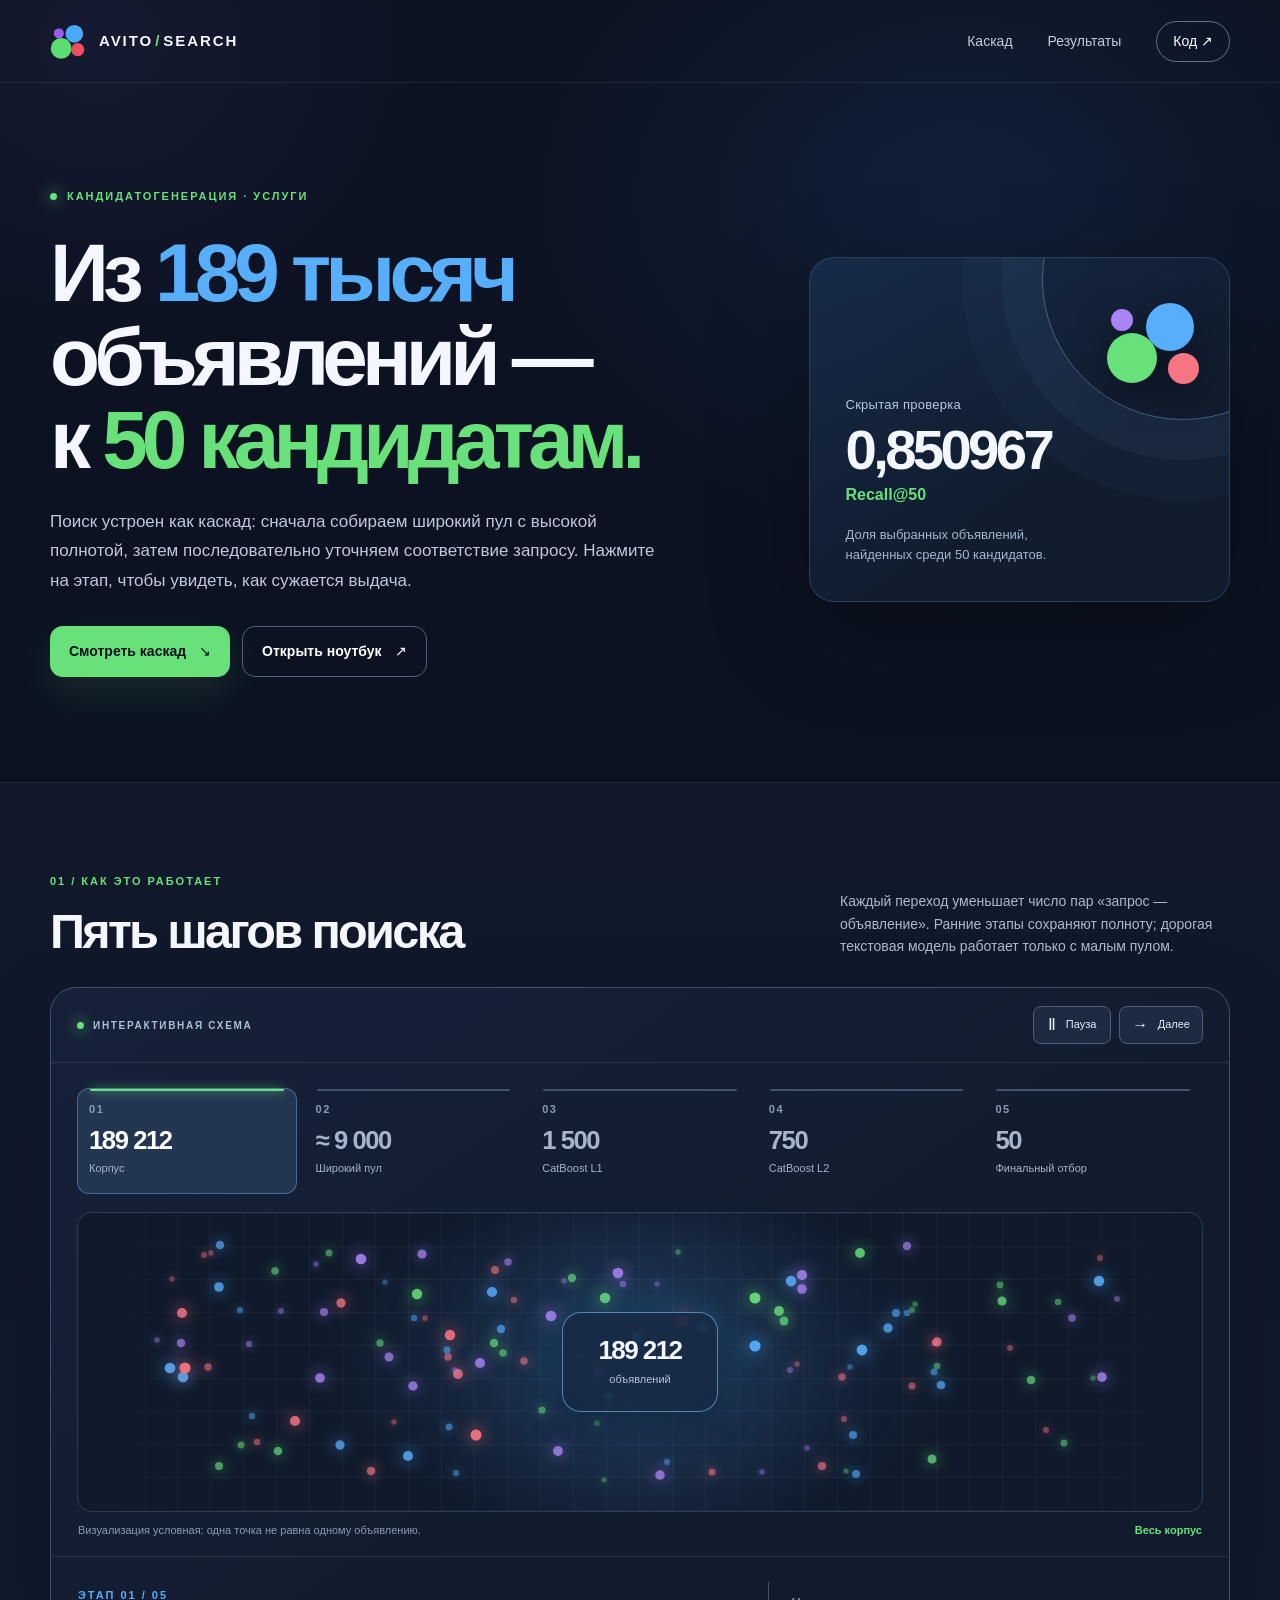
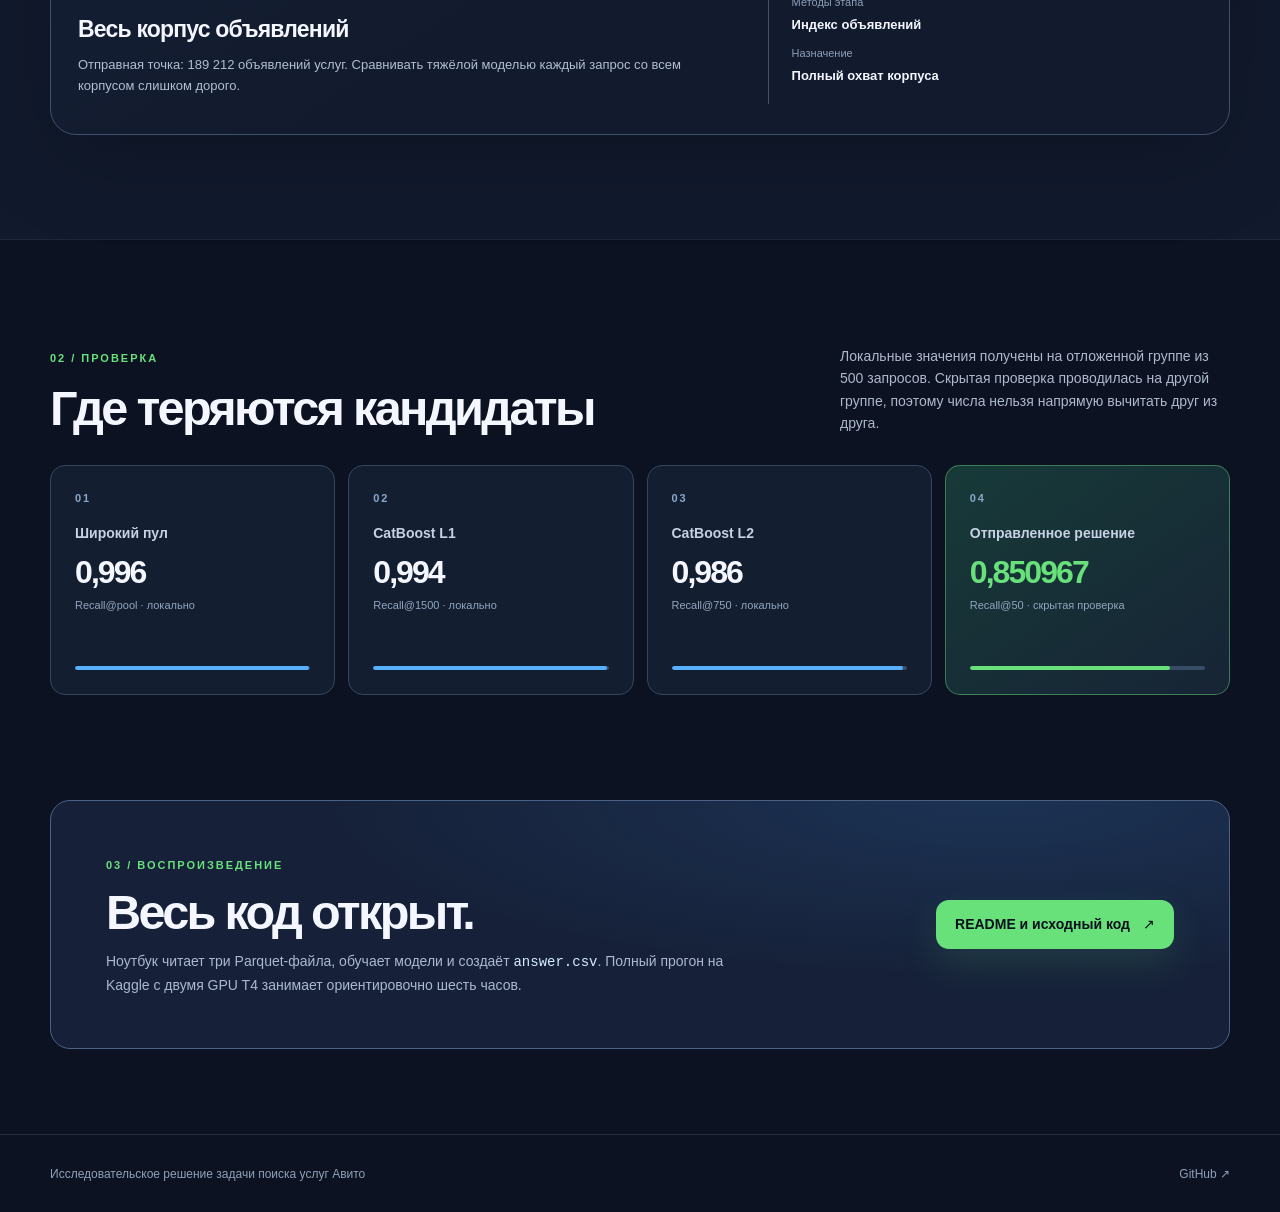
==== docs/index.html @ afe5939e "Add interactive pipeline landing page" ====
<!doctype html>
<html lang="ru">
<head>
  <meta charset="utf-8">
  <meta name="viewport" content="width=device-width, initial-scale=1">
  <meta name="theme-color" content="#0c1221">
  <meta name="description" content="Интерактивная схема каскада поиска кандидатов для услуг Авито: от 189 тысяч объявлений до 50 результатов.">
  <title>Поиск кандидатов для услуг Авито — интерактивный каскад</title>
  <link rel="icon" href="avito-mark.svg" type="image/svg+xml">
  <link rel="stylesheet" href="style.css">
  <script defer src="app.js"></script>
</head>
<body>
  <a class="skip-link" href="#pipeline">К каскаду</a>
  <header class="site-header">
    <div class="shell header-inner">
      <a class="brand" href="#top" aria-label="На начало страницы">
        <img src="avito-mark.svg" width="37" height="37" alt="">
        <span>AVITO<span class="brand-dot">/</span>SEARCH</span>
      </a>
      <nav aria-label="Навигация">
        <a href="#pipeline">Каскад</a>
        <a href="#results">Результаты</a>
        <a class="nav-repo" href="https://github.com/ZaplatinArtur/Avito_DS_Testovoe">Код <span aria-hidden="true">↗</span></a>
      </nav>
    </div>
  </header>

  <main id="top">
    <section class="hero shell" aria-labelledby="hero-title">
      <div class="hero-copy">
        <span class="eyebrow"><span class="eyebrow-mark"></span> Кандидатогенерация · услуги</span>
        <h1 id="hero-title">Из <em>189 тысяч</em><br>объявлений —<br>к <em>50 кандидатам.</em></h1>
        <p class="hero-lead">Поиск устроен как каскад: сначала собираем широкий пул с высокой полнотой, затем последовательно уточняем соответствие запросу. Нажмите на этап, чтобы увидеть, как сужается выдача.</p>
        <div class="hero-actions">
          <a class="button button-primary" href="#pipeline">Смотреть каскад <span aria-hidden="true">↘</span></a>
          <a class="button button-secondary" href="https://github.com/ZaplatinArtur/Avito_DS_Testovoe/blob/main/avito_reproduce_0850967_kaggle.ipynb">Открыть ноутбук <span aria-hidden="true">↗</span></a>
        </div>
      </div>
      <aside class="hero-metric" aria-label="Результат на скрытой проверке">
        <div class="metric-orbit" aria-hidden="true"><i></i><i></i><i></i><i></i></div>
        <span class="metric-label">Скрытая проверка</span>
        <strong>0,850967</strong>
        <span class="metric-name">Recall@50</span>
        <p>Доля выбранных объявлений, найденных среди 50 кандидатов.</p>
      </aside>
    </section>

    <section id="pipeline" class="pipeline-section" aria-labelledby="pipeline-title">
      <div class="shell">
        <div class="section-heading">
          <div><span class="section-kicker">01 / Как это работает</span><h2 id="pipeline-title">Пять шагов поиска</h2></div>
          <p>Каждый переход уменьшает число пар «запрос — объявление». Ранние этапы сохраняют полноту; дорогая текстовая модель работает только с малым пулом.</p>
        </div>

        <div class="pipeline-card">
          <div class="pipeline-topline">
            <span class="live-indicator"><span></span> ИНТЕРАКТИВНАЯ СХЕМА</span>
            <div class="pipeline-controls">
              <button type="button" id="playButton" class="control-button" aria-label="Приостановить анимацию" aria-pressed="true">Ⅱ <span>Пауза</span></button>
              <button type="button" id="nextButton" class="control-button" aria-label="Следующий этап">→ <span>Далее</span></button>
            </div>
          </div>

          <div class="steps" role="group" aria-label="Этапы каскада">
            <button class="step is-active" data-stage="0" type="button" aria-pressed="true"><span class="step-index">01</span><span class="step-count">189 212</span><span class="step-name">Корпус</span></button>
            <button class="step" data-stage="1" type="button" aria-pressed="false"><span class="step-index">02</span><span class="step-count">≈ 9 000</span><span class="step-name">Широкий пул</span></button>
            <button class="step" data-stage="2" type="button" aria-pressed="false"><span class="step-index">03</span><span class="step-count">1 500</span><span class="step-name">CatBoost L1</span></button>
            <button class="step" data-stage="3" type="button" aria-pressed="false"><span class="step-index">04</span><span class="step-count">750</span><span class="step-name">CatBoost L2</span></button>
            <button class="step" data-stage="4" type="button" aria-pressed="false"><span class="step-index">05</span><span class="step-count">50</span><span class="step-name">Финальный отбор</span></button>
          </div>

          <div class="flow-area" id="flowArea" aria-hidden="true"><div class="flow-grid"></div><div class="flow-glow"></div><div id="particles" class="particles"></div><div class="flow-core"><span id="coreCount">189 212</span><small id="coreLabel">объявлений</small></div></div>
          <div class="flow-caption"><span>Визуализация условная: одна точка не равна одному объявлению.</span><span id="stageFraction">Весь корпус</span></div>

          <div class="stage-detail" aria-live="polite">
            <div class="detail-main"><span id="detailNumber" class="detail-number">ЭТАП 01 / 05</span><h3 id="detailTitle">Весь корпус объявлений</h3><p id="detailText">Отправная точка: 189 212 объявлений услуг. Сравнивать тяжёлой моделью каждый запрос со всем корпусом слишком дорого.</p></div>
            <div class="detail-meta"><span>Методы этапа</span><strong id="detailMethods">Индекс объявлений</strong><span id="detailRecallLabel">Назначение</span><strong id="detailRecall">Полный охват корпуса</strong></div>
          </div>
        </div>
      </div>
    </section>

    <section id="results" class="results-section shell" aria-labelledby="results-title">
      <div class="section-heading"><div><span class="section-kicker">02 / Проверка</span><h2 id="results-title">Где теряются кандидаты</h2></div><p>Локальные значения получены на отложенной группе из 500 запросов. Скрытая проверка проводилась на другой группе, поэтому числа нельзя напрямую вычитать друг из друга.</p></div>
      <div class="result-grid">
        <article class="result-card"><span class="result-num">01</span><h3>Широкий пул</h3><strong>0,996</strong><span>Recall@pool · локально</span><div class="result-line" style="--fill:99.6%"></div></article>
        <article class="result-card"><span class="result-num">02</span><h3>CatBoost L1</h3><strong>0,994</strong><span>Recall@1500 · локально</span><div class="result-line" style="--fill:99.4%"></div></article>
        <article class="result-card"><span class="result-num">03</span><h3>CatBoost L2</h3><strong>0,986</strong><span>Recall@750 · локально</span><div class="result-line" style="--fill:98.6%"></div></article>
        <article class="result-card result-card-accent"><span class="result-num">04</span><h3>Отправленное решение</h3><strong>0,850967</strong><span>Recall@50 · скрытая проверка</span><div class="result-line" style="--fill:85.0967%"></div></article>
      </div>
    </section>

    <section class="closing-section shell"><div><span class="section-kicker">03 / Воспроизведение</span><h2>Весь код открыт.</h2><p>Ноутбук читает три Parquet-файла, обучает модели и создаёт <code>answer.csv</code>. Полный прогон на Kaggle с двумя GPU T4 занимает ориентировочно шесть часов.</p></div><a class="button button-primary" href="https://github.com/ZaplatinArtur/Avito_DS_Testovoe">README и исходный код <span aria-hidden="true">↗</span></a></section>
  </main>
  <footer class="site-footer"><div class="shell"><span>Исследовательское решение задачи поиска услуг Авито</span><a href="https://github.com/ZaplatinArtur/Avito_DS_Testovoe">GitHub ↗</a></div></footer>
</body>
</html>
---- docs/style.css ----
:root{color-scheme:dark;--bg:#0c1221;--panel:#131c30;--panel-soft:#17223a;--ink:#f4f7ff;--muted:#a7b4ca;--line:#2d3b54;--blue:#57aefb;--green:#68e17b;--purple:#aa84f4;--red:#fa7584;font-family:Inter,ui-sans-serif,-apple-system,BlinkMacSystemFont,"Segoe UI",sans-serif;font-synthesis:none}
*{box-sizing:border-box}
html{scroll-behavior:smooth}
body{margin:0;background:var(--bg);color:var(--ink);line-height:1.5;overflow-x:hidden}
body:before{content:"";position:absolute;inset:0 0 auto;height:760px;pointer-events:none;background:radial-gradient(ellipse 620px 460px at 75% 26%,#23518b36,transparent 76%),radial-gradient(ellipse 500px 450px at 8% 6%,#5653a21f,transparent 72%)}
button,a{ -webkit-tap-highlight-color:transparent }
a{color:inherit;text-decoration:none}
button{font:inherit}
a:focus-visible,button:focus-visible{outline:3px solid var(--green);outline-offset:4px}
.skip-link{position:absolute;top:-60px;left:12px;padding:10px 16px;background:white;color:#0c1221;z-index:99}
.skip-link:focus{top:12px}
.shell{width:min(1180px,calc(100% - 48px));margin-inline:auto}
.site-header{position:relative;border-bottom:1px solid #ffffff14;z-index:2}
.header-inner{min-height:82px;display:flex;align-items:center;justify-content:space-between;gap:24px}
.brand{display:inline-flex;align-items:center;gap:12px;font-size:15px;font-weight:850;letter-spacing:.13em}
.brand img{display:block}
.brand-dot{color:var(--green);padding-inline:2px}
nav{display:flex;align-items:center;gap:35px;color:#c3ccdc;font-size:14px}
nav a:hover,.site-footer a:hover{color:white}
.nav-repo{border:1px solid #61728b;padding:9px 16px;border-radius:100px;color:white}
.nav-repo:hover{border-color:var(--green)}
.hero{position:relative;display:grid;grid-template-columns:minmax(0,1.25fr) minmax(280px,.75fr);align-items:center;gap:56px;min-height:615px;padding-block:100px 105px}
.hero-copy{position:relative;z-index:1}
.eyebrow,.section-kicker,.detail-number{font-size:11px;font-weight:800;letter-spacing:.18em;text-transform:uppercase;color:var(--green)}
.eyebrow{display:inline-flex;align-items:center;gap:10px}
.eyebrow-mark{width:7px;height:7px;background:var(--green);border-radius:50%;box-shadow:0 0 16px var(--green)}
h1,h2,h3,p{margin-top:0}
h1{margin:24px 0 25px;font-size:clamp(3.45rem,6.4vw,6.65rem);font-weight:850;line-height:1.02;letter-spacing:-.071em}
h1 em{font-style:normal;color:var(--green)}
h1 em:first-child{color:var(--blue)}
.hero-lead{max-width:620px;color:#bec9dc;font-size:17px;line-height:1.75}
.hero-actions{display:flex;flex-wrap:wrap;gap:12px;margin-top:30px}
.button{display:inline-flex;align-items:center;justify-content:center;gap:13px;border-radius:13px;padding:14px 19px;font-size:14px;font-weight:750;transition:transform .2s,border-color .2s,background .2s}
.button:hover{transform:translateY(-3px)}
.button-primary{background:var(--green);color:#08111d;box-shadow:0 15px 38px #68e17b21}
.button-primary:hover{background:#87ec94}
.button-secondary{border:1px solid #52617b;color:white}
.button-secondary:hover{border-color:var(--blue)}
.hero-metric{position:relative;isolation:isolate;min-height:345px;display:flex;flex-direction:column;justify-content:flex-end;padding:36px;border:1px solid #536b9a65;background:linear-gradient(145deg,#193050c5,#111c2e 65%);border-radius:25px;box-shadow:0 30px 100px #0004;overflow:hidden}
.hero-metric:after{content:"";position:absolute;width:280px;height:280px;right:-95px;top:-120px;border:1px solid #85b9f36b;border-radius:50%;box-shadow:0 0 0 40px #75a6dc0d,0 0 0 80px #75a6dc09;z-index:-1}
.metric-orbit{position:absolute;right:30px;top:44px;width:92px;height:82px;filter:drop-shadow(0 12px 18px #0005)}
.metric-orbit i{position:absolute;border-radius:50%;display:block}
.metric-orbit i:nth-child(1){width:22px;height:22px;background:var(--purple);left:4px;top:7px}
.metric-orbit i:nth-child(2){width:48px;height:48px;background:var(--blue);right:5px;top:1px}
.metric-orbit i:nth-child(3){width:50px;height:50px;background:var(--green);left:0;bottom:1px}
.metric-orbit i:nth-child(4){width:31px;height:31px;background:var(--red);right:0;bottom:0}
.metric-label{color:#b7c8dc;font-size:13px;letter-spacing:.02em}
.hero-metric strong{font-size:clamp(2.7rem,4.4vw,4.25rem);letter-spacing:-.065em;line-height:1.15;margin-top:4px}
.metric-name{color:var(--green);font-size:16px;font-weight:800}
.hero-metric p{color:#a5b6cc;max-width:250px;font-size:13px;line-height:1.55;margin:18px 0 0}
.pipeline-section{padding:85px 0 104px;background:linear-gradient(#10182a,#111a2d);border-block:1px solid #ffffff10}
.section-heading{display:flex;align-items:end;justify-content:space-between;gap:45px;margin-bottom:30px}
h2{font-size:clamp(2.25rem,3.8vw,3.75rem);line-height:1.08;letter-spacing:-.055em;margin:13px 0 0}
.section-heading p{max-width:390px;margin:0;color:#adb9cc;line-height:1.6;font-size:14px}
.pipeline-card{border:1px solid #40516d;border-radius:26px;background:linear-gradient(145deg,#162139,#121b2d 63%);overflow:hidden;box-shadow:0 28px 85px #0003}
.pipeline-topline{display:flex;align-items:center;justify-content:space-between;gap:20px;padding:18px 26px;border-bottom:1px solid #ffffff17}
.live-indicator{display:flex;align-items:center;gap:9px;color:#abc2d1;letter-spacing:.17em;font-size:10px;font-weight:850}
.live-indicator span{width:7px;height:7px;border-radius:50%;background:var(--green);box-shadow:0 0 14px var(--green)}
.pipeline-controls{display:flex;gap:8px}
.control-button{border:1px solid #4c5e78;background:#1d2a42;color:#e5eef9;border-radius:8px;padding:6px 12px;cursor:pointer;min-width:78px;font-size:16px;transition:background .2s}
.control-button span{font-size:11px;vertical-align:2px;margin-left:5px}
.control-button:hover{background:#2b4061}
.steps{display:grid;grid-template-columns:repeat(5,minmax(0,1fr));gap:7px;padding:25px 26px 18px}
.step{position:relative;text-align:left;padding:12px 11px 16px;border:1px solid transparent;border-radius:12px;background:transparent;color:var(--muted);cursor:pointer;transition:background .25s,border-color .25s,color .25s}
.step:before{content:"";position:absolute;left:12px;right:12px;top:0;height:2px;background:#42536d;border-radius:2px}
.step.is-active{background:#223651;border-color:#6da8df79;color:white}
.step.is-active:before{background:var(--green);box-shadow:0 0 10px var(--green)}
.step.is-complete:before{background:var(--blue)}
.step:hover{background:#263c57}
.step-index,.step-count,.step-name{display:block}
.step-index{font-size:11px;font-weight:800;letter-spacing:.14em;color:#879cb4}
.step-count{font-size:clamp(1.2rem,2vw,2.1rem);font-weight:850;letter-spacing:-.055em;white-space:nowrap;margin-top:8px;line-height:1.1}
.step-name{font-size:11px;margin-top:6px;color:#a4b5cb}
.flow-area{height:300px;position:relative;overflow:hidden;margin:0 26px;border:1px solid #4a638270;border-radius:15px;background:radial-gradient(ellipse 360px 195px at 50% 50%,#2b568159,transparent 90%),#101a2c}
.flow-grid{position:absolute;inset:0;background-image:linear-gradient(#a8c9ed0e 1px,transparent 1px),linear-gradient(90deg,#a8c9ed0e 1px,transparent 1px);background-size:33px 33px;mask-image:linear-gradient(90deg,transparent,#000 16%,#000 84%,transparent)}
.flow-glow{position:absolute;width:280px;height:280px;border-radius:50%;left:50%;top:50%;transform:translate(-50%,-50%);background:#5caeff1c;filter:blur(65px);transition:width .9s,height .9s,background .9s}
.flow-area[data-stage="4"] .flow-glow{width:170px;height:170px;background:#67e07c4f}
.particles{position:absolute;inset:0}
.particle{position:absolute;width:7px;height:7px;border-radius:50%;background:var(--blue);box-shadow:0 0 11px currentColor;transition:left .9s cubic-bezier(.2,.8,.2,1),top .9s cubic-bezier(.2,.8,.2,1),opacity .6s,transform .9s;transition-delay:var(--delay);color:var(--blue)}
.particle[data-color="1"]{background:var(--green);color:var(--green)}
.particle[data-color="2"]{background:var(--purple);color:var(--purple)}
.particle[data-color="3"]{background:var(--red);color:var(--red)}
.flow-core{position:absolute;left:50%;top:50%;transform:translate(-50%,-50%);min-width:156px;min-height:100px;display:flex;align-items:center;justify-content:center;flex-direction:column;border-radius:19px;border:1px solid #76b7e3aa;background:#172b45ed;box-shadow:0 0 45px #298cde3c,0 10px 30px #0007;z-index:2;text-align:center;padding:14px 22px}
.flow-core span{font-size:26px;font-weight:850;letter-spacing:-.06em;white-space:nowrap;line-height:1.1}
.flow-core small{color:#b4c3d6;font-size:11px;margin-top:6px}
.flow-caption{display:flex;justify-content:space-between;gap:15px;padding:10px 27px 18px;font-size:11px;color:#899bb1}
.flow-caption span:last-child{color:var(--green);font-weight:700;white-space:nowrap}
.stage-detail{display:grid;grid-template-columns:1.5fr 1fr;gap:38px;padding:25px 27px 30px;border-top:1px solid #ffffff17;min-height:178px}
.detail-number{color:var(--blue)}
.detail-main h3{font-size:23px;letter-spacing:-.035em;margin:6px 0 7px}
.detail-main p{color:#b1bfd2;font-size:13px;line-height:1.62;margin:0;max-width:610px}
.detail-meta{display:grid;grid-template-columns:1fr;align-content:center;gap:4px;border-left:1px solid #40536d;padding-left:23px}
.detail-meta span{color:#8c9fb8;font-size:11px}
.detail-meta strong{font-size:13px;font-weight:750;margin-bottom:7px}
.results-section{padding-block:105px}
.result-grid{display:grid;grid-template-columns:repeat(4,minmax(0,1fr));gap:13px}
.result-card{border:1px solid #354661;background:#141e31;padding:24px;min-height:230px;border-radius:15px;display:flex;align-items:flex-start;flex-direction:column;transition:transform .2s,border-color .2s}
.result-card:hover{transform:translateY(-4px);border-color:#6a9dd4}
.result-num{font-size:11px;color:#8aa6c8;letter-spacing:.16em;font-weight:800}
.result-card h3{font-size:14px;margin:17px 0 12px;font-weight:650;color:#c6d2e4}
.result-card strong{font-size:clamp(1.9rem,2.5vw,2.7rem);letter-spacing:-.06em;line-height:1}
.result-card>span:nth-last-child(2){font-size:11px;color:#91a5be;margin-top:9px}
.result-line{height:4px;border-radius:3px;background:#394c65;width:100%;overflow:hidden;margin-top:auto}
.result-line:after{content:"";display:block;height:100%;width:var(--fill);background:var(--blue);border-radius:3px}
.result-card-accent{border-color:#6ae17a70;background:linear-gradient(145deg,#173a38,#172435)}
.result-card-accent strong{color:var(--green)}
.result-card-accent .result-line:after{background:var(--green)}
.closing-section{display:flex;align-items:center;justify-content:space-between;gap:45px;padding:51px 55px;margin-bottom:85px;border:1px solid #4c6285;border-radius:20px;background:radial-gradient(ellipse at 80% 0,#3886d52b,transparent 50%),#162139}
.closing-section h2{margin:10px 0 12px}
.closing-section p{margin:0;max-width:660px;color:#abb9ce;font-size:14px;line-height:1.65}
code{font-family:ui-monospace,"SFMono-Regular",Consolas,monospace;color:#d6ecff}
.closing-section .button{white-space:nowrap}
.site-footer{border-top:1px solid #ffffff19;padding:30px 0;color:#8fa0b8;font-size:12px}
.site-footer .shell{display:flex;justify-content:space-between;gap:20px}
@media(max-width:900px){.hero{grid-template-columns:1fr;gap:38px;padding-block:70px}.hero-metric{max-width:460px;min-height:260px}.section-heading{align-items:start;flex-direction:column;gap:15px}.section-heading p{max-width:650px}.result-grid{grid-template-columns:repeat(2,minmax(0,1fr))}.closing-section{padding:38px;align-items:start;flex-direction:column}.step-count{font-size:1.45rem}.step-name{font-size:10px}}
@media(max-width:620px){.shell{width:min(100% - 32px,1180px)}.header-inner{min-height:70px}.brand{font-size:12px}.brand img{width:31px;height:31px}nav{gap:16px;font-size:12px}nav a:nth-child(2){display:none}.nav-repo{padding:7px 10px}.hero{padding-block:55px 75px}.hero-lead{font-size:15px}.hero-metric{min-height:245px}.pipeline-section,.results-section{padding-block:70px}.pipeline-topline{padding-inline:16px}.control-button{min-width:40px;padding:6px 9px}.control-button span{display:none}.steps{display:flex;overflow-x:auto;scroll-snap-type:x mandatory;padding:15px;gap:5px}.step{flex:0 0 122px;scroll-snap-align:start}.step-count{font-size:1.4rem}.flow-area{margin-inline:15px;height:260px}.flow-caption{padding-inline:16px}.stage-detail{display:block;padding:23px 18px}.detail-meta{margin-top:22px;padding:16px 0 0;border-left:0;border-top:1px solid #40536d}.result-grid{gap:10px}.result-card{padding:17px;min-height:190px}.result-card strong{font-size:1.85rem}.closing-section{padding:28px;margin-bottom:58px}.closing-section .button{white-space:normal}.site-footer .shell{flex-direction:column}.flow-caption span:first-child{max-width:230px}}
@media(prefers-reduced-motion:reduce){html{scroll-behavior:auto}*,*:before,*:after{animation-duration:.01ms!important;transition-duration:.01ms!important;transition-delay:0ms!important}}
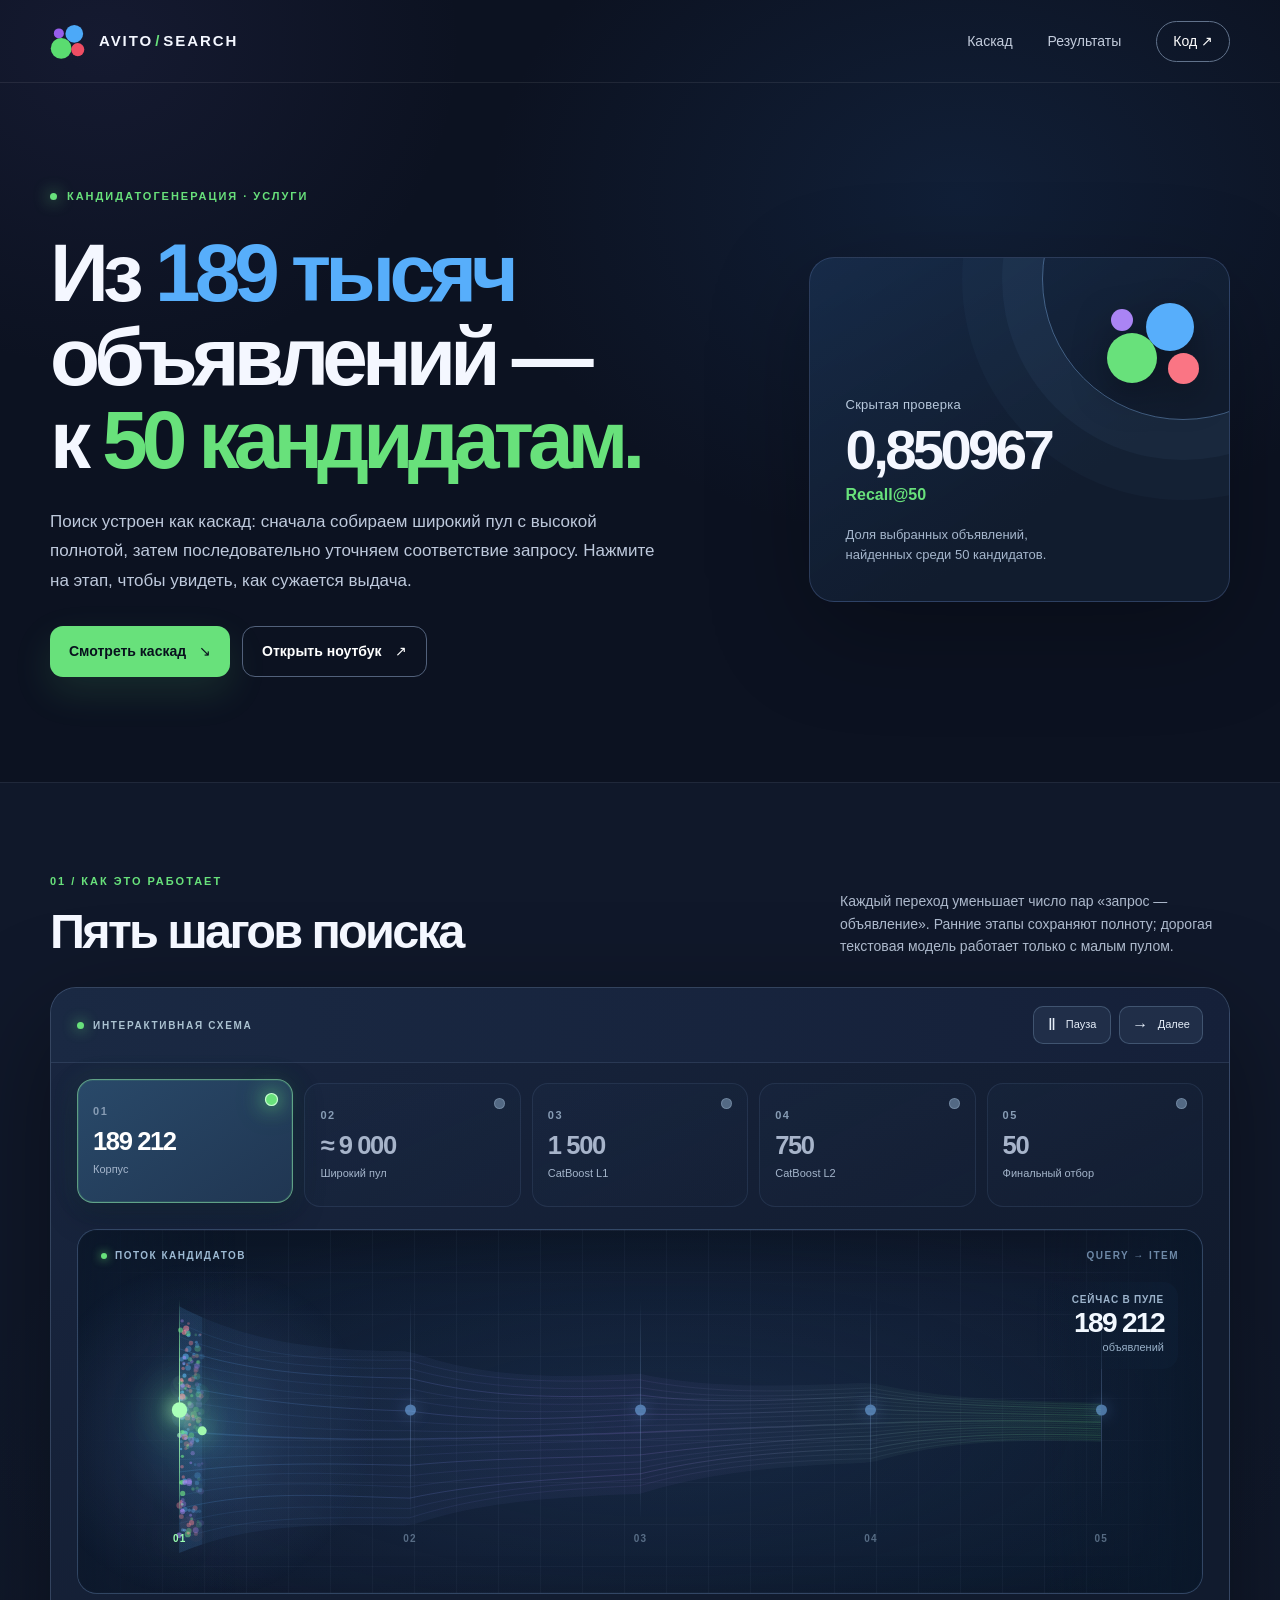
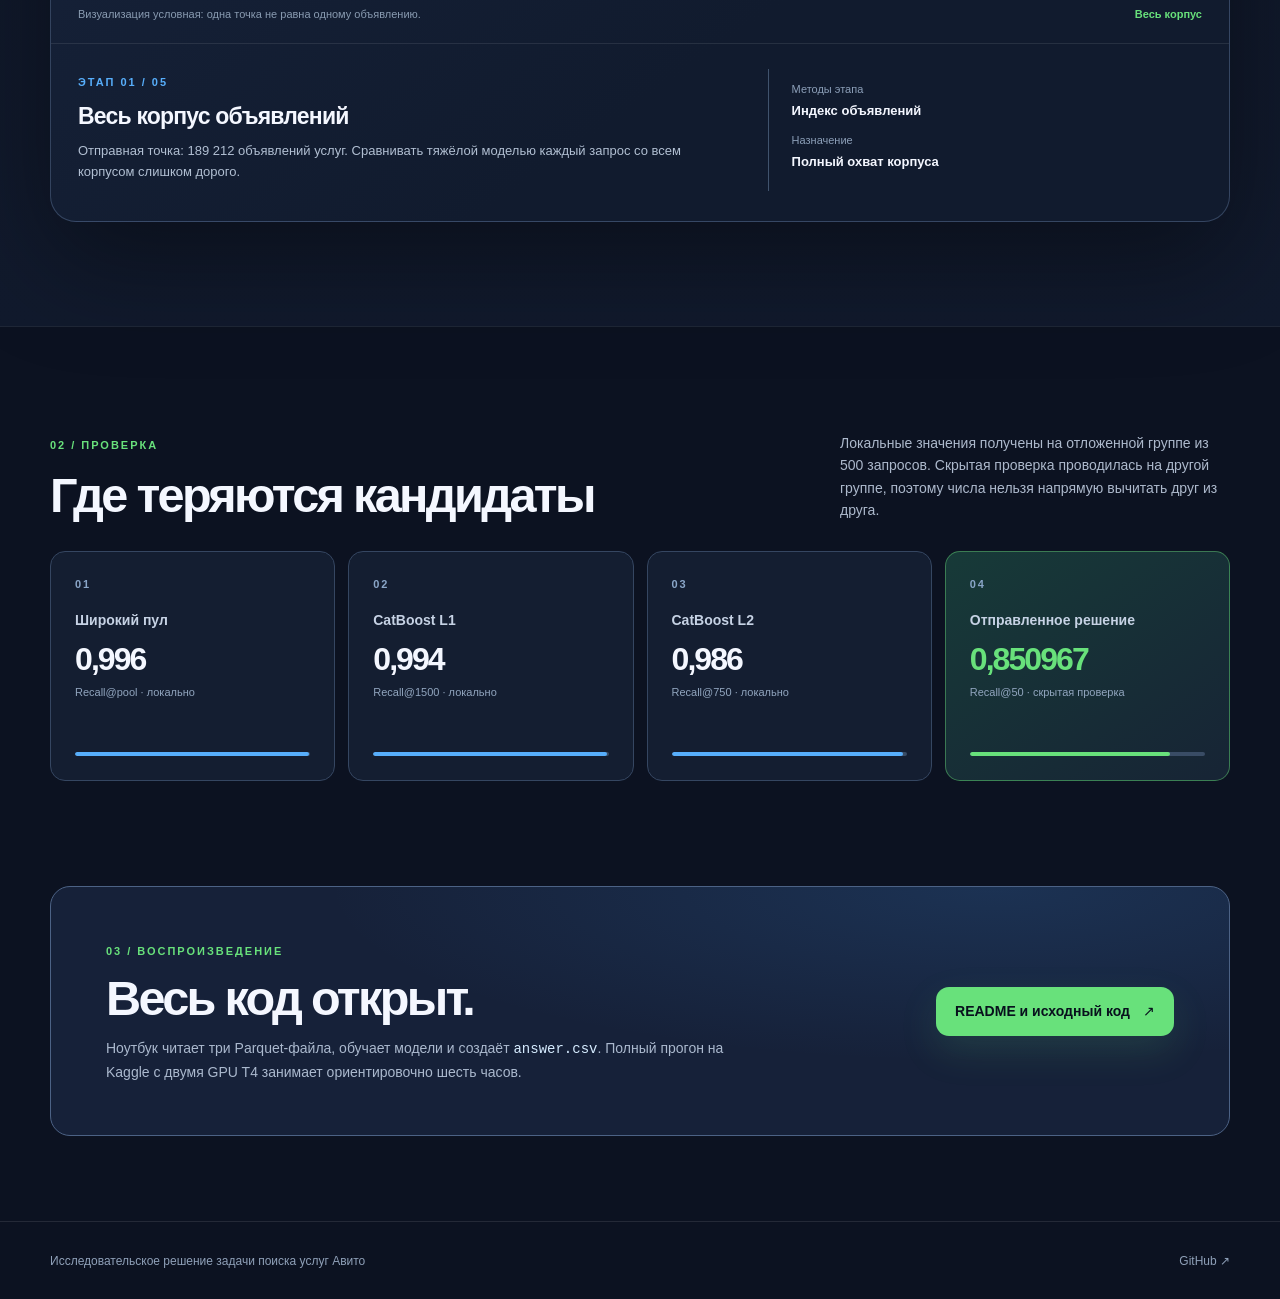
==== commit a6807356: "Refine pipeline flow animation and stage design" ====
--- a/docs/index.html
+++ b/docs/index.html
@@ -70,7 +70,19 @@
             <button class="step" data-stage="4" type="button" aria-pressed="false"><span class="step-index">05</span><span class="step-count">50</span><span class="step-name">Финальный отбор</span></button>
           </div>
 
-          <div class="flow-area" id="flowArea" aria-hidden="true"><div class="flow-grid"></div><div class="flow-glow"></div><div id="particles" class="particles"></div><div class="flow-core"><span id="coreCount">189 212</span><small id="coreLabel">объявлений</small></div></div>
+          <div class="flow-area" id="flowArea" aria-hidden="true">
+            <div class="flow-grid"></div>
+            <canvas id="flowCanvas"></canvas>
+            <div class="flow-gates">
+              <span class="flow-gate is-active" data-gate="0"><i>01</i></span>
+              <span class="flow-gate" data-gate="1"><i>02</i></span>
+              <span class="flow-gate" data-gate="2"><i>03</i></span>
+              <span class="flow-gate" data-gate="3"><i>04</i></span>
+              <span class="flow-gate" data-gate="4"><i>05</i></span>
+            </div>
+            <div class="flow-topline"><span><span class="flow-topline-dot"></span> ПОТОК КАНДИДАТОВ</span><span>QUERY → ITEM</span></div>
+            <div class="flow-readout"><span>Сейчас в пуле</span><strong id="coreCount">189 212</strong><small id="coreLabel">объявлений</small></div>
+          </div>
           <div class="flow-caption"><span>Визуализация условная: одна точка не равна одному объявлению.</span><span id="stageFraction">Весь корпус</span></div>
 
           <div class="stage-detail" aria-live="polite">
--- a/docs/style.css
+++ b/docs/style.css
@@ -115,3 +115,51 @@
 @media(max-width:900px){.hero{grid-template-columns:1fr;gap:38px;padding-block:70px}.hero-metric{max-width:460px;min-height:260px}.section-heading{align-items:start;flex-direction:column;gap:15px}.section-heading p{max-width:650px}.result-grid{grid-template-columns:repeat(2,minmax(0,1fr))}.closing-section{padding:38px;align-items:start;flex-direction:column}.step-count{font-size:1.45rem}.step-name{font-size:10px}}
 @media(max-width:620px){.shell{width:min(100% - 32px,1180px)}.header-inner{min-height:70px}.brand{font-size:12px}.brand img{width:31px;height:31px}nav{gap:16px;font-size:12px}nav a:nth-child(2){display:none}.nav-repo{padding:7px 10px}.hero{padding-block:55px 75px}.hero-lead{font-size:15px}.hero-metric{min-height:245px}.pipeline-section,.results-section{padding-block:70px}.pipeline-topline{padding-inline:16px}.control-button{min-width:40px;padding:6px 9px}.control-button span{display:none}.steps{display:flex;overflow-x:auto;scroll-snap-type:x mandatory;padding:15px;gap:5px}.step{flex:0 0 122px;scroll-snap-align:start}.step-count{font-size:1.4rem}.flow-area{margin-inline:15px;height:260px}.flow-caption{padding-inline:16px}.stage-detail{display:block;padding:23px 18px}.detail-meta{margin-top:22px;padding:16px 0 0;border-left:0;border-top:1px solid #40536d}.result-grid{gap:10px}.result-card{padding:17px;min-height:190px}.result-card strong{font-size:1.85rem}.closing-section{padding:28px;margin-bottom:58px}.closing-section .button{white-space:normal}.site-footer .shell{flex-direction:column}.flow-caption span:first-child{max-width:230px}}
 @media(prefers-reduced-motion:reduce){html{scroll-behavior:auto}*,*:before,*:after{animation-duration:.01ms!important;transition-duration:.01ms!important;transition-delay:0ms!important}}
+
+/* Вторая версия схемы: непрерывный поток проходит через пять сужающихся ворот. */
+.pipeline-section{background:radial-gradient(ellipse 68% 38% at 50% 56%,#17457026,transparent 76%),linear-gradient(#10182a,#10182a 55%,#111a2d)}
+.pipeline-card{border-color:#6881a865;background:linear-gradient(145deg,#192640,#111b2e 68%);box-shadow:0 36px 110px #0006,0 1px 0 #9ecbff18 inset}
+.pipeline-topline{background:linear-gradient(90deg,#1a2943,#152039);border-bottom-color:#8098bb2b}
+.control-button{border-color:#6984a370;background:#263651a8;border-radius:10px;transition:background .25s,transform .25s,border-color .25s}
+.control-button:hover{background:#344c70;border-color:#a1d4ff;transform:translateY(-2px)}
+.steps{gap:11px;padding:20px 26px 22px}
+.step{min-height:124px;padding:14px 15px 16px;border:1px solid #58739a34;border-radius:16px;background:linear-gradient(155deg,#2539582a,#1a2a4221);transition:background .55s cubic-bezier(.2,.8,.2,1),border-color .55s,box-shadow .55s,transform .55s,color .55s}
+.step:before{top:14px;left:auto;right:15px;width:9px;height:9px;border-radius:50%;background:#536984;border:1px solid #a5bed559;transition:background .55s,box-shadow .55s,transform .55s}
+.step:hover{background:#2a4262aa;transform:translateY(-3px)}
+.step.is-active{background:linear-gradient(145deg,#294969,#203652);border-color:#8be7a393;box-shadow:0 12px 30px #050d2059,0 0 0 1px #6eed8c1c inset,0 0 28px #53d0781b;transform:translateY(-4px)}
+.step.is-active:before{background:var(--green);border-color:#c6ffd0;box-shadow:0 0 16px var(--green),0 0 27px #6bea7e6e;transform:scale(1.2)}
+.step.is-complete{border-color:#71adf353;background:linear-gradient(145deg,#29446464,#1b2d474f)}
+.step.is-complete:before{background:var(--blue);border-color:#bbe4ff;box-shadow:0 0 11px #57aefb8c}
+.step-count{font-variant-numeric:tabular-nums}
+.flow-area{height:365px;background:radial-gradient(ellipse 66% 74% at 52% 55%,#274a7445,transparent 85%),linear-gradient(155deg,#0d1a2e,#101b30 55%,#0b192c);border-color:#6687b367;border-radius:20px;box-shadow:0 0 0 1px #a4c9f709 inset,0 22px 56px #0004 inset}
+.flow-area:before,.flow-area:after{content:"";position:absolute;z-index:1;pointer-events:none;top:0;bottom:0;width:14%;opacity:.7}
+.flow-area:before{left:0;background:linear-gradient(90deg,#0d1a2e,transparent)}
+.flow-area:after{right:0;background:linear-gradient(270deg,#0b192c,transparent)}
+.flow-grid{background-size:42px 42px;background-image:linear-gradient(#a8c9ed0b 1px,transparent 1px),linear-gradient(90deg,#a8c9ed0b 1px,transparent 1px);mask-image:linear-gradient(90deg,transparent,#000 8%,#000 92%,transparent)}
+#flowCanvas{position:absolute;inset:0;display:block;width:100%;height:100%;z-index:2}
+.flow-gates{position:absolute;inset:0;pointer-events:none;z-index:3}
+.flow-gate{position:absolute;top:19%;bottom:20%;width:1px;left:9%;background:linear-gradient(transparent,#7a9cc34d 18%,#8ab0e882 50%,#7a9cc34d 82%,transparent);transition:background .8s,filter .8s,opacity .8s;opacity:.58}
+.flow-gate:nth-child(2){left:29.5%}.flow-gate:nth-child(3){left:50%}.flow-gate:nth-child(4){left:70.5%}.flow-gate:nth-child(5){left:91%}
+.flow-gate:before{content:"";position:absolute;left:-5px;top:50%;width:11px;height:11px;border-radius:50%;background:#7bb7f7;box-shadow:0 0 15px #6faafaae;transform:translateY(-50%);transition:background .7s,box-shadow .7s,transform .7s}
+.flow-gate i{position:absolute;left:50%;bottom:-25px;transform:translateX(-50%);font-size:10px;font-style:normal;font-weight:800;letter-spacing:.12em;color:#8aa4be;transition:color .7s}
+.flow-gate.is-complete{opacity:1;filter:drop-shadow(0 0 8px #4baaf782)}
+.flow-gate.is-active{opacity:1;background:linear-gradient(transparent,#83ef9c9c 18%,#b3ffbe 50%,#83ef9c9c 82%,transparent);filter:drop-shadow(0 0 15px #70eb8ba6)}
+.flow-gate.is-active:before{background:#aaffb8;box-shadow:0 0 12px #b0ffb8,0 0 34px #71eb88;transform:translateY(-50%) scale(1.4)}
+.flow-gate.is-active i{color:#9bffb1}
+.flow-topline{position:absolute;z-index:4;top:18px;left:23px;right:23px;display:flex;justify-content:space-between;gap:12px;color:#9dbad3;font-size:10px;font-weight:800;letter-spacing:.15em}
+.flow-topline>span:first-child{display:flex;gap:8px;align-items:center}
+.flow-topline-dot{display:inline-block;width:6px;height:6px;border-radius:50%;background:var(--green);box-shadow:0 0 10px var(--green)}
+.flow-topline>span:last-child{color:#6e89a7}
+.flow-readout{position:absolute;z-index:4;right:24px;top:52px;text-align:right;display:flex;flex-direction:column;align-items:flex-end;background:linear-gradient(90deg,transparent,#0e1e34bc);border-radius:15px;padding:10px 14px 13px 35px;pointer-events:none}
+.flow-readout>span{font-size:10px;color:#9cb3cb;letter-spacing:.08em;text-transform:uppercase;font-weight:800}
+.flow-readout strong{font-size:clamp(1.4rem,2.2vw,2.15rem);line-height:1.13;letter-spacing:-.06em;font-variant-numeric:tabular-nums;color:#f2f8ff}
+.flow-readout small{font-size:11px;color:#99b1c9}
+.flow-readout.is-changing{animation:readout-arrive .65s cubic-bezier(.22,1,.36,1)}
+.stage-detail.is-changing .detail-main,.stage-detail.is-changing .detail-meta{animation:detail-arrive .62s cubic-bezier(.22,1,.36,1) both}
+.stage-detail.is-changing .detail-meta{animation-delay:.09s}
+.flow-caption{padding-top:12px;padding-bottom:20px}
+@keyframes readout-arrive{from{opacity:.35;transform:translateY(9px);filter:blur(3px)}to{opacity:1;transform:translateY(0);filter:blur(0)}}
+@keyframes detail-arrive{from{opacity:.25;transform:translateY(7px)}to{opacity:1;transform:translateY(0)}}
+@media(max-width:900px){.step{min-height:116px;padding-inline:10px}.step-count{font-size:1.35rem}.flow-area{height:325px}}
+@media(max-width:620px){.steps{gap:7px;padding:16px}.step{flex:0 0 126px;min-height:113px}.step-count{font-size:1.4rem}.flow-area{height:265px;margin-inline:15px}.flow-topline{left:14px;right:14px;font-size:8px}.flow-readout{right:8px;top:40px;padding:6px 8px 8px 15px}.flow-readout strong{font-size:1.45rem}.flow-gate{top:25%;bottom:25%}.flow-gate i{bottom:-19px}.flow-caption{padding-inline:16px}}
+@media(prefers-reduced-motion:reduce){.flow-readout.is-changing,.stage-detail.is-changing .detail-main,.stage-detail.is-changing .detail-meta{animation:none!important}#playButton{display:none}}
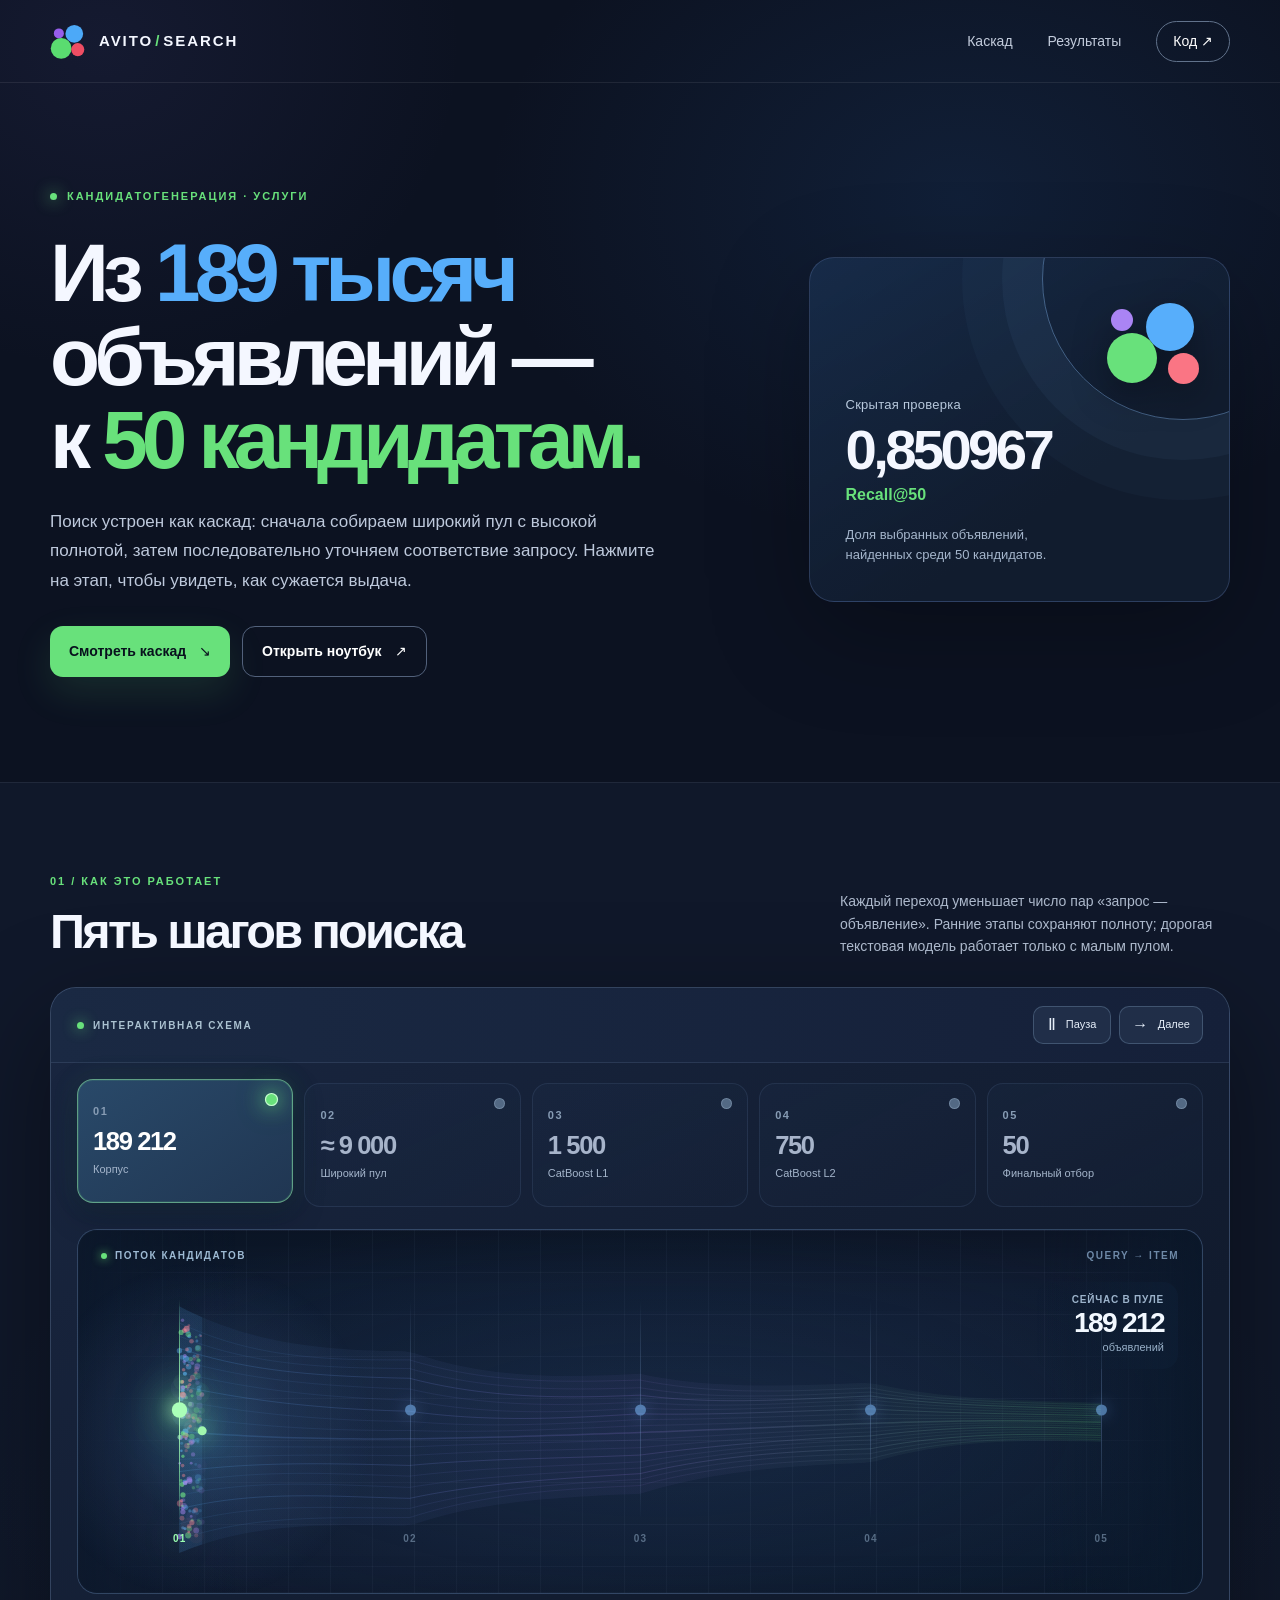
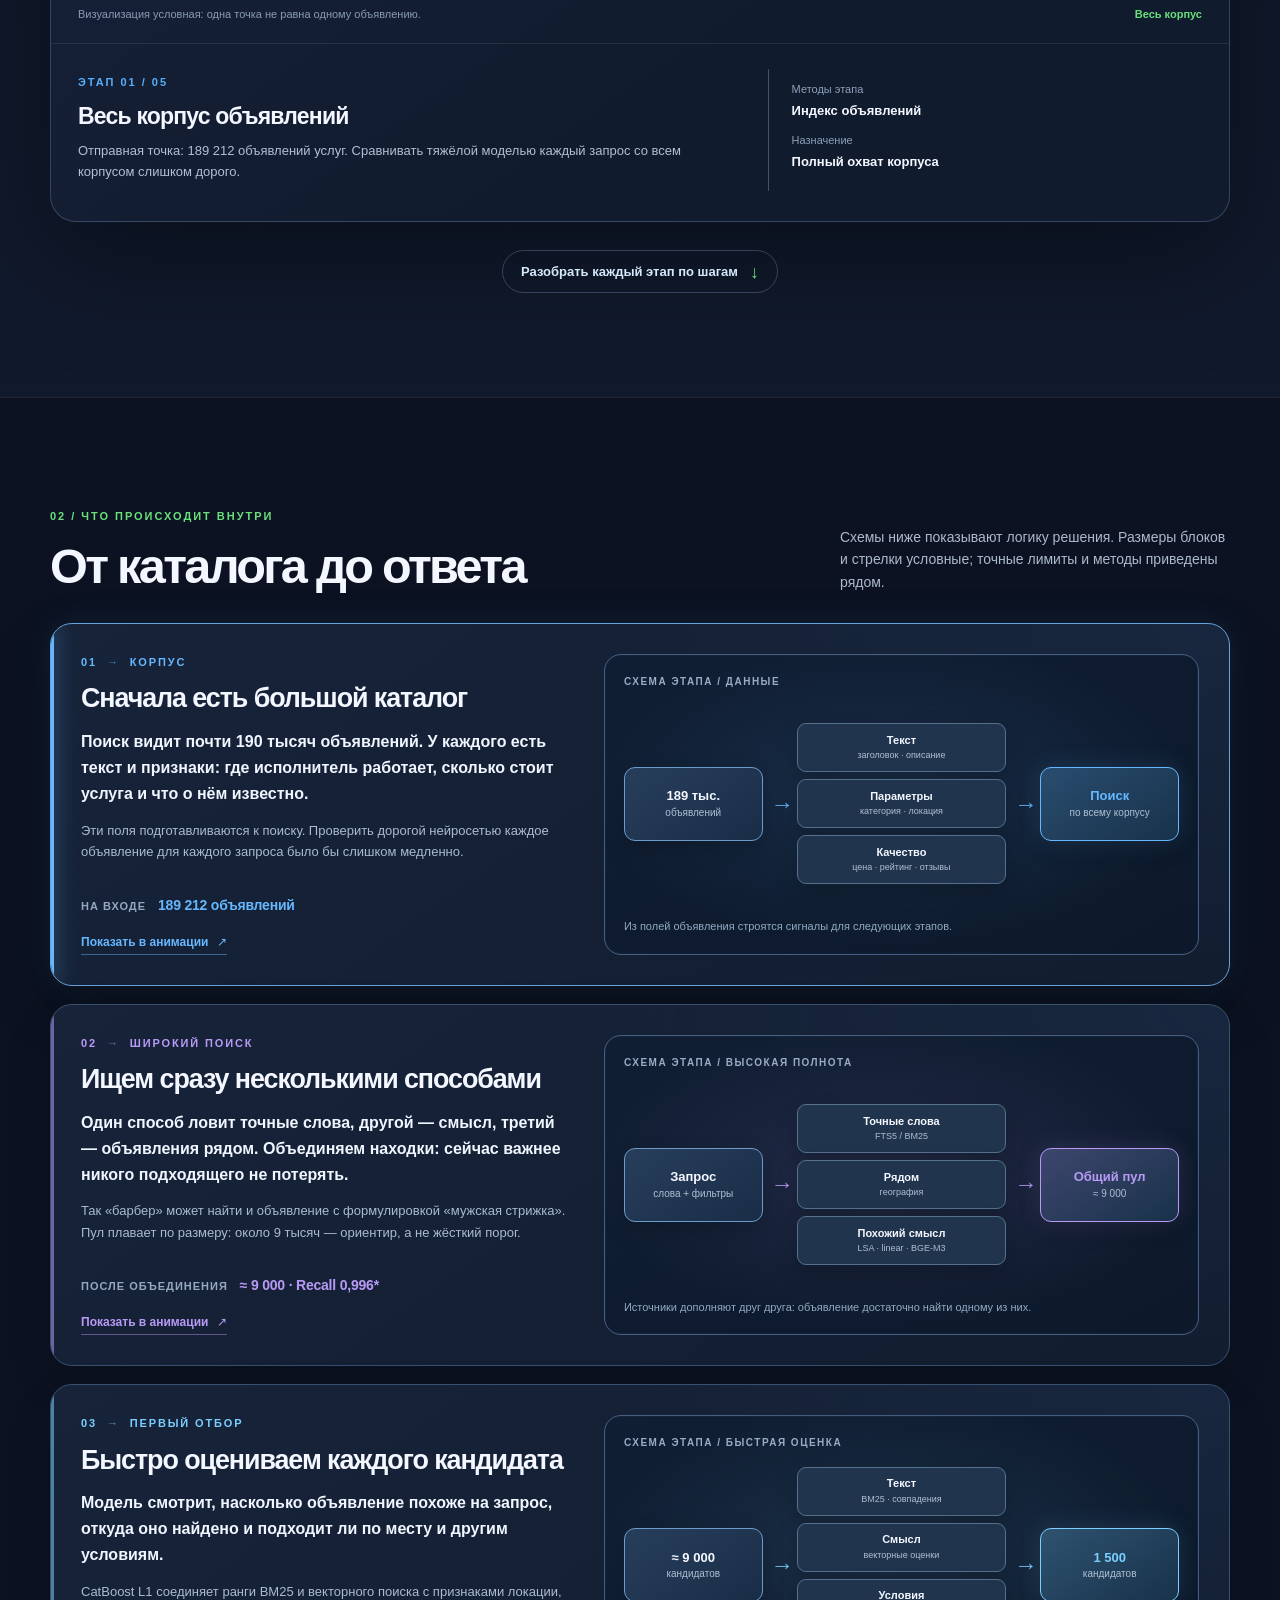
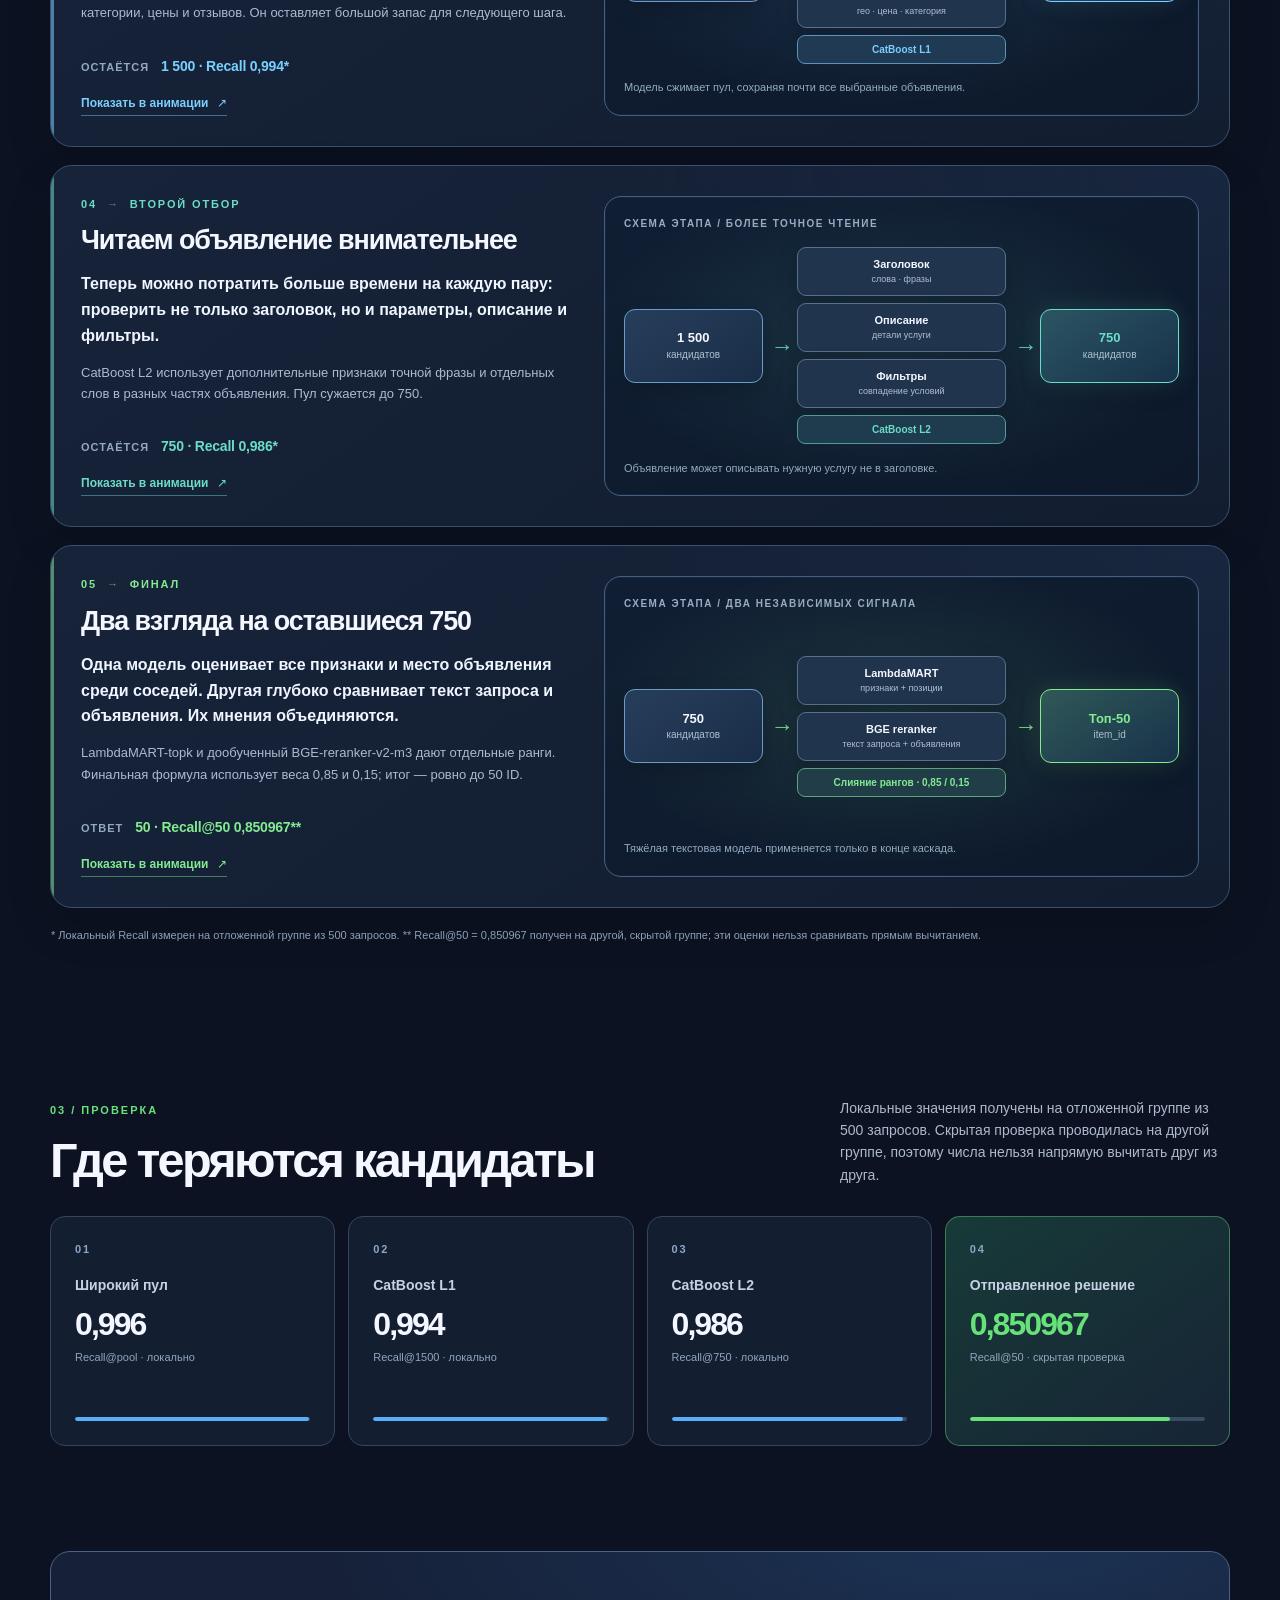
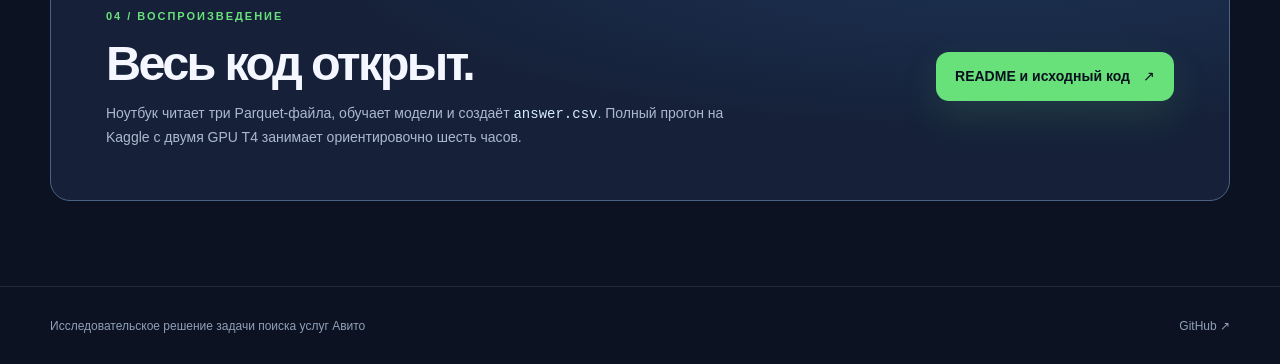
==== commit 5443698e: "Explain each search stage with visual schematics" ====
--- a/docs/index.html
+++ b/docs/index.html
@@ -90,11 +90,131 @@
             <div class="detail-meta"><span>Методы этапа</span><strong id="detailMethods">Индекс объявлений</strong><span id="detailRecallLabel">Назначение</span><strong id="detailRecall">Полный охват корпуса</strong></div>
           </div>
         </div>
-      </div>
+        <a class="details-link" href="#stages">Разобрать каждый этап по шагам <span aria-hidden="true">↓</span></a>
+      </div>
+    </section>
+
+    <section id="stages" class="explain-section shell" aria-labelledby="stages-title">
+      <div class="section-heading">
+        <div><span class="section-kicker">02 / Что происходит внутри</span><h2 id="stages-title">От каталога до ответа</h2></div>
+        <p>Схемы ниже показывают логику решения. Размеры блоков и стрелки условные; точные лимиты и методы приведены рядом.</p>
+      </div>
+      <div class="explain-list">
+        <article class="explain-card tone-blue is-current" data-explain-stage="0">
+          <div class="explain-copy">
+            <span class="explain-index">01 <span>→</span> КОРПУС</span>
+            <h3>Сначала есть большой каталог</h3>
+            <p class="explain-simple">Поиск видит почти 190 тысяч объявлений. У каждого есть текст и признаки: где исполнитель работает, сколько стоит услуга и что о нём известно.</p>
+            <p class="explain-detail">Эти поля подготавливаются к поиску. Проверить дорогой нейросетью каждое объявление для каждого запроса было бы слишком медленно.</p>
+            <div class="explain-outcome"><span>На входе</span><strong>189 212 объявлений</strong></div>
+            <button class="diagram-jump" type="button" data-jump-stage="0">Показать в анимации <span aria-hidden="true">↗</span></button>
+          </div>
+          <div class="scheme" aria-label="Схема корпуса: объявления с текстом и признаками становятся доступными поиску">
+            <span class="scheme-kicker">СХЕМА ЭТАПА / ДАННЫЕ</span>
+            <div class="scheme-flow">
+              <div class="scheme-node scheme-start"><b>189 тыс.</b><small>объявлений</small></div>
+              <span class="scheme-arrow" aria-hidden="true">→</span>
+              <div class="scheme-stack"><div class="scheme-node"><b>Текст</b><small>заголовок · описание</small></div><div class="scheme-node"><b>Параметры</b><small>категория · локация</small></div><div class="scheme-node"><b>Качество</b><small>цена · рейтинг · отзывы</small></div></div>
+              <span class="scheme-arrow" aria-hidden="true">→</span>
+              <div class="scheme-node scheme-end"><b>Поиск</b><small>по всему корпусу</small></div>
+            </div>
+            <span class="scheme-caption">Из полей объявления строятся сигналы для следующих этапов.</span>
+          </div>
+        </article>
+
+        <article class="explain-card tone-purple" data-explain-stage="1">
+          <div class="explain-copy">
+            <span class="explain-index">02 <span>→</span> ШИРОКИЙ ПОИСК</span>
+            <h3>Ищем сразу несколькими способами</h3>
+            <p class="explain-simple">Один способ ловит точные слова, другой — смысл, третий — объявления рядом. Объединяем находки: сейчас важнее никого подходящего не потерять.</p>
+            <p class="explain-detail">Так «барбер» может найти и объявление с формулировкой «мужская стрижка». Пул плавает по размеру: около 9 тысяч — ориентир, а не жёсткий порог.</p>
+            <div class="explain-outcome"><span>После объединения</span><strong>≈ 9 000 · Recall 0,996*</strong></div>
+            <button class="diagram-jump" type="button" data-jump-stage="1">Показать в анимации <span aria-hidden="true">↗</span></button>
+          </div>
+          <div class="scheme" aria-label="Схема широкого поиска: запрос направляется в лексический, географический и семантические источники, результаты объединяются">
+            <span class="scheme-kicker">СХЕМА ЭТАПА / ВЫСОКАЯ ПОЛНОТА</span>
+            <div class="scheme-flow">
+              <div class="scheme-node scheme-start"><b>Запрос</b><small>слова + фильтры</small></div>
+              <span class="scheme-arrow" aria-hidden="true">→</span>
+              <div class="scheme-stack"><div class="scheme-node"><b>Точные слова</b><small>FTS5 / BM25</small></div><div class="scheme-node"><b>Рядом</b><small>география</small></div><div class="scheme-node"><b>Похожий смысл</b><small>LSA · linear · BGE-M3</small></div></div>
+              <span class="scheme-arrow" aria-hidden="true">→</span>
+              <div class="scheme-node scheme-end"><b>Общий пул</b><small>≈ 9 000</small></div>
+            </div>
+            <span class="scheme-caption">Источники дополняют друг друга: объявление достаточно найти одному из них.</span>
+          </div>
+        </article>
+
+        <article class="explain-card tone-cyan" data-explain-stage="2">
+          <div class="explain-copy">
+            <span class="explain-index">03 <span>→</span> ПЕРВЫЙ ОТБОР</span>
+            <h3>Быстро оцениваем каждого кандидата</h3>
+            <p class="explain-simple">Модель смотрит, насколько объявление похоже на запрос, откуда оно найдено и подходит ли по месту и другим условиям.</p>
+            <p class="explain-detail">CatBoost L1 соединяет ранги BM25 и векторного поиска с признаками локации, категории, цены и отзывов. Он оставляет большой запас для следующего шага.</p>
+            <div class="explain-outcome"><span>Остаётся</span><strong>1 500 · Recall 0,994*</strong></div>
+            <button class="diagram-jump" type="button" data-jump-stage="2">Показать в анимации <span aria-hidden="true">↗</span></button>
+          </div>
+          <div class="scheme" aria-label="Схема L1: широкий пул и быстрые признаки поступают в CatBoost, который оставляет 1500 кандидатов">
+            <span class="scheme-kicker">СХЕМА ЭТАПА / БЫСТРАЯ ОЦЕНКА</span>
+            <div class="scheme-flow">
+              <div class="scheme-node scheme-start"><b>≈ 9 000</b><small>кандидатов</small></div>
+              <span class="scheme-arrow" aria-hidden="true">→</span>
+              <div class="scheme-stack"><div class="scheme-node"><b>Текст</b><small>BM25 · совпадения</small></div><div class="scheme-node"><b>Смысл</b><small>векторные оценки</small></div><div class="scheme-node"><b>Условия</b><small>гео · цена · категория</small></div><div class="scheme-model">CatBoost L1</div></div>
+              <span class="scheme-arrow" aria-hidden="true">→</span>
+              <div class="scheme-node scheme-end"><b>1 500</b><small>кандидатов</small></div>
+            </div>
+            <span class="scheme-caption">Модель сжимает пул, сохраняя почти все выбранные объявления.</span>
+          </div>
+        </article>
+
+        <article class="explain-card tone-teal" data-explain-stage="3">
+          <div class="explain-copy">
+            <span class="explain-index">04 <span>→</span> ВТОРОЙ ОТБОР</span>
+            <h3>Читаем объявление внимательнее</h3>
+            <p class="explain-simple">Теперь можно потратить больше времени на каждую пару: проверить не только заголовок, но и параметры, описание и фильтры.</p>
+            <p class="explain-detail">CatBoost L2 использует дополнительные признаки точной фразы и отдельных слов в разных частях объявления. Пул сужается до 750.</p>
+            <div class="explain-outcome"><span>Остаётся</span><strong>750 · Recall 0,986*</strong></div>
+            <button class="diagram-jump" type="button" data-jump-stage="3">Показать в анимации <span aria-hidden="true">↗</span></button>
+          </div>
+          <div class="scheme" aria-label="Схема L2: проверка заголовка, описания, параметров и фильтров помогает CatBoost отобрать 750 объявлений">
+            <span class="scheme-kicker">СХЕМА ЭТАПА / БОЛЕЕ ТОЧНОЕ ЧТЕНИЕ</span>
+            <div class="scheme-flow">
+              <div class="scheme-node scheme-start"><b>1 500</b><small>кандидатов</small></div>
+              <span class="scheme-arrow" aria-hidden="true">→</span>
+              <div class="scheme-stack"><div class="scheme-node"><b>Заголовок</b><small>слова · фразы</small></div><div class="scheme-node"><b>Описание</b><small>детали услуги</small></div><div class="scheme-node"><b>Фильтры</b><small>совпадение условий</small></div><div class="scheme-model">CatBoost L2</div></div>
+              <span class="scheme-arrow" aria-hidden="true">→</span>
+              <div class="scheme-node scheme-end"><b>750</b><small>кандидатов</small></div>
+            </div>
+            <span class="scheme-caption">Объявление может описывать нужную услугу не в заголовке.</span>
+          </div>
+        </article>
+
+        <article class="explain-card tone-green" data-explain-stage="4">
+          <div class="explain-copy">
+            <span class="explain-index">05 <span>→</span> ФИНАЛ</span>
+            <h3>Два взгляда на оставшиеся 750</h3>
+            <p class="explain-simple">Одна модель оценивает все признаки и место объявления среди соседей. Другая глубоко сравнивает текст запроса и объявления. Их мнения объединяются.</p>
+            <p class="explain-detail">LambdaMART-topk и дообученный BGE-reranker-v2-m3 дают отдельные ранги. Финальная формула использует веса 0,85 и 0,15; итог — ровно до 50 ID.</p>
+            <div class="explain-outcome"><span>Ответ</span><strong>50 · Recall@50 0,850967**</strong></div>
+            <button class="diagram-jump" type="button" data-jump-stage="4">Показать в анимации <span aria-hidden="true">↗</span></button>
+          </div>
+          <div class="scheme" aria-label="Схема финала: LambdaMART и дообученный BGE оценивают одни и те же 750 объявлений, их ранги объединяются в топ-50">
+            <span class="scheme-kicker">СХЕМА ЭТАПА / ДВА НЕЗАВИСИМЫХ СИГНАЛА</span>
+            <div class="scheme-flow">
+              <div class="scheme-node scheme-start"><b>750</b><small>кандидатов</small></div>
+              <span class="scheme-arrow" aria-hidden="true">→</span>
+              <div class="scheme-stack"><div class="scheme-node"><b>LambdaMART</b><small>признаки + позиции</small></div><div class="scheme-node"><b>BGE reranker</b><small>текст запроса + объявления</small></div><div class="scheme-model">Слияние рангов · 0,85 / 0,15</div></div>
+              <span class="scheme-arrow" aria-hidden="true">→</span>
+              <div class="scheme-node scheme-end"><b>Топ‑50</b><small>item_id</small></div>
+            </div>
+            <span class="scheme-caption">Тяжёлая текстовая модель применяется только в конце каскада.</span>
+          </div>
+        </article>
+      </div>
+      <p class="explain-note">* Локальный Recall измерен на отложенной группе из 500 запросов. ** Recall@50 = 0,850967 получен на другой, скрытой группе; эти оценки нельзя сравнивать прямым вычитанием.</p>
     </section>
 
     <section id="results" class="results-section shell" aria-labelledby="results-title">
-      <div class="section-heading"><div><span class="section-kicker">02 / Проверка</span><h2 id="results-title">Где теряются кандидаты</h2></div><p>Локальные значения получены на отложенной группе из 500 запросов. Скрытая проверка проводилась на другой группе, поэтому числа нельзя напрямую вычитать друг из друга.</p></div>
+      <div class="section-heading"><div><span class="section-kicker">03 / Проверка</span><h2 id="results-title">Где теряются кандидаты</h2></div><p>Локальные значения получены на отложенной группе из 500 запросов. Скрытая проверка проводилась на другой группе, поэтому числа нельзя напрямую вычитать друг из друга.</p></div>
       <div class="result-grid">
         <article class="result-card"><span class="result-num">01</span><h3>Широкий пул</h3><strong>0,996</strong><span>Recall@pool · локально</span><div class="result-line" style="--fill:99.6%"></div></article>
         <article class="result-card"><span class="result-num">02</span><h3>CatBoost L1</h3><strong>0,994</strong><span>Recall@1500 · локально</span><div class="result-line" style="--fill:99.4%"></div></article>
@@ -103,7 +223,7 @@
       </div>
     </section>
 
-    <section class="closing-section shell"><div><span class="section-kicker">03 / Воспроизведение</span><h2>Весь код открыт.</h2><p>Ноутбук читает три Parquet-файла, обучает модели и создаёт <code>answer.csv</code>. Полный прогон на Kaggle с двумя GPU T4 занимает ориентировочно шесть часов.</p></div><a class="button button-primary" href="https://github.com/ZaplatinArtur/Avito_DS_Testovoe">README и исходный код <span aria-hidden="true">↗</span></a></section>
+    <section class="closing-section shell"><div><span class="section-kicker">04 / Воспроизведение</span><h2>Весь код открыт.</h2><p>Ноутбук читает три Parquet-файла, обучает модели и создаёт <code>answer.csv</code>. Полный прогон на Kaggle с двумя GPU T4 занимает ориентировочно шесть часов.</p></div><a class="button button-primary" href="https://github.com/ZaplatinArtur/Avito_DS_Testovoe">README и исходный код <span aria-hidden="true">↗</span></a></section>
   </main>
   <footer class="site-footer"><div class="shell"><span>Исследовательское решение задачи поиска услуг Авито</span><a href="https://github.com/ZaplatinArtur/Avito_DS_Testovoe">GitHub ↗</a></div></footer>
 </body>
--- a/docs/style.css
+++ b/docs/style.css
@@ -163,3 +163,48 @@
 @media(max-width:900px){.step{min-height:116px;padding-inline:10px}.step-count{font-size:1.35rem}.flow-area{height:325px}}
 @media(max-width:620px){.steps{gap:7px;padding:16px}.step{flex:0 0 126px;min-height:113px}.step-count{font-size:1.4rem}.flow-area{height:265px;margin-inline:15px}.flow-topline{left:14px;right:14px;font-size:8px}.flow-readout{right:8px;top:40px;padding:6px 8px 8px 15px}.flow-readout strong{font-size:1.45rem}.flow-gate{top:25%;bottom:25%}.flow-gate i{bottom:-19px}.flow-caption{padding-inline:16px}}
 @media(prefers-reduced-motion:reduce){.flow-readout.is-changing,.stage-detail.is-changing .detail-main,.stage-detail.is-changing .detail-meta{animation:none!important}#playButton{display:none}}
+
+/* Наглядная расшифровка: объяснение слева, причинно-следственная схема справа. */
+.details-link{display:flex;align-items:center;justify-content:center;gap:12px;width:max-content;max-width:100%;margin:28px auto 0;padding:11px 18px;border:1px solid #6c88a968;border-radius:99px;color:#d4e9fa;font-size:13px;font-weight:720;transition:background .25s,border-color .25s,transform .25s}
+.details-link:hover{background:#203a58;border-color:#8edaa2;transform:translateY(-2px)}
+.details-link span{color:var(--green);font-size:18px;line-height:1}
+.explain-section{padding-block:105px 72px}
+.explain-list{display:grid;gap:18px}
+.explain-card{--tone:#61baff;position:relative;display:grid;grid-template-columns:minmax(0,.9fr) minmax(0,1.1fr);gap:36px;padding:30px;border:1px solid #39506f;border-radius:22px;background:radial-gradient(ellipse 65% 120% at 100% 0%,#31568724,transparent 80%),linear-gradient(145deg,#172339,#121d30);box-shadow:0 18px 45px #0002;transition:border-color .45s,box-shadow .45s,transform .45s;overflow:hidden}
+.explain-card:before{content:"";position:absolute;top:0;bottom:0;left:0;width:3px;background:var(--tone);opacity:.55;transition:opacity .45s,box-shadow .45s}
+.explain-card.is-current{border-color:color-mix(in srgb,var(--tone) 65%,#6c7d99);box-shadow:0 23px 55px #0004,0 0 34px color-mix(in srgb,var(--tone) 10%,transparent)}
+.explain-card.is-current:before{opacity:1;box-shadow:0 0 19px var(--tone)}
+.tone-blue{--tone:#65b8ff}.tone-purple{--tone:#b89af6}.tone-cyan{--tone:#79cfff}.tone-teal{--tone:#6bdcc7}.tone-green{--tone:#82ea91}
+.explain-copy{display:flex;align-items:flex-start;flex-direction:column;min-width:0}
+.explain-index{color:var(--tone);font-size:11px;font-weight:850;letter-spacing:.17em}
+.explain-index span{padding-inline:5px;opacity:.65}
+.explain-copy h3{font-size:clamp(1.45rem,2.1vw,2rem);line-height:1.18;letter-spacing:-.04em;margin:13px 0 14px}
+.explain-simple{color:#eff6ff;font-size:16px;font-weight:570;line-height:1.62;margin-bottom:13px}
+.explain-detail{color:#aabbcf;font-size:13px;line-height:1.64;margin-bottom:20px}
+.explain-outcome{display:flex;align-items:baseline;flex-wrap:wrap;gap:8px 12px;margin-top:auto;padding-top:9px}
+.explain-outcome span{color:#94a9c0;font-size:11px;text-transform:uppercase;letter-spacing:.09em;font-weight:750}
+.explain-outcome strong{color:var(--tone);font-size:14px;letter-spacing:-.015em}
+.diagram-jump{margin-top:17px;padding:0 0 3px;border:0;border-bottom:1px solid color-mix(in srgb,var(--tone) 45%,transparent);background:none;color:var(--tone);font-size:12px;font-weight:750;cursor:pointer;transition:color .2s,border-color .2s}
+.diagram-jump:hover{color:white;border-color:white}
+.diagram-jump span{padding-left:5px}
+.scheme{min-width:0;display:flex;flex-direction:column;justify-content:space-between;gap:14px;padding:19px;border:1px solid #445f81;border-radius:17px;background:radial-gradient(ellipse 60% 60% at 48% 46%,color-mix(in srgb,var(--tone) 12%,transparent),transparent 85%),linear-gradient(150deg,#101e33,#0d192b);box-shadow:0 0 0 1px #cce5ff08 inset}
+.scheme-kicker{font-size:10px;color:#98acc4;letter-spacing:.15em;font-weight:850}
+.scheme-flow{display:grid;grid-template-columns:minmax(75px,.82fr) 18px minmax(108px,1.24fr) 18px minmax(75px,.82fr);align-items:center;gap:8px;min-height:202px}
+.scheme-node{display:flex;align-items:center;justify-content:center;flex-direction:column;gap:3px;min-width:0;min-height:74px;padding:10px 7px;text-align:center;border:1px solid #56718e;border-radius:11px;background:linear-gradient(145deg,#273e5b,#192d47);box-shadow:0 8px 21px #0003}
+.scheme-node b{font-size:13px;line-height:1.2;overflow-wrap:anywhere}
+.scheme-node small{color:#aebfd2;font-size:10px;line-height:1.25;overflow-wrap:anywhere}
+.scheme-start{border-color:#6b9cc9}
+.scheme-end{border-color:var(--tone);background:linear-gradient(145deg,color-mix(in srgb,var(--tone) 23%,#182d45),#18324a);box-shadow:0 0 24px color-mix(in srgb,var(--tone) 16%,transparent),0 8px 21px #0003}
+.scheme-end b{color:var(--tone)}
+.scheme-arrow{text-align:center;color:var(--tone);font-size:23px;font-weight:800;opacity:.88}
+.scheme-stack{display:grid;gap:7px;min-width:0}
+.scheme-stack .scheme-node{min-height:49px;padding:7px 5px;border-radius:9px;background:#20344d}
+.scheme-stack .scheme-node b{font-size:11px}
+.scheme-stack .scheme-node small{font-size:9px}
+.scheme-model{border:1px solid color-mix(in srgb,var(--tone) 52%,#3a526f);border-radius:8px;padding:6px 4px;text-align:center;color:var(--tone);background:color-mix(in srgb,var(--tone) 11%,#15283e);font-size:10px;font-weight:850}
+.scheme-caption{color:#92aac2;font-size:11px;line-height:1.42}
+.explain-note{color:#92a8c1;font-size:11px;line-height:1.6;margin:19px 1px 0}
+.results-section{padding-top:80px}
+@media(max-width:900px){.explain-section{padding-block:80px 50px}.explain-card{grid-template-columns:1fr;gap:23px;padding:25px}.explain-copy h3{max-width:650px}.scheme-flow{min-height:190px}}
+@media(max-width:620px){.details-link{font-size:11px;margin-top:22px}.explain-section{padding-block:70px 38px}.explain-card{padding:20px;gap:19px}.explain-copy h3{font-size:1.55rem}.explain-simple{font-size:14px}.explain-detail{font-size:12px}.scheme{padding:13px;gap:12px}.scheme-flow{grid-template-columns:minmax(60px,.8fr) 12px minmax(87px,1.2fr) 12px minmax(60px,.8fr);gap:3px;min-height:190px}.scheme-node{min-height:70px;padding:7px 3px}.scheme-node b{font-size:11px}.scheme-node small{font-size:8px}.scheme-stack{gap:5px}.scheme-stack .scheme-node{min-height:44px}.scheme-stack .scheme-node b{font-size:10px}.scheme-stack .scheme-node small{font-size:8px}.scheme-arrow{font-size:17px}.scheme-kicker,.scheme-caption{font-size:9px}.scheme-model{font-size:8px}.explain-outcome strong{font-size:12px}.results-section{padding-top:62px}}
+@media(prefers-reduced-motion:reduce){.explain-card,.details-link,.diagram-jump{transition:none!important}}
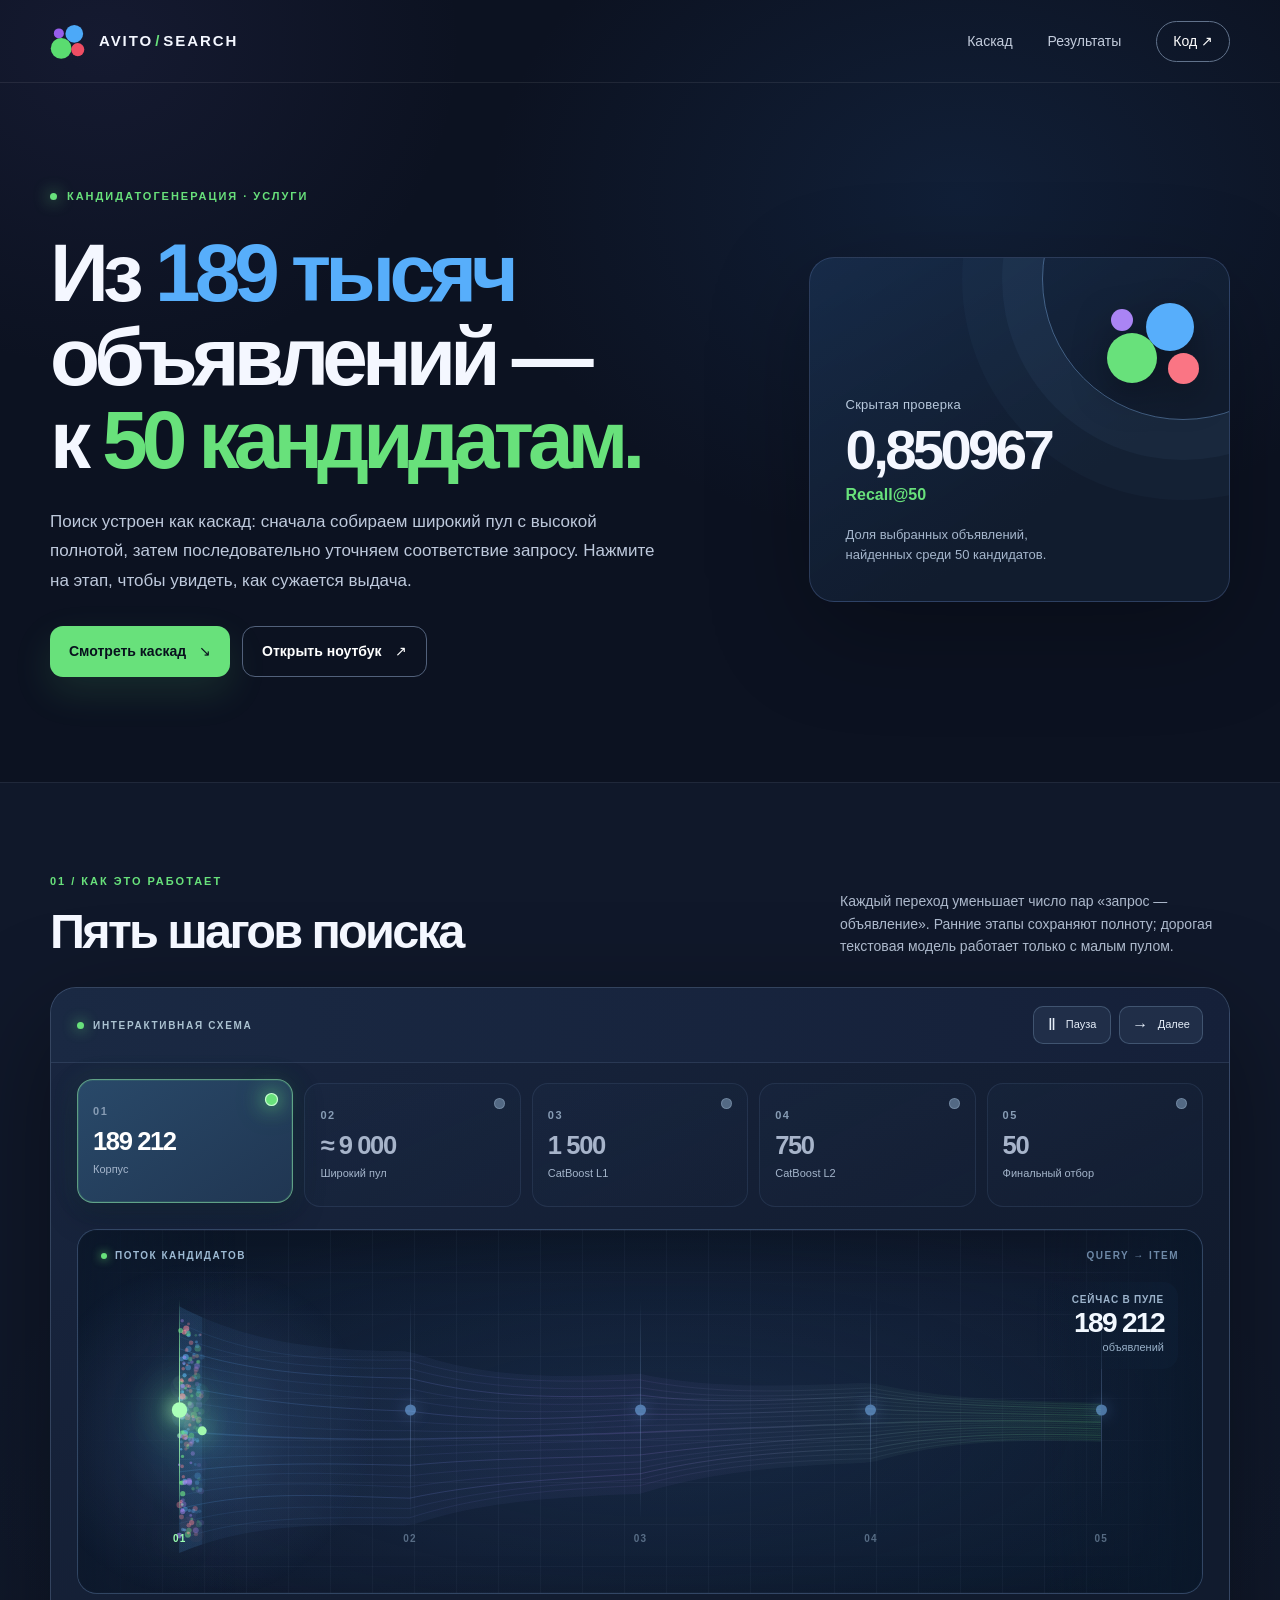
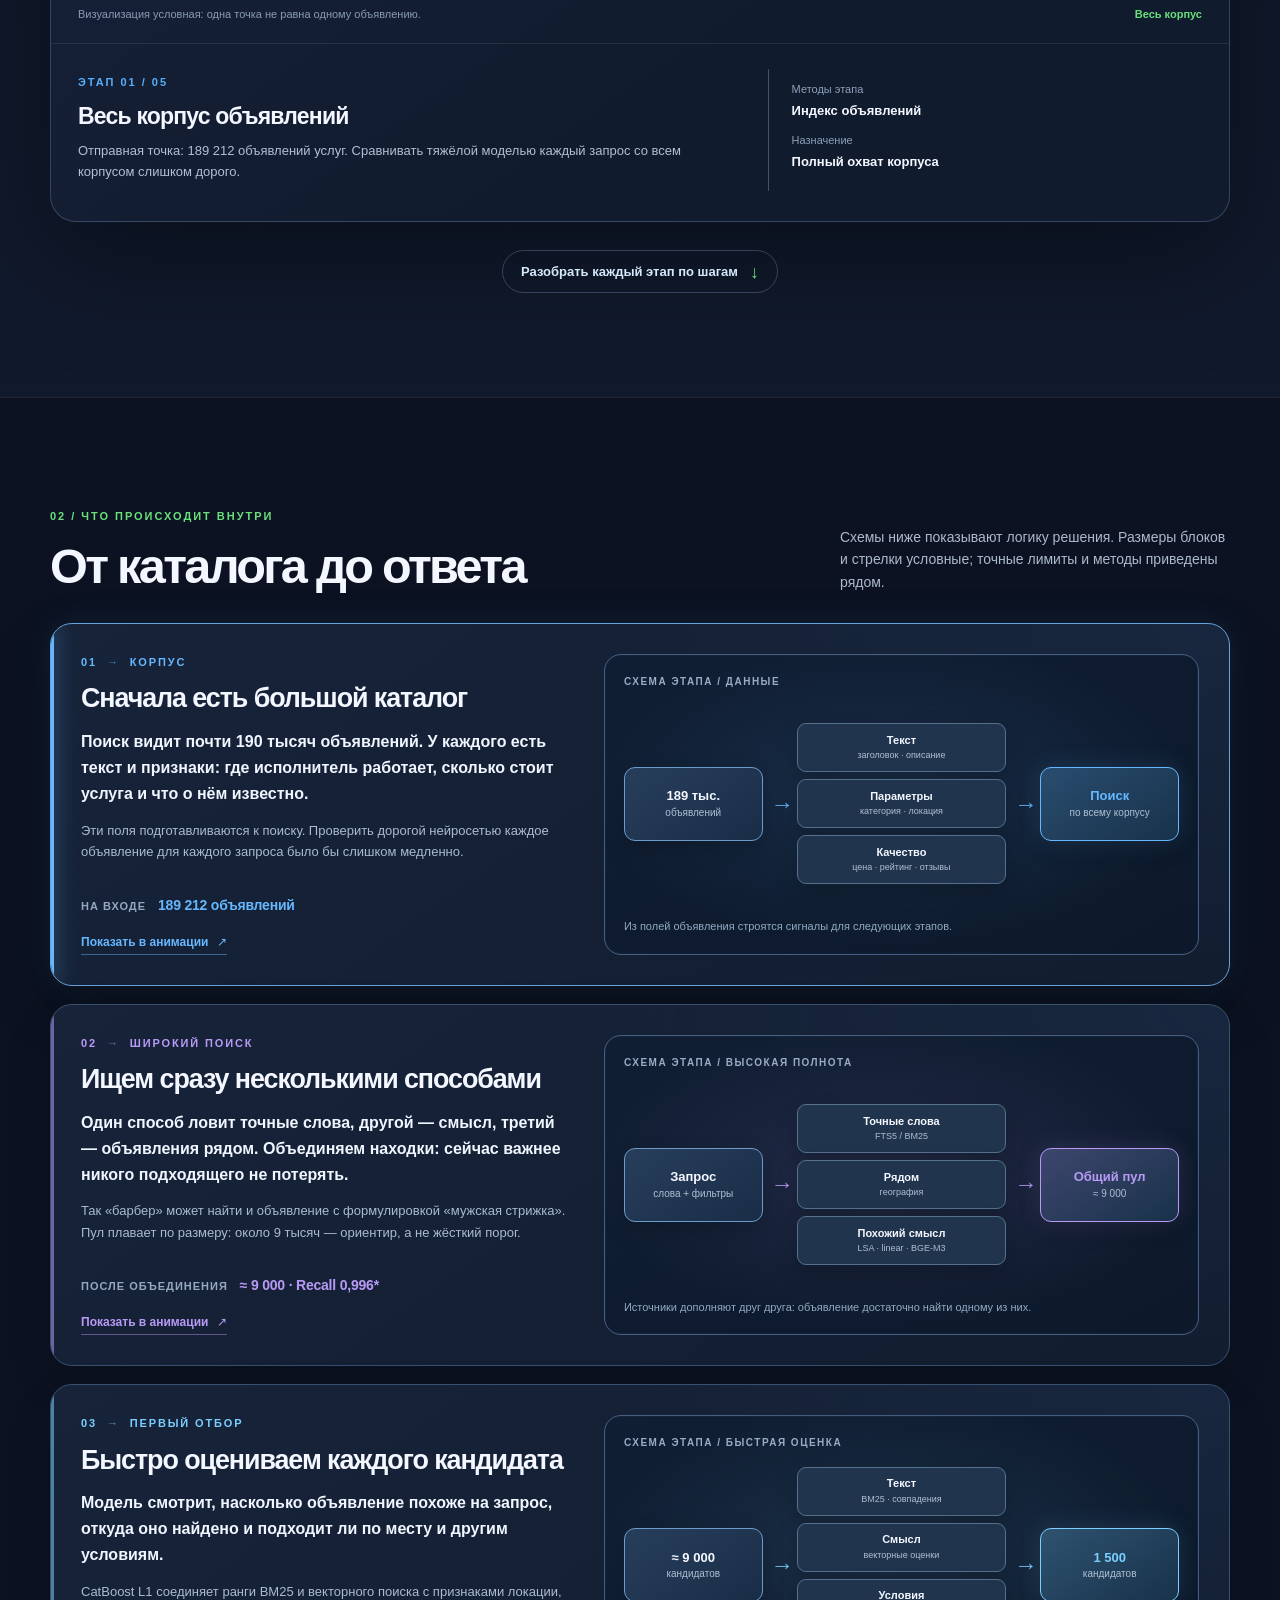
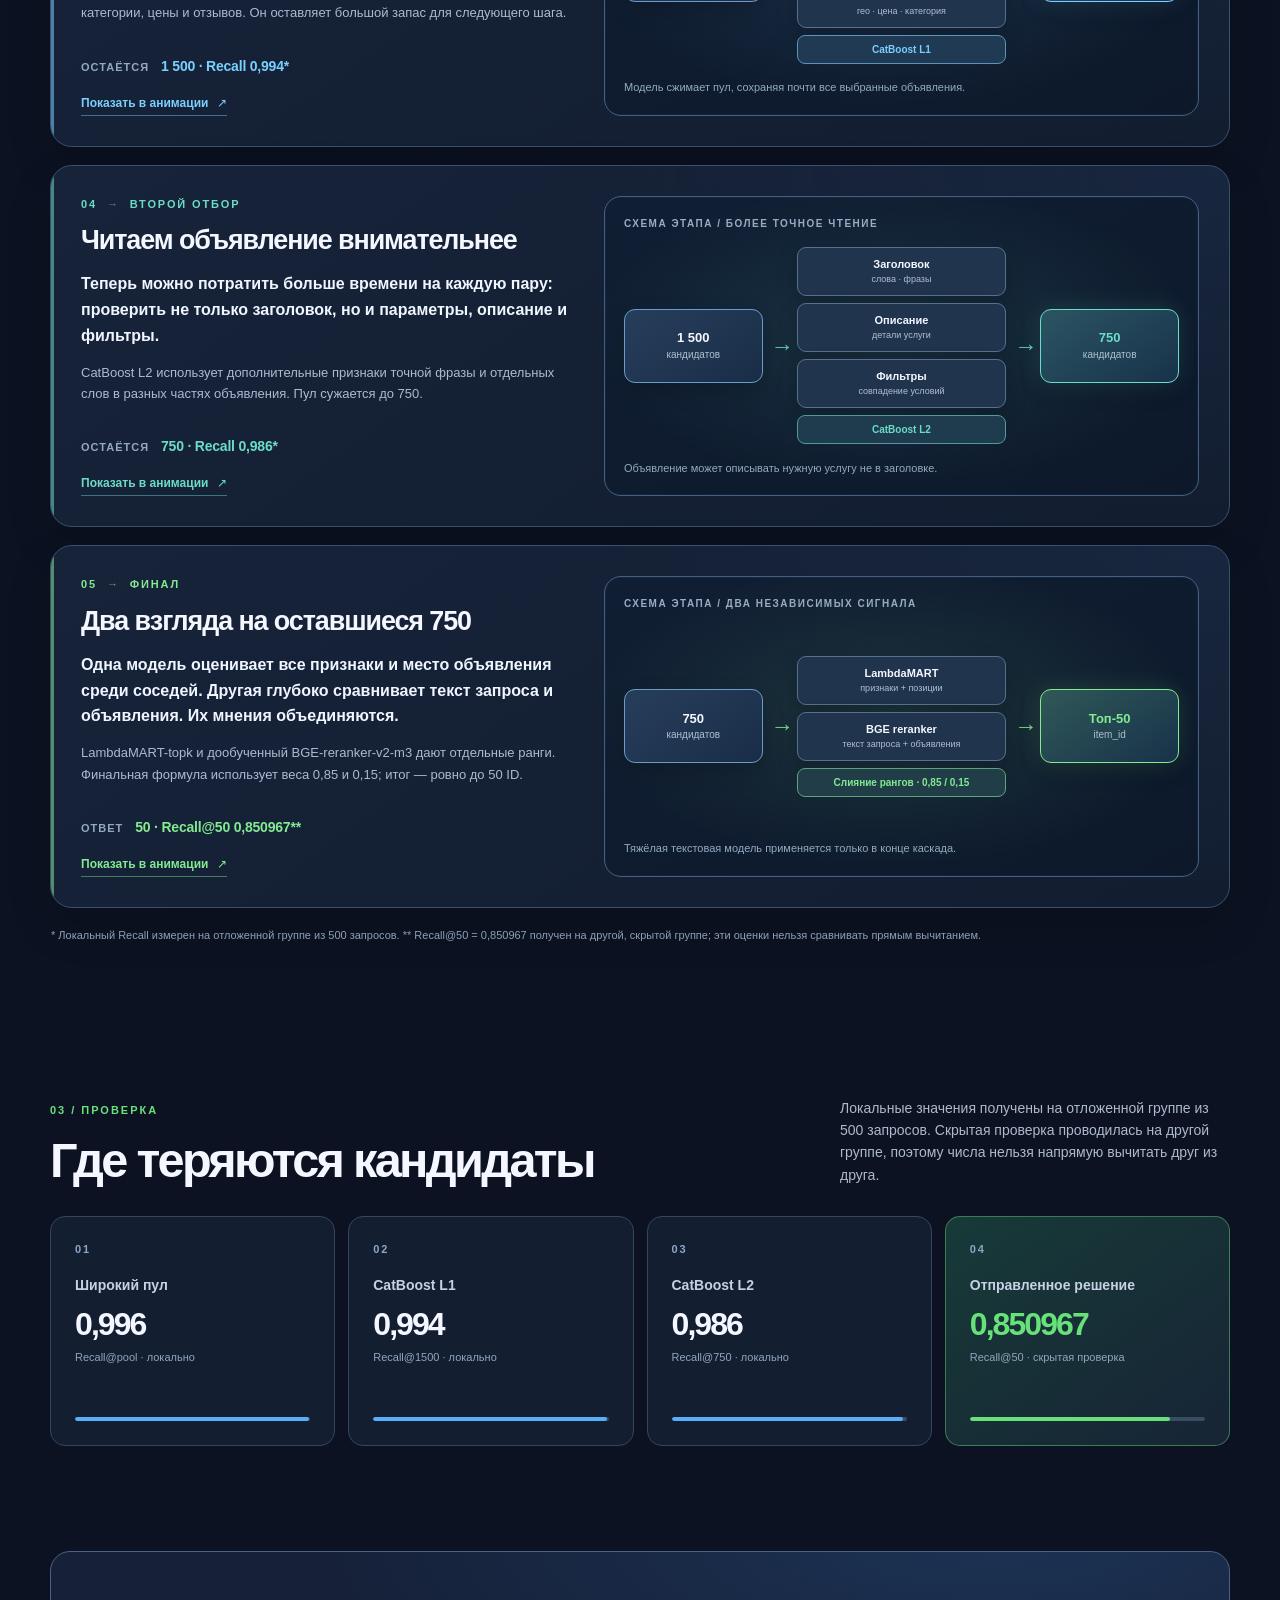
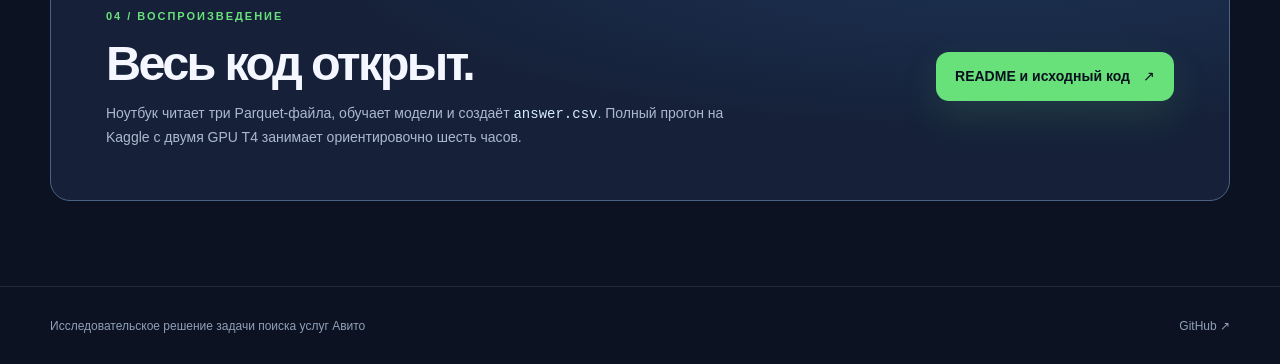
==== commit d29c7069: "Refresh landing assets for stage diagrams" ====
--- a/docs/index.html
+++ b/docs/index.html
@@ -7,8 +7,8 @@
   <meta name="description" content="Интерактивная схема каскада поиска кандидатов для услуг Авито: от 189 тысяч объявлений до 50 результатов.">
   <title>Поиск кандидатов для услуг Авито — интерактивный каскад</title>
   <link rel="icon" href="avito-mark.svg" type="image/svg+xml">
-  <link rel="stylesheet" href="style.css">
-  <script defer src="app.js"></script>
+  <link rel="stylesheet" href="style.css?v=stage-schemes-1">
+  <script defer src="app.js?v=stage-schemes-1"></script>
 </head>
 <body>
   <a class="skip-link" href="#pipeline">К каскаду</a>
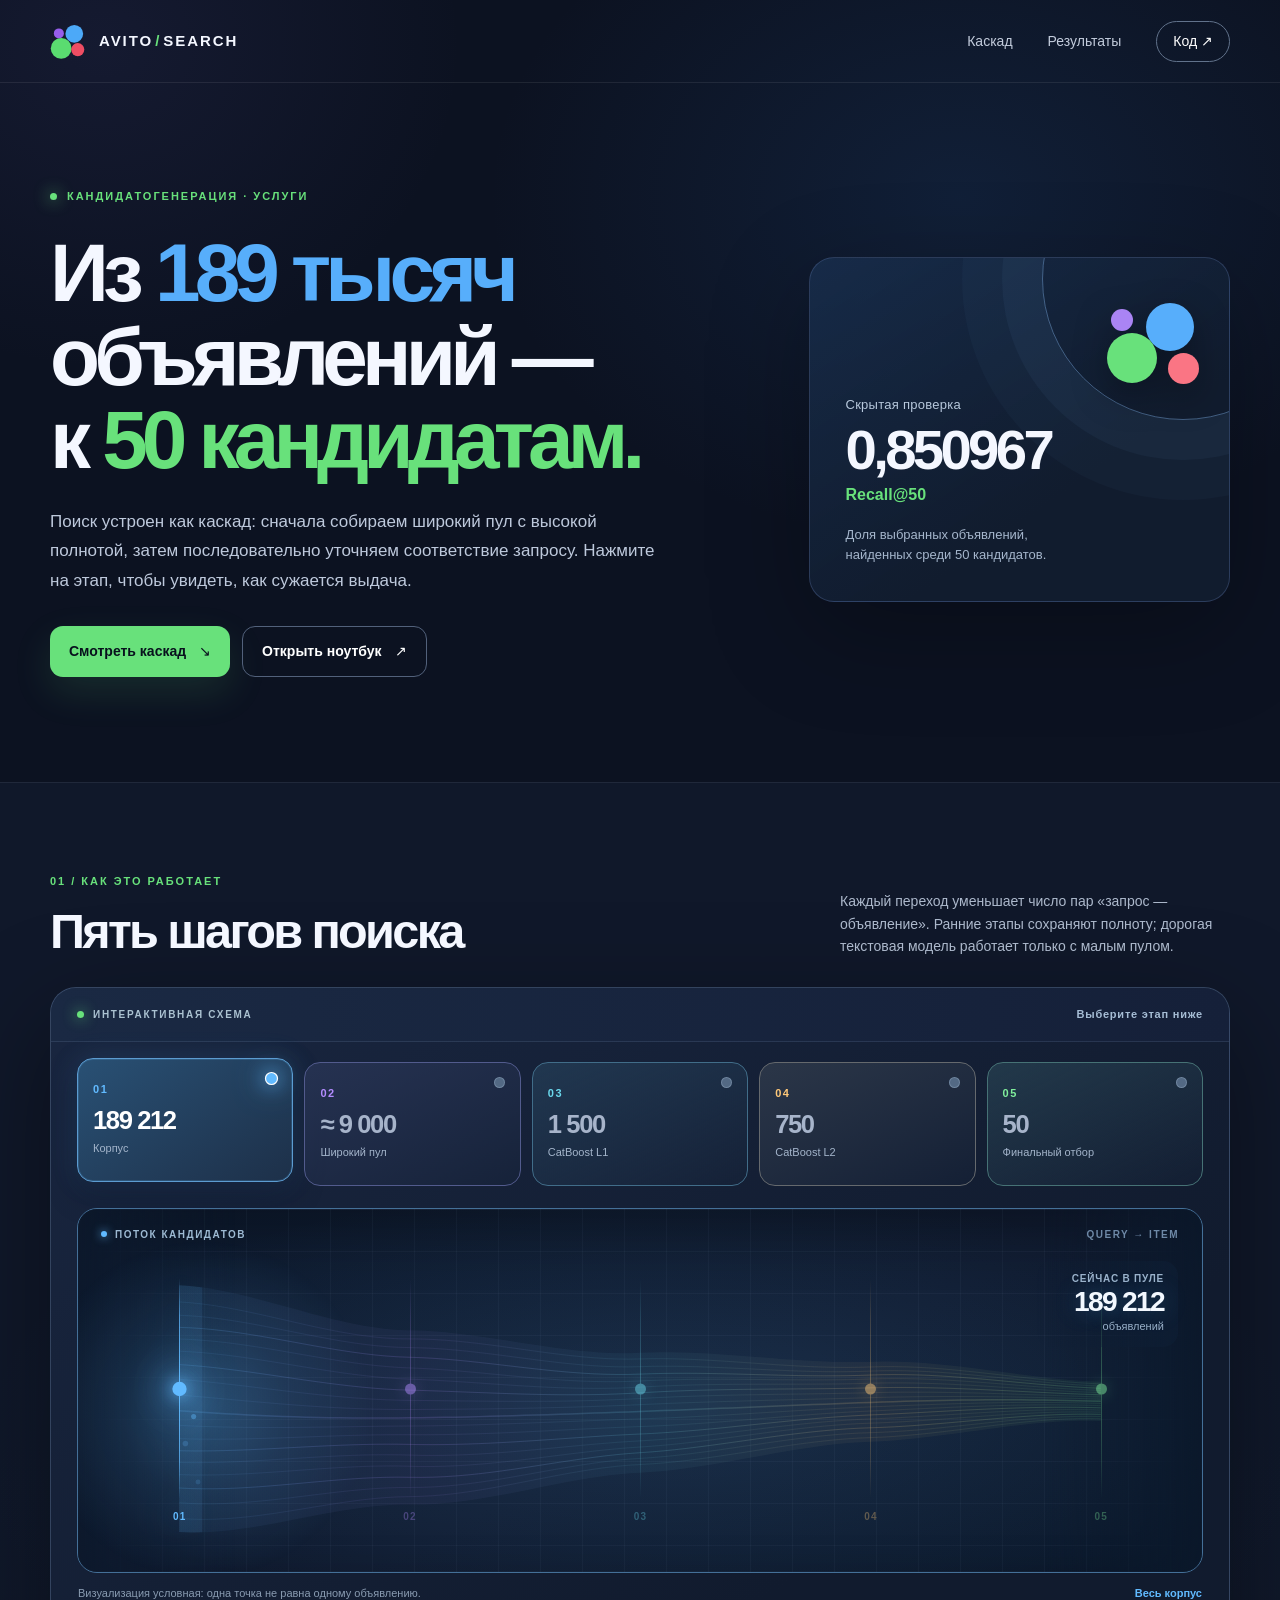
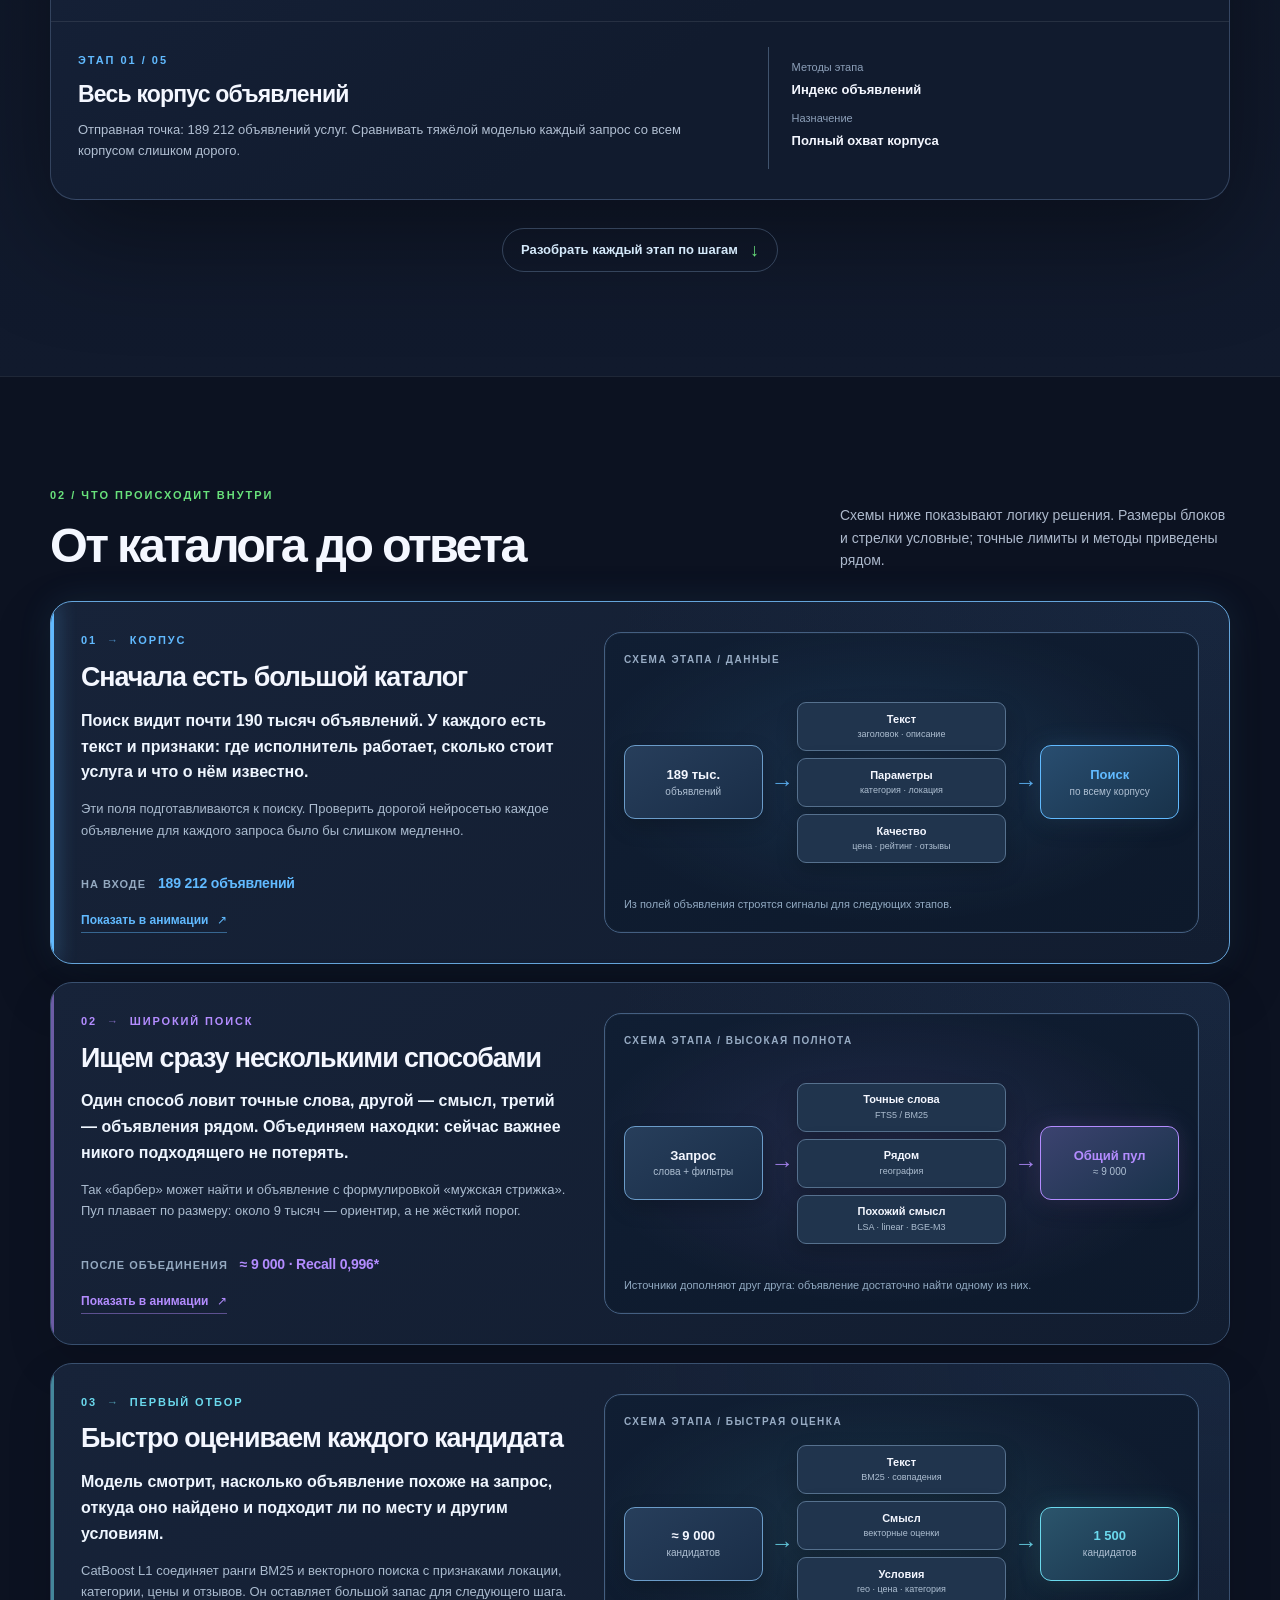
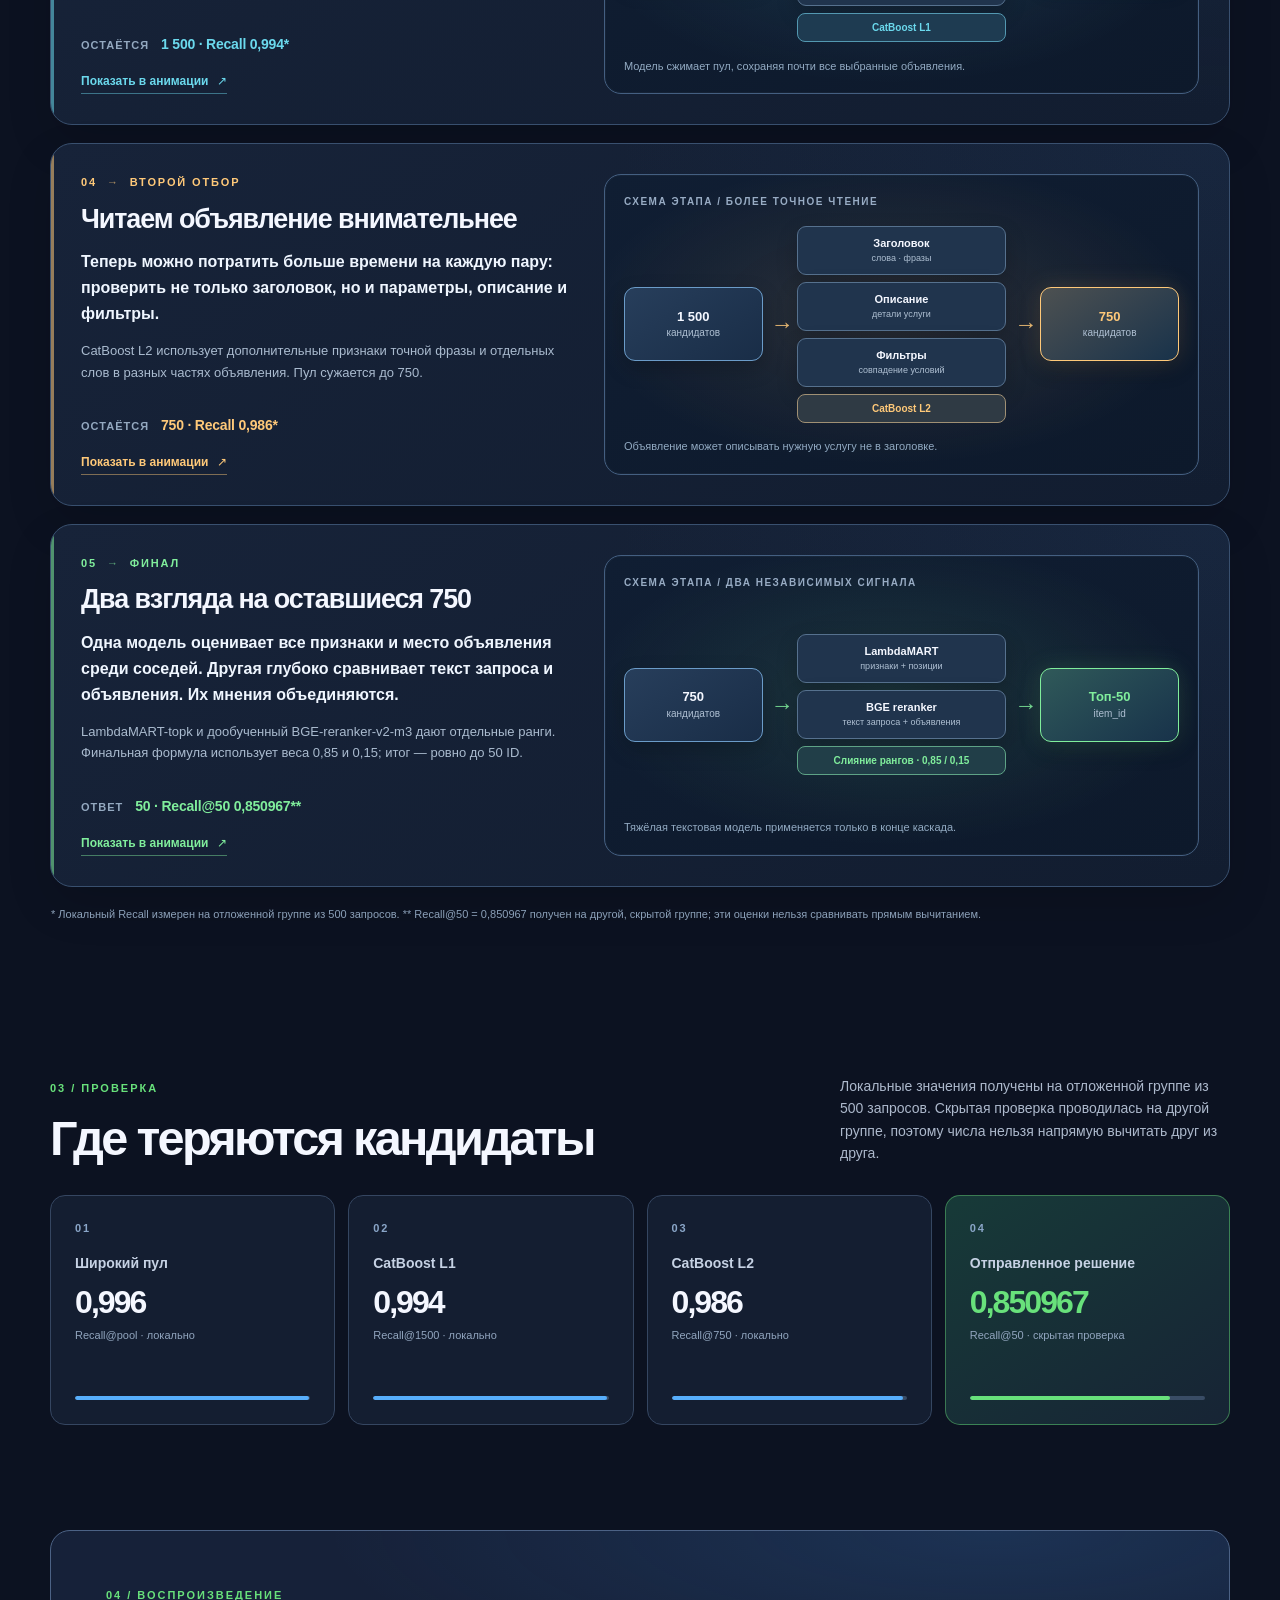
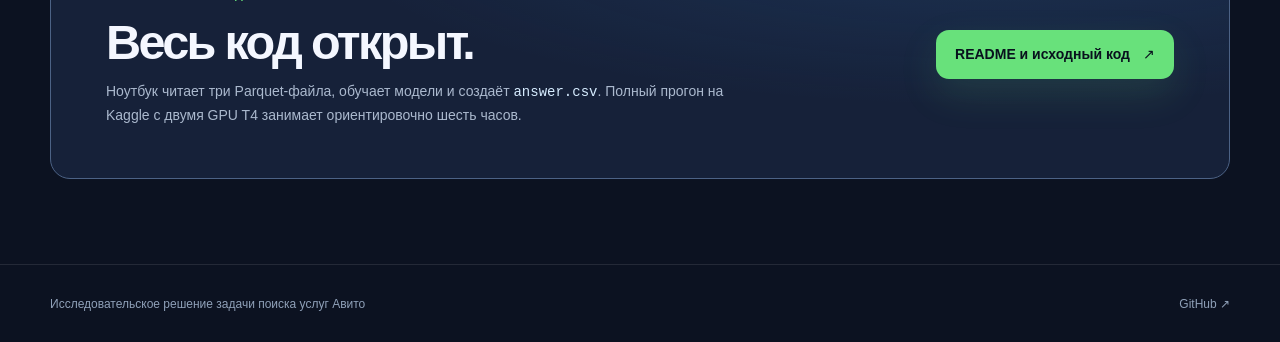
==== commit 4d633e1c: "Smooth pipeline animation and color each stage" ====
--- a/docs/index.html
+++ b/docs/index.html
@@ -7,8 +7,8 @@
   <meta name="description" content="Интерактивная схема каскада поиска кандидатов для услуг Авито: от 189 тысяч объявлений до 50 результатов.">
   <title>Поиск кандидатов для услуг Авито — интерактивный каскад</title>
   <link rel="icon" href="avito-mark.svg" type="image/svg+xml">
-  <link rel="stylesheet" href="style.css?v=stage-schemes-1">
-  <script defer src="app.js?v=stage-schemes-1"></script>
+  <link rel="stylesheet" href="style.css?v=stage-colors-2">
+  <script defer src="app.js?v=stage-colors-2"></script>
 </head>
 <body>
   <a class="skip-link" href="#pipeline">К каскаду</a>
@@ -56,10 +56,7 @@
         <div class="pipeline-card">
           <div class="pipeline-topline">
             <span class="live-indicator"><span></span> ИНТЕРАКТИВНАЯ СХЕМА</span>
-            <div class="pipeline-controls">
-              <button type="button" id="playButton" class="control-button" aria-label="Приостановить анимацию" aria-pressed="true">Ⅱ <span>Пауза</span></button>
-              <button type="button" id="nextButton" class="control-button" aria-label="Следующий этап">→ <span>Далее</span></button>
-            </div>
+            <span class="pipeline-hint">Выберите этап ниже</span>
           </div>
 
           <div class="steps" role="group" aria-label="Этапы каскада">
--- a/docs/style.css
+++ b/docs/style.css
@@ -56,10 +56,7 @@
 .pipeline-topline{display:flex;align-items:center;justify-content:space-between;gap:20px;padding:18px 26px;border-bottom:1px solid #ffffff17}
 .live-indicator{display:flex;align-items:center;gap:9px;color:#abc2d1;letter-spacing:.17em;font-size:10px;font-weight:850}
 .live-indicator span{width:7px;height:7px;border-radius:50%;background:var(--green);box-shadow:0 0 14px var(--green)}
-.pipeline-controls{display:flex;gap:8px}
-.control-button{border:1px solid #4c5e78;background:#1d2a42;color:#e5eef9;border-radius:8px;padding:6px 12px;cursor:pointer;min-width:78px;font-size:16px;transition:background .2s}
-.control-button span{font-size:11px;vertical-align:2px;margin-left:5px}
-.control-button:hover{background:#2b4061}
+.pipeline-hint{color:#8ea9c5;font-size:11px;font-weight:700;letter-spacing:.07em}
 .steps{display:grid;grid-template-columns:repeat(5,minmax(0,1fr));gap:7px;padding:25px 26px 18px}
 .step{position:relative;text-align:left;padding:12px 11px 16px;border:1px solid transparent;border-radius:12px;background:transparent;color:var(--muted);cursor:pointer;transition:background .25s,border-color .25s,color .25s}
 .step:before{content:"";position:absolute;left:12px;right:12px;top:0;height:2px;background:#42536d;border-radius:2px}
@@ -113,56 +110,62 @@
 .site-footer{border-top:1px solid #ffffff19;padding:30px 0;color:#8fa0b8;font-size:12px}
 .site-footer .shell{display:flex;justify-content:space-between;gap:20px}
 @media(max-width:900px){.hero{grid-template-columns:1fr;gap:38px;padding-block:70px}.hero-metric{max-width:460px;min-height:260px}.section-heading{align-items:start;flex-direction:column;gap:15px}.section-heading p{max-width:650px}.result-grid{grid-template-columns:repeat(2,minmax(0,1fr))}.closing-section{padding:38px;align-items:start;flex-direction:column}.step-count{font-size:1.45rem}.step-name{font-size:10px}}
-@media(max-width:620px){.shell{width:min(100% - 32px,1180px)}.header-inner{min-height:70px}.brand{font-size:12px}.brand img{width:31px;height:31px}nav{gap:16px;font-size:12px}nav a:nth-child(2){display:none}.nav-repo{padding:7px 10px}.hero{padding-block:55px 75px}.hero-lead{font-size:15px}.hero-metric{min-height:245px}.pipeline-section,.results-section{padding-block:70px}.pipeline-topline{padding-inline:16px}.control-button{min-width:40px;padding:6px 9px}.control-button span{display:none}.steps{display:flex;overflow-x:auto;scroll-snap-type:x mandatory;padding:15px;gap:5px}.step{flex:0 0 122px;scroll-snap-align:start}.step-count{font-size:1.4rem}.flow-area{margin-inline:15px;height:260px}.flow-caption{padding-inline:16px}.stage-detail{display:block;padding:23px 18px}.detail-meta{margin-top:22px;padding:16px 0 0;border-left:0;border-top:1px solid #40536d}.result-grid{gap:10px}.result-card{padding:17px;min-height:190px}.result-card strong{font-size:1.85rem}.closing-section{padding:28px;margin-bottom:58px}.closing-section .button{white-space:normal}.site-footer .shell{flex-direction:column}.flow-caption span:first-child{max-width:230px}}
+@media(max-width:620px){.shell{width:min(100% - 32px,1180px)}.header-inner{min-height:70px}.brand{font-size:12px}.brand img{width:31px;height:31px}nav{gap:16px;font-size:12px}nav a:nth-child(2){display:none}.nav-repo{padding:7px 10px}.hero{padding-block:55px 75px}.hero-lead{font-size:15px}.hero-metric{min-height:245px}.pipeline-section,.results-section{padding-block:70px}.pipeline-topline{padding-inline:16px}.steps{display:flex;overflow-x:auto;scroll-snap-type:x mandatory;padding:15px;gap:5px}.step{flex:0 0 122px;scroll-snap-align:start}.step-count{font-size:1.4rem}.flow-area{margin-inline:15px;height:260px}.flow-caption{padding-inline:16px}.stage-detail{display:block;padding:23px 18px}.detail-meta{margin-top:22px;padding:16px 0 0;border-left:0;border-top:1px solid #40536d}.result-grid{gap:10px}.result-card{padding:17px;min-height:190px}.result-card strong{font-size:1.85rem}.closing-section{padding:28px;margin-bottom:58px}.closing-section .button{white-space:normal}.site-footer .shell{flex-direction:column}.flow-caption span:first-child{max-width:230px}}
 @media(prefers-reduced-motion:reduce){html{scroll-behavior:auto}*,*:before,*:after{animation-duration:.01ms!important;transition-duration:.01ms!important;transition-delay:0ms!important}}
 
 /* Вторая версия схемы: непрерывный поток проходит через пять сужающихся ворот. */
 .pipeline-section{background:radial-gradient(ellipse 68% 38% at 50% 56%,#17457026,transparent 76%),linear-gradient(#10182a,#10182a 55%,#111a2d)}
-.pipeline-card{border-color:#6881a865;background:linear-gradient(145deg,#192640,#111b2e 68%);box-shadow:0 36px 110px #0006,0 1px 0 #9ecbff18 inset}
+.pipeline-card{--active-color:#61baff;border-color:#6881a865;background:linear-gradient(145deg,#192640,#111b2e 68%);box-shadow:0 36px 110px #0006,0 1px 0 #9ecbff18 inset}
 .pipeline-topline{background:linear-gradient(90deg,#1a2943,#152039);border-bottom-color:#8098bb2b}
-.control-button{border-color:#6984a370;background:#263651a8;border-radius:10px;transition:background .25s,transform .25s,border-color .25s}
-.control-button:hover{background:#344c70;border-color:#a1d4ff;transform:translateY(-2px)}
+.pipeline-hint{color:#a6bdd5}
 .steps{gap:11px;padding:20px 26px 22px}
-.step{min-height:124px;padding:14px 15px 16px;border:1px solid #58739a34;border-radius:16px;background:linear-gradient(155deg,#2539582a,#1a2a4221);transition:background .55s cubic-bezier(.2,.8,.2,1),border-color .55s,box-shadow .55s,transform .55s,color .55s}
+.step:nth-child(1),.flow-gate:nth-child(1){--stage-color:#61baff}
+.step:nth-child(2),.flow-gate:nth-child(2){--stage-color:#b38cff}
+.step:nth-child(3),.flow-gate:nth-child(3){--stage-color:#6bd9ed}
+.step:nth-child(4),.flow-gate:nth-child(4){--stage-color:#ffc979}
+.step:nth-child(5),.flow-gate:nth-child(5){--stage-color:#80ee9c}
+.step{min-height:124px;padding:14px 15px 16px;border:1px solid color-mix(in srgb,var(--stage-color) 24%,#344b69);border-radius:16px;background:linear-gradient(155deg,color-mix(in srgb,var(--stage-color) 7%,#1b2b44),#1a2a4221);transition:background .9s cubic-bezier(.2,.8,.2,1),border-color .9s,box-shadow .9s,transform .9s,color .9s}
 .step:before{top:14px;left:auto;right:15px;width:9px;height:9px;border-radius:50%;background:#536984;border:1px solid #a5bed559;transition:background .55s,box-shadow .55s,transform .55s}
-.step:hover{background:#2a4262aa;transform:translateY(-3px)}
-.step.is-active{background:linear-gradient(145deg,#294969,#203652);border-color:#8be7a393;box-shadow:0 12px 30px #050d2059,0 0 0 1px #6eed8c1c inset,0 0 28px #53d0781b;transform:translateY(-4px)}
-.step.is-active:before{background:var(--green);border-color:#c6ffd0;box-shadow:0 0 16px var(--green),0 0 27px #6bea7e6e;transform:scale(1.2)}
-.step.is-complete{border-color:#71adf353;background:linear-gradient(145deg,#29446464,#1b2d474f)}
-.step.is-complete:before{background:var(--blue);border-color:#bbe4ff;box-shadow:0 0 11px #57aefb8c}
+.step:hover{background:color-mix(in srgb,var(--stage-color) 16%,#1b2d48);transform:translateY(-3px)}
+.step.is-active{background:linear-gradient(145deg,color-mix(in srgb,var(--stage-color) 23%,#18314b),#1d3049);border-color:color-mix(in srgb,var(--stage-color) 65%,#53657c);box-shadow:0 12px 30px #050d2059,0 0 0 1px color-mix(in srgb,var(--stage-color) 18%,transparent) inset,0 0 28px color-mix(in srgb,var(--stage-color) 16%,transparent);transform:translateY(-4px)}
+.step.is-active:before{background:var(--stage-color);border-color:white;box-shadow:0 0 16px var(--stage-color),0 0 27px color-mix(in srgb,var(--stage-color) 70%,transparent);transform:scale(1.2)}
+.step.is-complete{border-color:color-mix(in srgb,var(--stage-color) 38%,#3e526f);background:linear-gradient(145deg,color-mix(in srgb,var(--stage-color) 11%,#203550),#1b2d474f)}
+.step.is-complete:before{background:var(--stage-color);border-color:#eaf7ff;box-shadow:0 0 11px color-mix(in srgb,var(--stage-color) 65%,transparent)}
+.step-index{color:var(--stage-color)}
 .step-count{font-variant-numeric:tabular-nums}
-.flow-area{height:365px;background:radial-gradient(ellipse 66% 74% at 52% 55%,#274a7445,transparent 85%),linear-gradient(155deg,#0d1a2e,#101b30 55%,#0b192c);border-color:#6687b367;border-radius:20px;box-shadow:0 0 0 1px #a4c9f709 inset,0 22px 56px #0004 inset}
+.flow-area{height:365px;background:radial-gradient(ellipse 66% 74% at 52% 55%,color-mix(in srgb,var(--active-color) 13%,transparent),transparent 85%),linear-gradient(155deg,#0d1a2e,#101b30 55%,#0b192c);border-color:color-mix(in srgb,var(--active-color) 35%,#344861);border-radius:20px;box-shadow:0 0 0 1px #a4c9f709 inset,0 22px 56px #0004 inset;transition:border-color 1.2s,background 1.2s}
 .flow-area:before,.flow-area:after{content:"";position:absolute;z-index:1;pointer-events:none;top:0;bottom:0;width:14%;opacity:.7}
 .flow-area:before{left:0;background:linear-gradient(90deg,#0d1a2e,transparent)}
 .flow-area:after{right:0;background:linear-gradient(270deg,#0b192c,transparent)}
 .flow-grid{background-size:42px 42px;background-image:linear-gradient(#a8c9ed0b 1px,transparent 1px),linear-gradient(90deg,#a8c9ed0b 1px,transparent 1px);mask-image:linear-gradient(90deg,transparent,#000 8%,#000 92%,transparent)}
 #flowCanvas{position:absolute;inset:0;display:block;width:100%;height:100%;z-index:2}
 .flow-gates{position:absolute;inset:0;pointer-events:none;z-index:3}
-.flow-gate{position:absolute;top:19%;bottom:20%;width:1px;left:9%;background:linear-gradient(transparent,#7a9cc34d 18%,#8ab0e882 50%,#7a9cc34d 82%,transparent);transition:background .8s,filter .8s,opacity .8s;opacity:.58}
+.flow-gate{position:absolute;top:19%;bottom:20%;width:1px;left:9%;background:linear-gradient(transparent,color-mix(in srgb,var(--stage-color) 34%,transparent) 18%,color-mix(in srgb,var(--stage-color) 62%,transparent) 50%,color-mix(in srgb,var(--stage-color) 34%,transparent) 82%,transparent);transition:background 1.15s,filter 1.15s,opacity 1.15s;opacity:.5}
 .flow-gate:nth-child(2){left:29.5%}.flow-gate:nth-child(3){left:50%}.flow-gate:nth-child(4){left:70.5%}.flow-gate:nth-child(5){left:91%}
-.flow-gate:before{content:"";position:absolute;left:-5px;top:50%;width:11px;height:11px;border-radius:50%;background:#7bb7f7;box-shadow:0 0 15px #6faafaae;transform:translateY(-50%);transition:background .7s,box-shadow .7s,transform .7s}
-.flow-gate i{position:absolute;left:50%;bottom:-25px;transform:translateX(-50%);font-size:10px;font-style:normal;font-weight:800;letter-spacing:.12em;color:#8aa4be;transition:color .7s}
-.flow-gate.is-complete{opacity:1;filter:drop-shadow(0 0 8px #4baaf782)}
-.flow-gate.is-active{opacity:1;background:linear-gradient(transparent,#83ef9c9c 18%,#b3ffbe 50%,#83ef9c9c 82%,transparent);filter:drop-shadow(0 0 15px #70eb8ba6)}
-.flow-gate.is-active:before{background:#aaffb8;box-shadow:0 0 12px #b0ffb8,0 0 34px #71eb88;transform:translateY(-50%) scale(1.4)}
-.flow-gate.is-active i{color:#9bffb1}
+.flow-gate:before{content:"";position:absolute;left:-5px;top:50%;width:11px;height:11px;border-radius:50%;background:var(--stage-color);box-shadow:0 0 15px color-mix(in srgb,var(--stage-color) 55%,transparent);transform:translateY(-50%);transition:background 1.15s,box-shadow 1.15s,transform 1.15s}
+.flow-gate i{position:absolute;left:50%;bottom:-25px;transform:translateX(-50%);font-size:10px;font-style:normal;font-weight:800;letter-spacing:.12em;color:var(--stage-color);transition:color 1.15s,opacity 1.15s;opacity:.65}
+.flow-gate.is-complete{opacity:.82;filter:drop-shadow(0 0 8px color-mix(in srgb,var(--stage-color) 45%,transparent))}
+.flow-gate.is-active{opacity:1;background:linear-gradient(transparent,color-mix(in srgb,var(--stage-color) 72%,transparent) 18%,var(--stage-color) 50%,color-mix(in srgb,var(--stage-color) 72%,transparent) 82%,transparent);filter:drop-shadow(0 0 15px color-mix(in srgb,var(--stage-color) 70%,transparent))}
+.flow-gate.is-active:before{background:var(--stage-color);box-shadow:0 0 12px var(--stage-color),0 0 34px var(--stage-color);transform:translateY(-50%) scale(1.3)}
+.flow-gate.is-active i{color:var(--stage-color);opacity:1}
 .flow-topline{position:absolute;z-index:4;top:18px;left:23px;right:23px;display:flex;justify-content:space-between;gap:12px;color:#9dbad3;font-size:10px;font-weight:800;letter-spacing:.15em}
 .flow-topline>span:first-child{display:flex;gap:8px;align-items:center}
-.flow-topline-dot{display:inline-block;width:6px;height:6px;border-radius:50%;background:var(--green);box-shadow:0 0 10px var(--green)}
+.flow-topline-dot{display:inline-block;width:6px;height:6px;border-radius:50%;background:var(--active-color);box-shadow:0 0 10px var(--active-color);transition:background 1.2s,box-shadow 1.2s}
 .flow-topline>span:last-child{color:#6e89a7}
 .flow-readout{position:absolute;z-index:4;right:24px;top:52px;text-align:right;display:flex;flex-direction:column;align-items:flex-end;background:linear-gradient(90deg,transparent,#0e1e34bc);border-radius:15px;padding:10px 14px 13px 35px;pointer-events:none}
 .flow-readout>span{font-size:10px;color:#9cb3cb;letter-spacing:.08em;text-transform:uppercase;font-weight:800}
-.flow-readout strong{font-size:clamp(1.4rem,2.2vw,2.15rem);line-height:1.13;letter-spacing:-.06em;font-variant-numeric:tabular-nums;color:#f2f8ff}
+.flow-readout strong{font-size:clamp(1.4rem,2.2vw,2.15rem);line-height:1.13;letter-spacing:-.06em;font-variant-numeric:tabular-nums;color:#f2f8ff;text-shadow:0 0 24px color-mix(in srgb,var(--active-color) 32%,transparent)}
 .flow-readout small{font-size:11px;color:#99b1c9}
 .flow-readout.is-changing{animation:readout-arrive .65s cubic-bezier(.22,1,.36,1)}
 .stage-detail.is-changing .detail-main,.stage-detail.is-changing .detail-meta{animation:detail-arrive .62s cubic-bezier(.22,1,.36,1) both}
 .stage-detail.is-changing .detail-meta{animation-delay:.09s}
 .flow-caption{padding-top:12px;padding-bottom:20px}
+.flow-caption span:last-child,.detail-number{color:var(--active-color);transition:color 1s}
 @keyframes readout-arrive{from{opacity:.35;transform:translateY(9px);filter:blur(3px)}to{opacity:1;transform:translateY(0);filter:blur(0)}}
 @keyframes detail-arrive{from{opacity:.25;transform:translateY(7px)}to{opacity:1;transform:translateY(0)}}
 @media(max-width:900px){.step{min-height:116px;padding-inline:10px}.step-count{font-size:1.35rem}.flow-area{height:325px}}
 @media(max-width:620px){.steps{gap:7px;padding:16px}.step{flex:0 0 126px;min-height:113px}.step-count{font-size:1.4rem}.flow-area{height:265px;margin-inline:15px}.flow-topline{left:14px;right:14px;font-size:8px}.flow-readout{right:8px;top:40px;padding:6px 8px 8px 15px}.flow-readout strong{font-size:1.45rem}.flow-gate{top:25%;bottom:25%}.flow-gate i{bottom:-19px}.flow-caption{padding-inline:16px}}
-@media(prefers-reduced-motion:reduce){.flow-readout.is-changing,.stage-detail.is-changing .detail-main,.stage-detail.is-changing .detail-meta{animation:none!important}#playButton{display:none}}
+@media(prefers-reduced-motion:reduce){.flow-readout.is-changing,.stage-detail.is-changing .detail-main,.stage-detail.is-changing .detail-meta{animation:none!important}}
 
 /* Наглядная расшифровка: объяснение слева, причинно-следственная схема справа. */
 .details-link{display:flex;align-items:center;justify-content:center;gap:12px;width:max-content;max-width:100%;margin:28px auto 0;padding:11px 18px;border:1px solid #6c88a968;border-radius:99px;color:#d4e9fa;font-size:13px;font-weight:720;transition:background .25s,border-color .25s,transform .25s}
@@ -174,7 +177,7 @@
 .explain-card:before{content:"";position:absolute;top:0;bottom:0;left:0;width:3px;background:var(--tone);opacity:.55;transition:opacity .45s,box-shadow .45s}
 .explain-card.is-current{border-color:color-mix(in srgb,var(--tone) 65%,#6c7d99);box-shadow:0 23px 55px #0004,0 0 34px color-mix(in srgb,var(--tone) 10%,transparent)}
 .explain-card.is-current:before{opacity:1;box-shadow:0 0 19px var(--tone)}
-.tone-blue{--tone:#65b8ff}.tone-purple{--tone:#b89af6}.tone-cyan{--tone:#79cfff}.tone-teal{--tone:#6bdcc7}.tone-green{--tone:#82ea91}
+.tone-blue{--tone:#61baff}.tone-purple{--tone:#b38cff}.tone-cyan{--tone:#6bd9ed}.tone-teal{--tone:#ffc979}.tone-green{--tone:#80ee9c}
 .explain-copy{display:flex;align-items:flex-start;flex-direction:column;min-width:0}
 .explain-index{color:var(--tone);font-size:11px;font-weight:850;letter-spacing:.17em}
 .explain-index span{padding-inline:5px;opacity:.65}
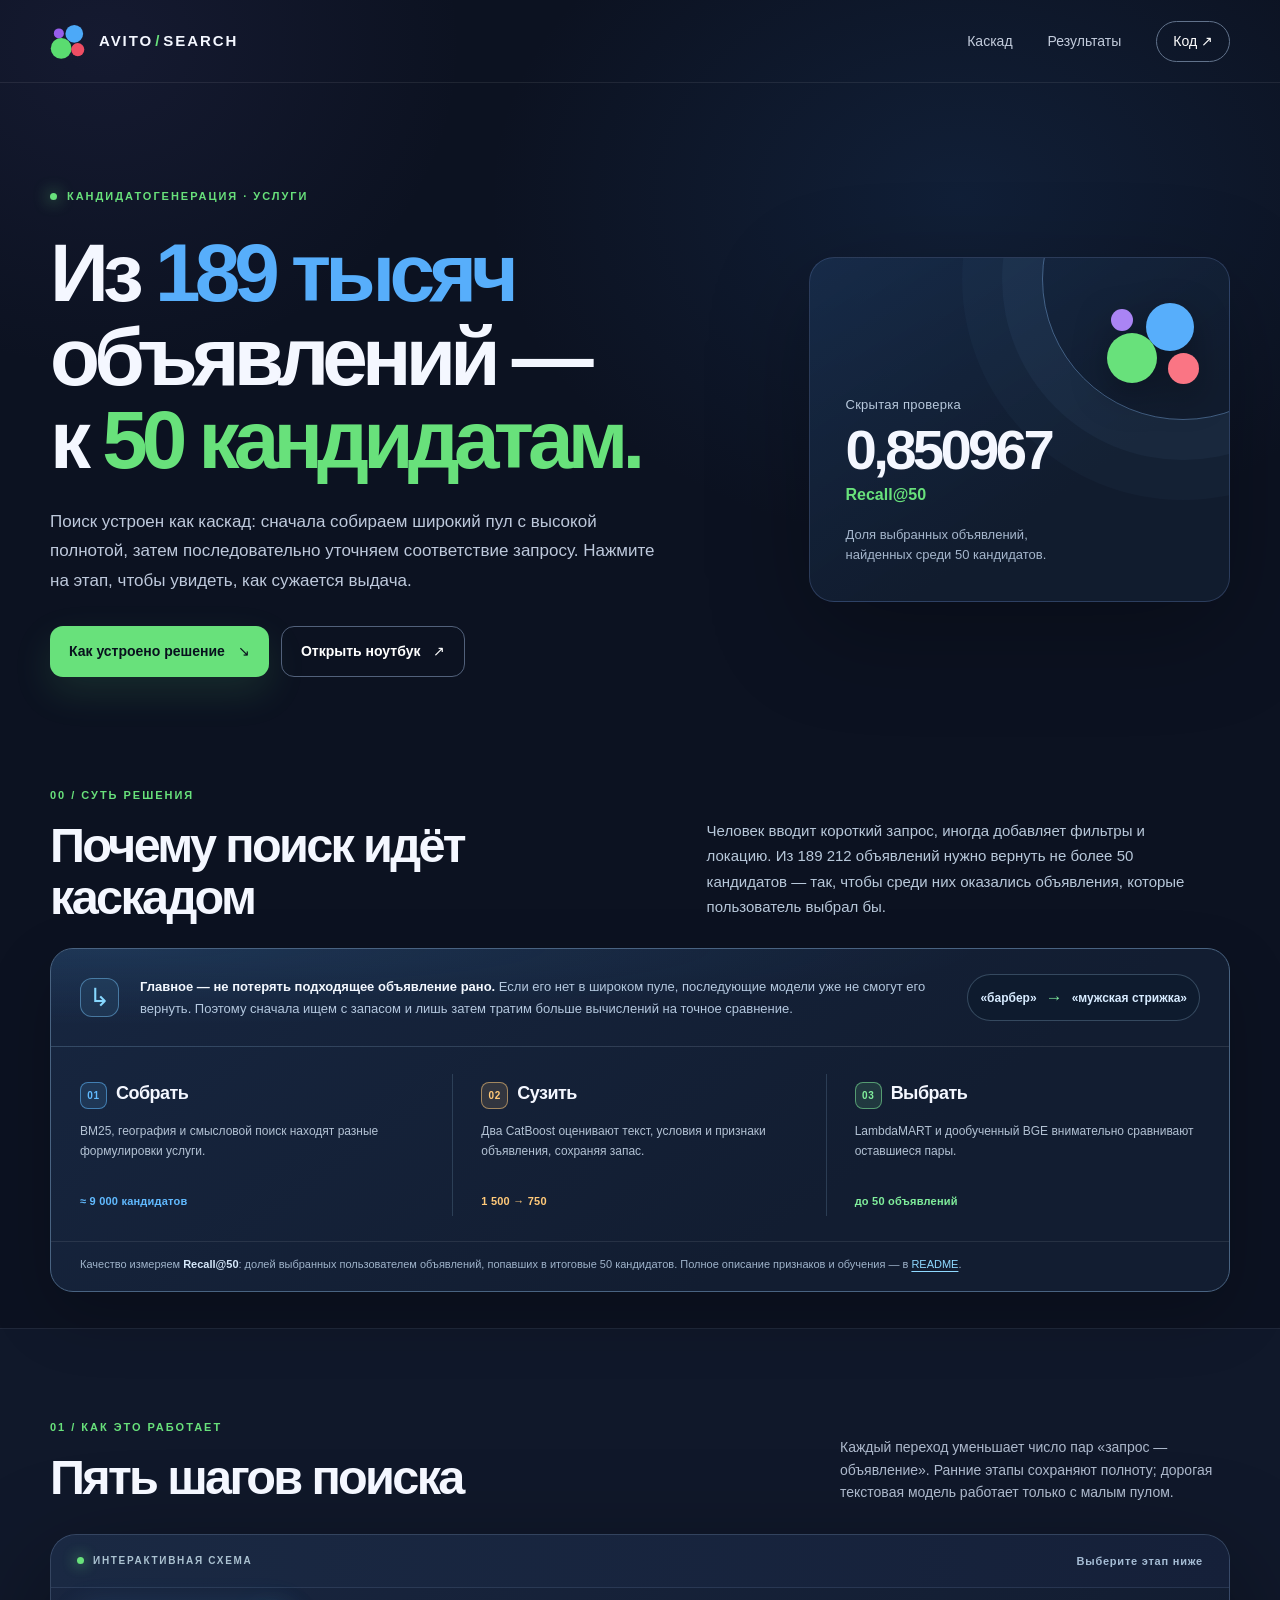
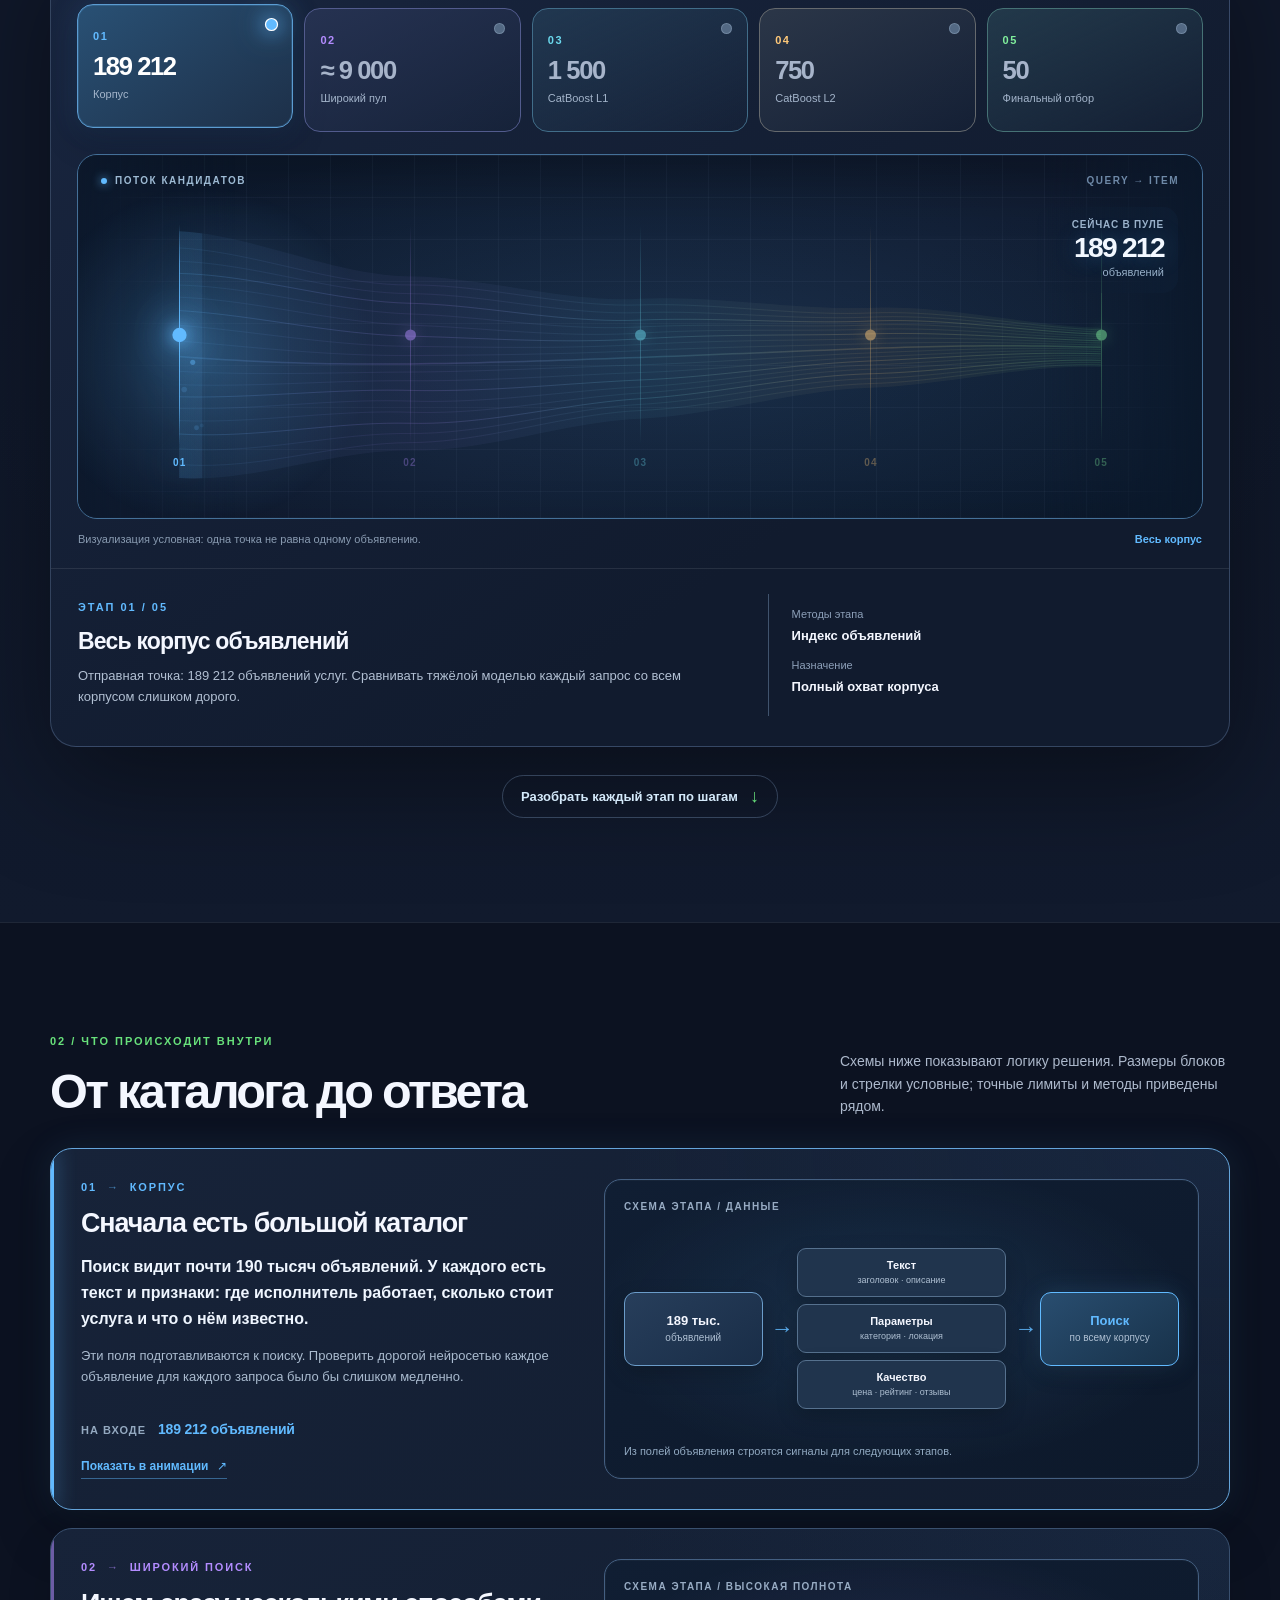
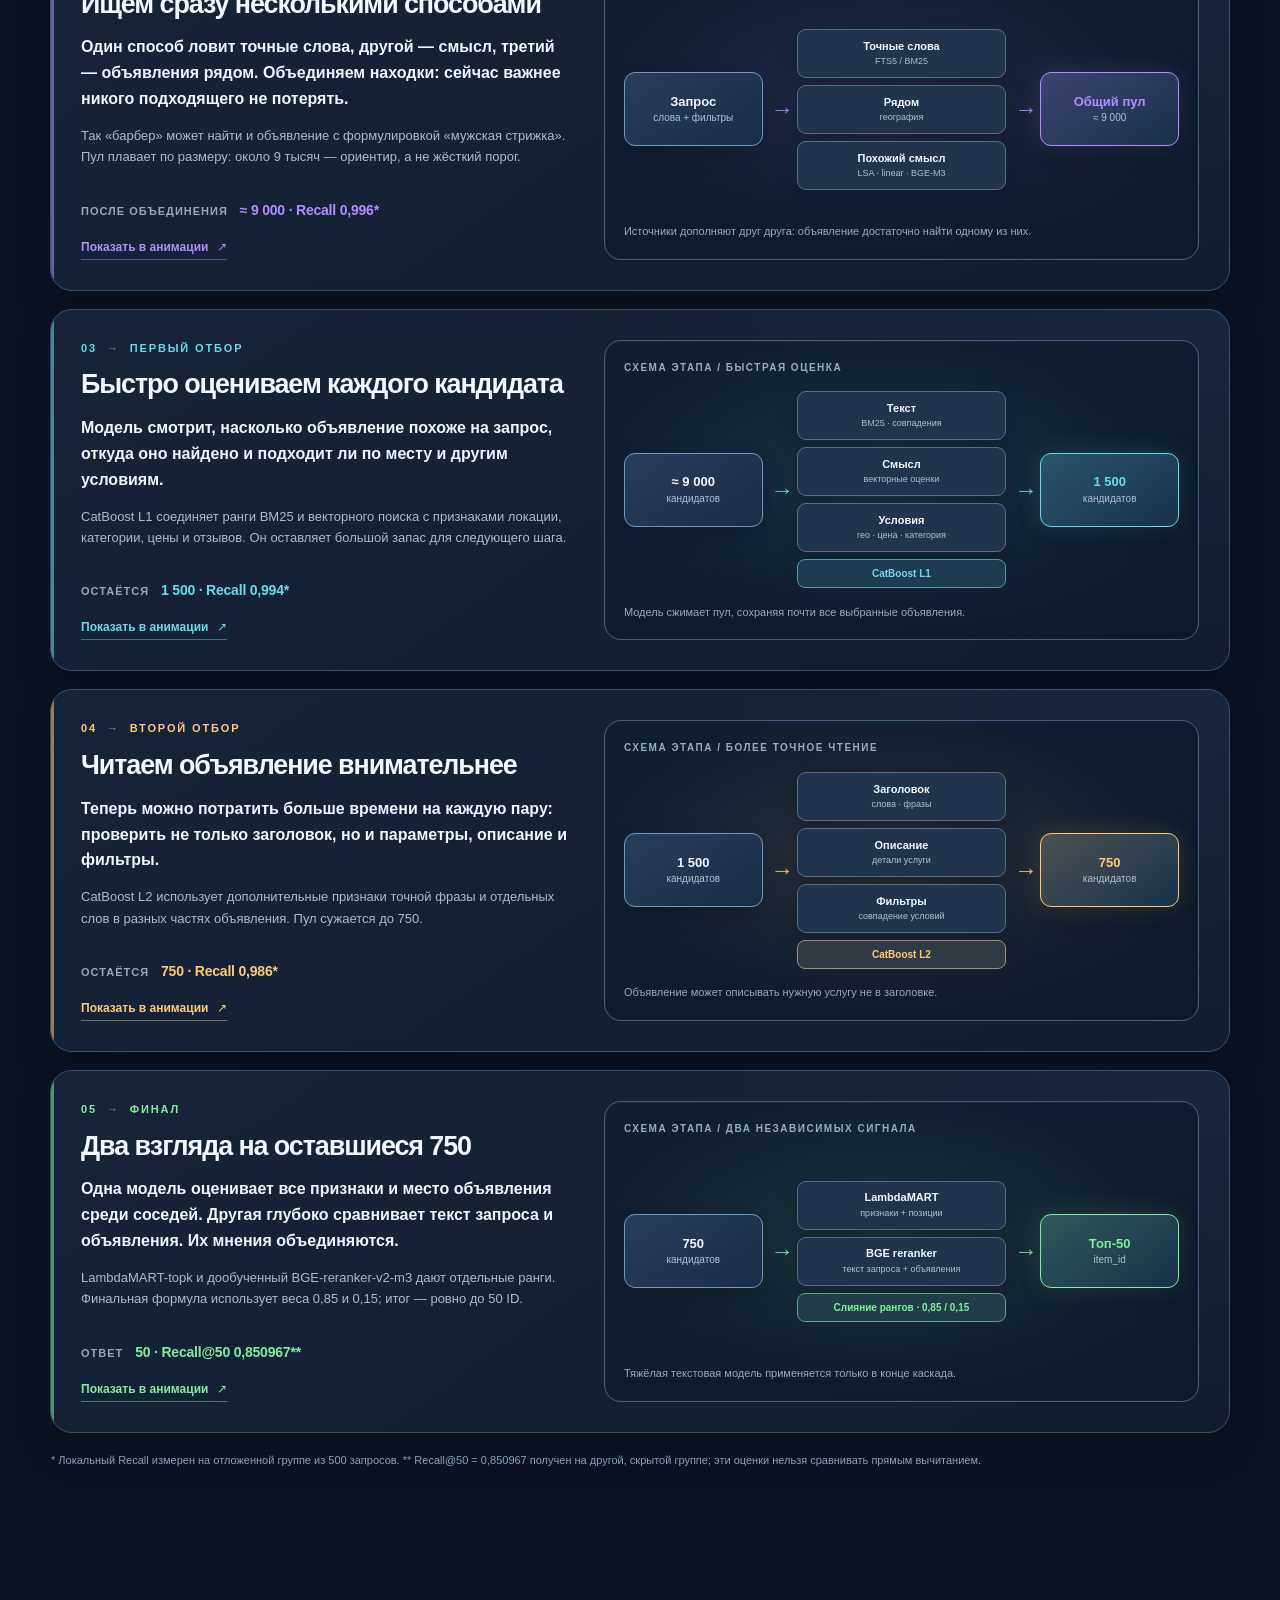
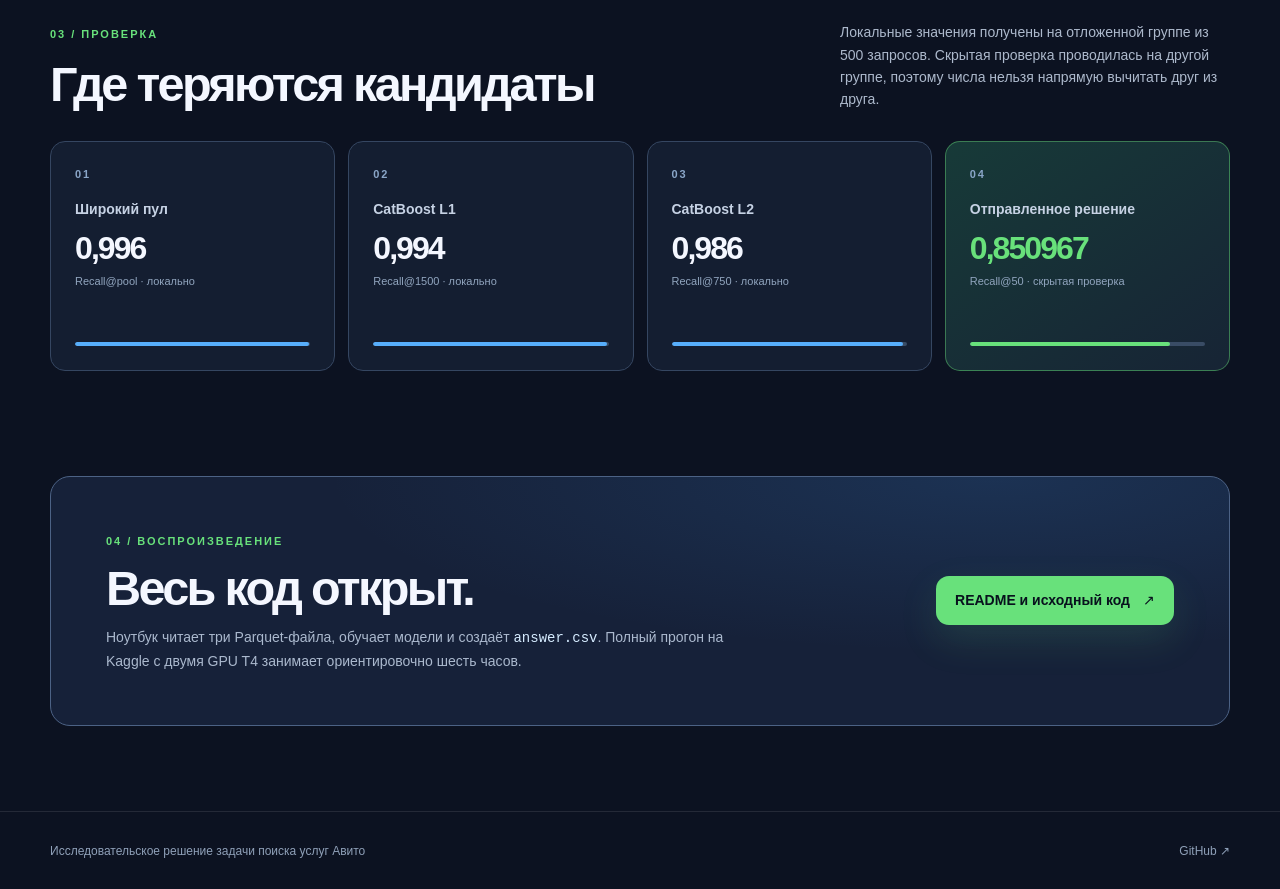
==== commit 2d79d379: "Explain cascade approach before animation" ====
--- a/docs/index.html
+++ b/docs/index.html
@@ -7,7 +7,7 @@
   <meta name="description" content="Интерактивная схема каскада поиска кандидатов для услуг Авито: от 189 тысяч объявлений до 50 результатов.">
   <title>Поиск кандидатов для услуг Авито — интерактивный каскад</title>
   <link rel="icon" href="avito-mark.svg" type="image/svg+xml">
-  <link rel="stylesheet" href="style.css?v=stage-colors-2">
+  <link rel="stylesheet" href="style.css?v=approach-intro-1">
   <script defer src="app.js?v=stage-colors-2"></script>
 </head>
 <body>
@@ -33,7 +33,7 @@
         <h1 id="hero-title">Из <em>189 тысяч</em><br>объявлений —<br>к <em>50 кандидатам.</em></h1>
         <p class="hero-lead">Поиск устроен как каскад: сначала собираем широкий пул с высокой полнотой, затем последовательно уточняем соответствие запросу. Нажмите на этап, чтобы увидеть, как сужается выдача.</p>
         <div class="hero-actions">
-          <a class="button button-primary" href="#pipeline">Смотреть каскад <span aria-hidden="true">↘</span></a>
+          <a class="button button-primary" href="#approach">Как устроено решение <span aria-hidden="true">↘</span></a>
           <a class="button button-secondary" href="https://github.com/ZaplatinArtur/Avito_DS_Testovoe/blob/main/avito_reproduce_0850967_kaggle.ipynb">Открыть ноутбук <span aria-hidden="true">↗</span></a>
         </div>
       </div>
@@ -44,6 +44,29 @@
         <span class="metric-name">Recall@50</span>
         <p>Доля выбранных объявлений, найденных среди 50 кандидатов.</p>
       </aside>
+    </section>
+
+    <section id="approach" class="approach-section shell" aria-labelledby="approach-title">
+      <div class="approach-heading">
+        <div>
+          <span class="section-kicker">00 / Суть решения</span>
+          <h2 id="approach-title">Почему поиск идёт каскадом</h2>
+        </div>
+        <p>Человек вводит короткий запрос, иногда добавляет фильтры и локацию. Из 189 212 объявлений нужно вернуть не более 50 кандидатов — так, чтобы среди них оказались объявления, которые пользователь выбрал бы.</p>
+      </div>
+      <div class="approach-panel">
+        <div class="approach-principle">
+          <span class="approach-mark" aria-hidden="true">↳</span>
+          <p><strong>Главное — не потерять подходящее объявление рано.</strong> Если его нет в широком пуле, последующие модели уже не смогут его вернуть. Поэтому сначала ищем с запасом и лишь затем тратим больше вычислений на точное сравнение.</p>
+          <span class="approach-example"><span>«барбер»</span><i aria-hidden="true">→</i><span>«мужская стрижка»</span></span>
+        </div>
+        <div class="approach-path" aria-label="Три части каскада: собрать широкий пул, осторожно сузить его и выбрать 50 кандидатов">
+          <div><span class="approach-path-number">01</span><strong>Собрать</strong><p>BM25, география и смысловой поиск находят разные формулировки услуги.</p><small>≈ 9 000 кандидатов</small></div>
+          <div><span class="approach-path-number">02</span><strong>Сузить</strong><p>Два CatBoost оценивают текст, условия и признаки объявления, сохраняя запас.</p><small>1 500 → 750</small></div>
+          <div><span class="approach-path-number">03</span><strong>Выбрать</strong><p>LambdaMART и дообученный BGE внимательно сравнивают оставшиеся пары.</p><small>до 50 объявлений</small></div>
+        </div>
+        <p class="approach-metric">Качество измеряем <strong>Recall@50</strong>: долей выбранных пользователем объявлений, попавших в итоговые 50 кандидатов. Полное описание признаков и обучения — в <a href="https://github.com/ZaplatinArtur/Avito_DS_Testovoe#идея-каскада">README</a>.</p>
+      </div>
     </section>
 
     <section id="pipeline" class="pipeline-section" aria-labelledby="pipeline-title">
--- a/docs/style.css
+++ b/docs/style.css
@@ -211,3 +211,32 @@
 @media(max-width:900px){.explain-section{padding-block:80px 50px}.explain-card{grid-template-columns:1fr;gap:23px;padding:25px}.explain-copy h3{max-width:650px}.scheme-flow{min-height:190px}}
 @media(max-width:620px){.details-link{font-size:11px;margin-top:22px}.explain-section{padding-block:70px 38px}.explain-card{padding:20px;gap:19px}.explain-copy h3{font-size:1.55rem}.explain-simple{font-size:14px}.explain-detail{font-size:12px}.scheme{padding:13px;gap:12px}.scheme-flow{grid-template-columns:minmax(60px,.8fr) 12px minmax(87px,1.2fr) 12px minmax(60px,.8fr);gap:3px;min-height:190px}.scheme-node{min-height:70px;padding:7px 3px}.scheme-node b{font-size:11px}.scheme-node small{font-size:8px}.scheme-stack{gap:5px}.scheme-stack .scheme-node{min-height:44px}.scheme-stack .scheme-node b{font-size:10px}.scheme-stack .scheme-node small{font-size:8px}.scheme-arrow{font-size:17px}.scheme-kicker,.scheme-caption{font-size:9px}.scheme-model{font-size:8px}.explain-outcome strong{font-size:12px}.results-section{padding-top:62px}}
 @media(prefers-reduced-motion:reduce){.explain-card,.details-link,.diagram-jump{transition:none!important}}
+
+/* Короткая преамбула перед анимацией: цель, принцип полноты и три роли этапов. */
+.approach-section{position:relative;padding-bottom:36px}
+.approach-heading{display:grid;grid-template-columns:minmax(0,1fr) minmax(280px,.86fr);align-items:end;gap:48px;margin-bottom:24px}
+.approach-heading h2{max-width:670px}
+.approach-heading p{max-width:480px;margin:0 0 4px;color:#b8c8da;font-size:15px;line-height:1.7}
+.approach-panel{overflow:hidden;border:1px solid #496381;border-radius:23px;background:linear-gradient(145deg,#172640,#121d31 68%);box-shadow:0 24px 65px #0003}
+.approach-principle{display:flex;align-items:center;gap:21px;padding:25px 29px;border-bottom:1px solid #ffffff1a;background:radial-gradient(ellipse at 5% 0,#4595d625,transparent 55%)}
+.approach-mark{flex:none;display:grid;place-items:center;width:39px;height:39px;border:1px solid #71b8ec82;border-radius:12px;background:#2c527359;color:#87d8ff;font-size:25px;line-height:1}
+.approach-principle p{flex:1;margin:0;color:#b4c8df;font-size:13px;line-height:1.65}
+.approach-principle strong{color:#f3f8ff;font-weight:750}
+.approach-example{flex:none;display:flex;align-items:center;gap:9px;padding:10px 12px;border:1px solid #7998b45e;border-radius:99px;background:#0e1b2e;color:#d7ebff;font-size:12px;font-weight:750;white-space:nowrap}
+.approach-example i{color:#7fe99d;font-size:17px;font-style:normal}
+.approach-path{display:grid;grid-template-columns:repeat(3,minmax(0,1fr));padding:27px 29px 25px}
+.approach-path>div{--path-color:#61baff;position:relative;min-width:0;padding:6px 28px 4px;border-right:1px solid #49617c78}
+.approach-path>div:first-child{padding-left:0}
+.approach-path>div:last-child{padding-right:0;border-right:0}
+.approach-path>div:nth-child(2){--path-color:#ffc979}
+.approach-path>div:nth-child(3){--path-color:#80ee9c}
+.approach-path-number{display:inline-grid;place-items:center;width:27px;height:27px;margin-right:9px;border:1px solid color-mix(in srgb,var(--path-color) 55%,transparent);border-radius:8px;background:color-mix(in srgb,var(--path-color) 13%,transparent);color:var(--path-color);font-size:10px;font-weight:850;letter-spacing:.07em}
+.approach-path strong{font-size:18px;letter-spacing:-.03em}
+.approach-path p{min-height:57px;margin:13px 0 9px;color:#b3c2d4;font-size:12px;line-height:1.6}
+.approach-path small{color:var(--path-color);font-size:11px;font-weight:800;letter-spacing:.02em}
+.approach-metric{margin:0;padding:14px 29px 17px;border-top:1px solid #ffffff16;color:#9fb3ca;font-size:11px;line-height:1.6}
+.approach-metric strong{color:#d7e9fb}
+.approach-metric a{color:#8fd9ff;text-decoration:underline;text-underline-offset:3px}
+.approach-metric a:hover{color:white}
+@media(max-width:900px){.approach-section{padding-bottom:32px}.approach-heading{grid-template-columns:1fr;gap:16px}.approach-principle{flex-wrap:wrap}.approach-principle p{flex-basis:calc(100% - 65px)}.approach-example{margin-left:60px}.approach-path>div{padding-inline:17px}}
+@media(max-width:620px){.approach-section{padding-bottom:24px}.approach-heading p{font-size:13px}.approach-panel{border-radius:19px}.approach-principle{gap:12px;padding:20px}.approach-mark{width:31px;height:31px;font-size:19px}.approach-principle p{flex-basis:calc(100% - 48px);font-size:12px}.approach-example{margin-left:0;font-size:11px;gap:6px}.approach-path{grid-template-columns:1fr;padding:4px 20px}.approach-path>div,.approach-path>div:first-child,.approach-path>div:last-child{padding:18px 0;border-right:0;border-bottom:1px solid #49617c78}.approach-path>div:last-child{border-bottom:0}.approach-path p{min-height:0;margin:7px 0}.approach-metric{padding:15px 20px}}
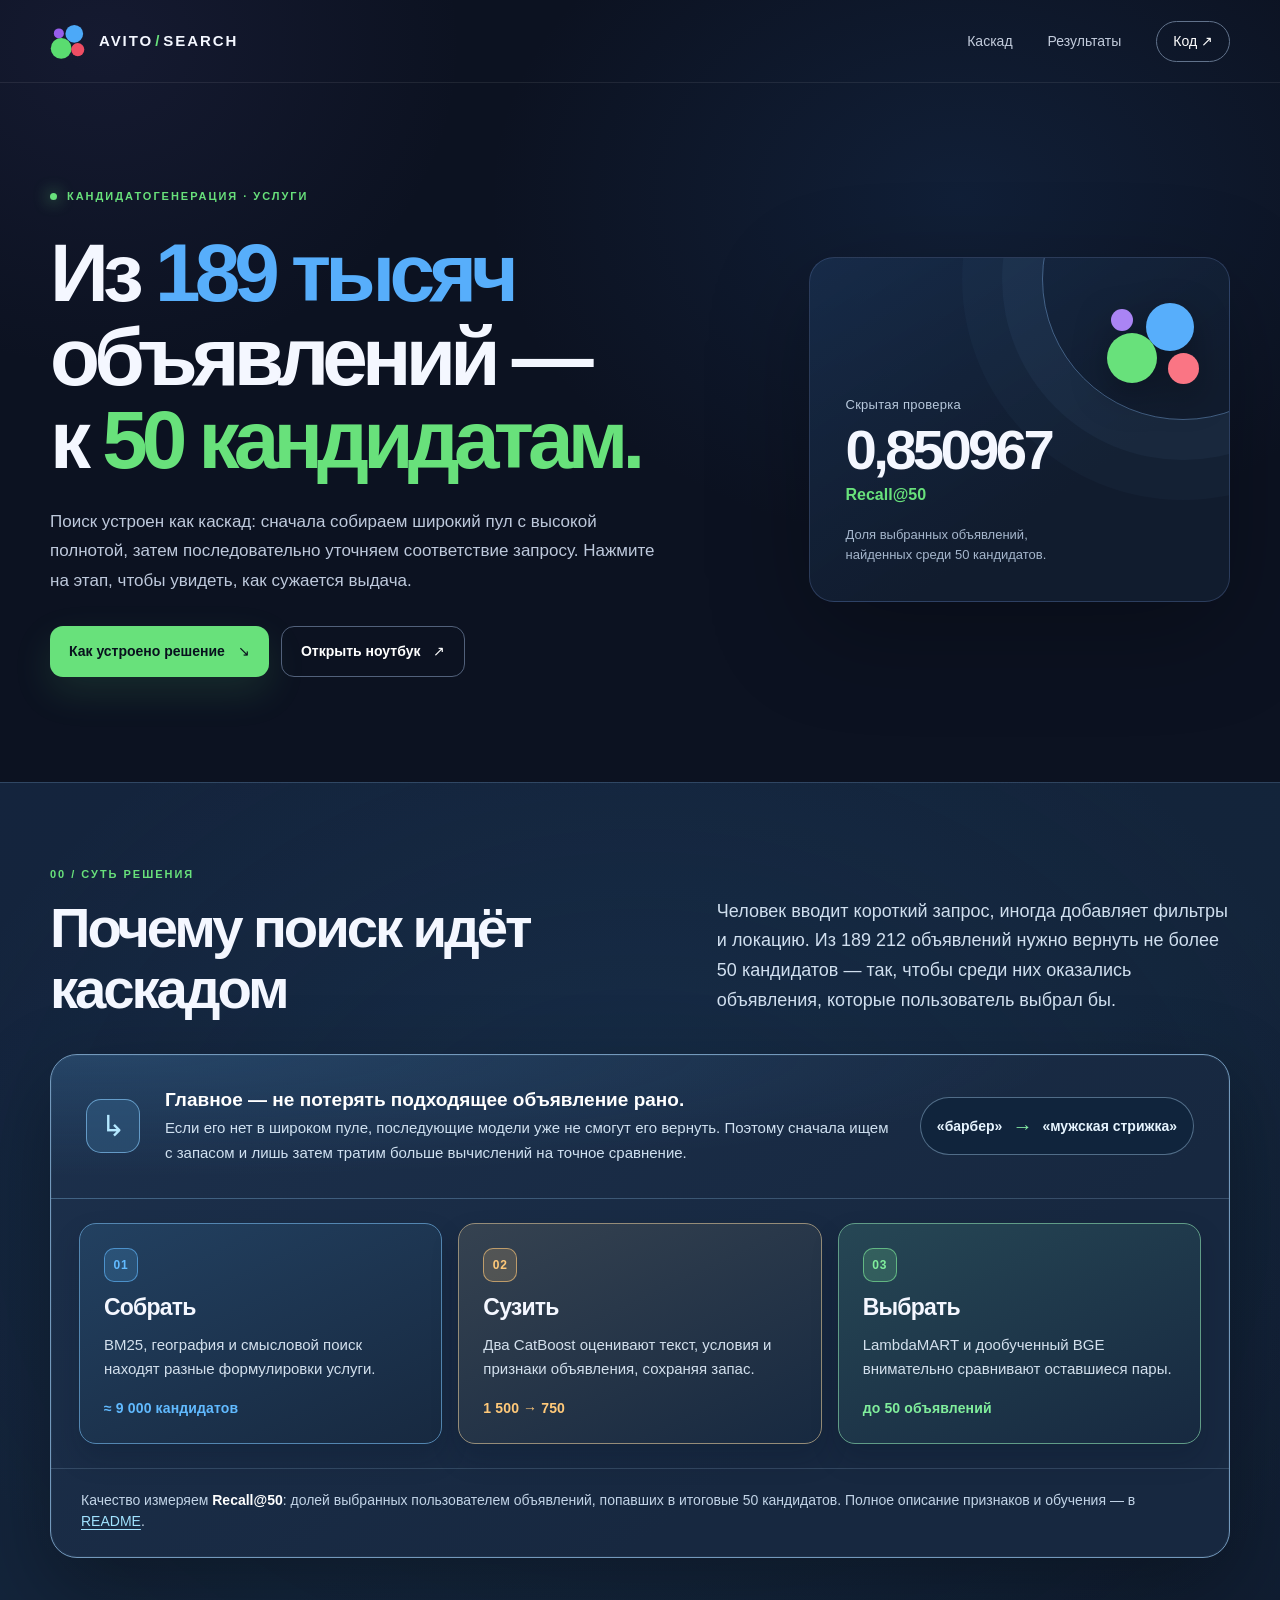
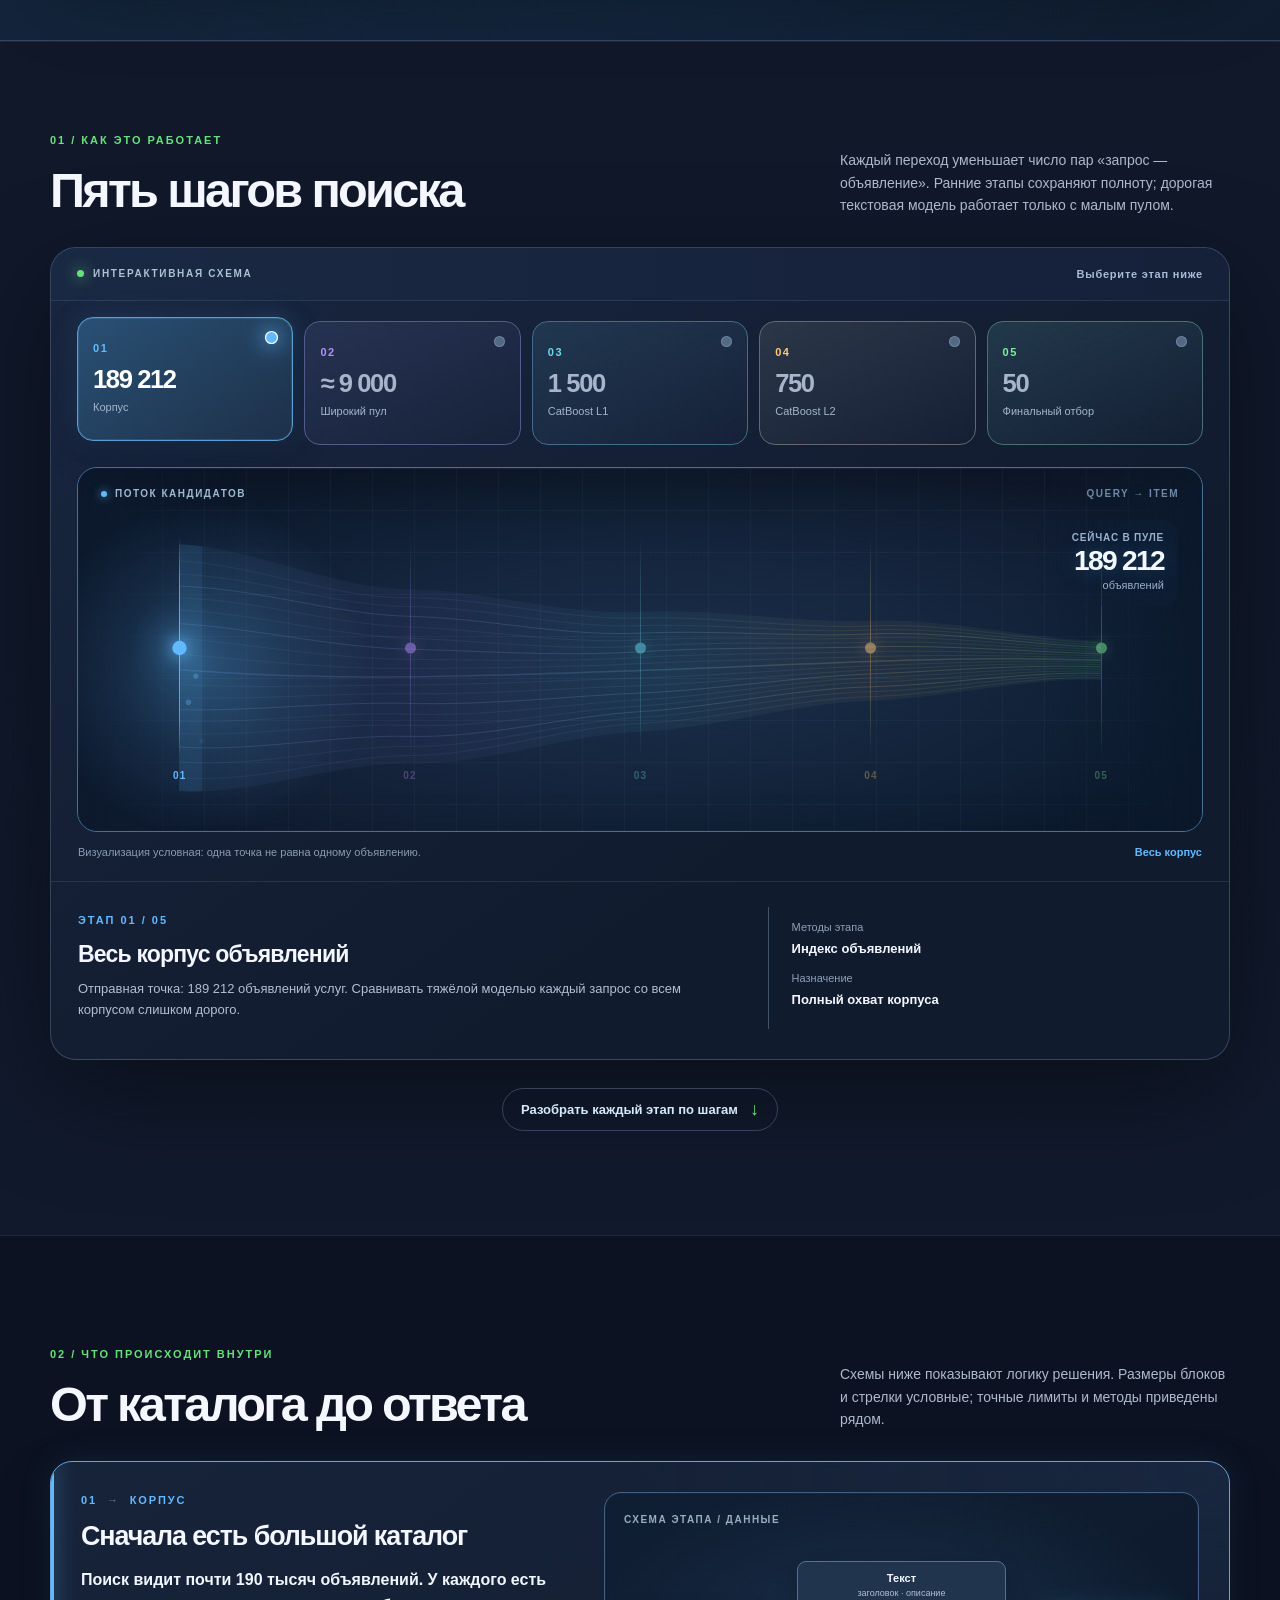
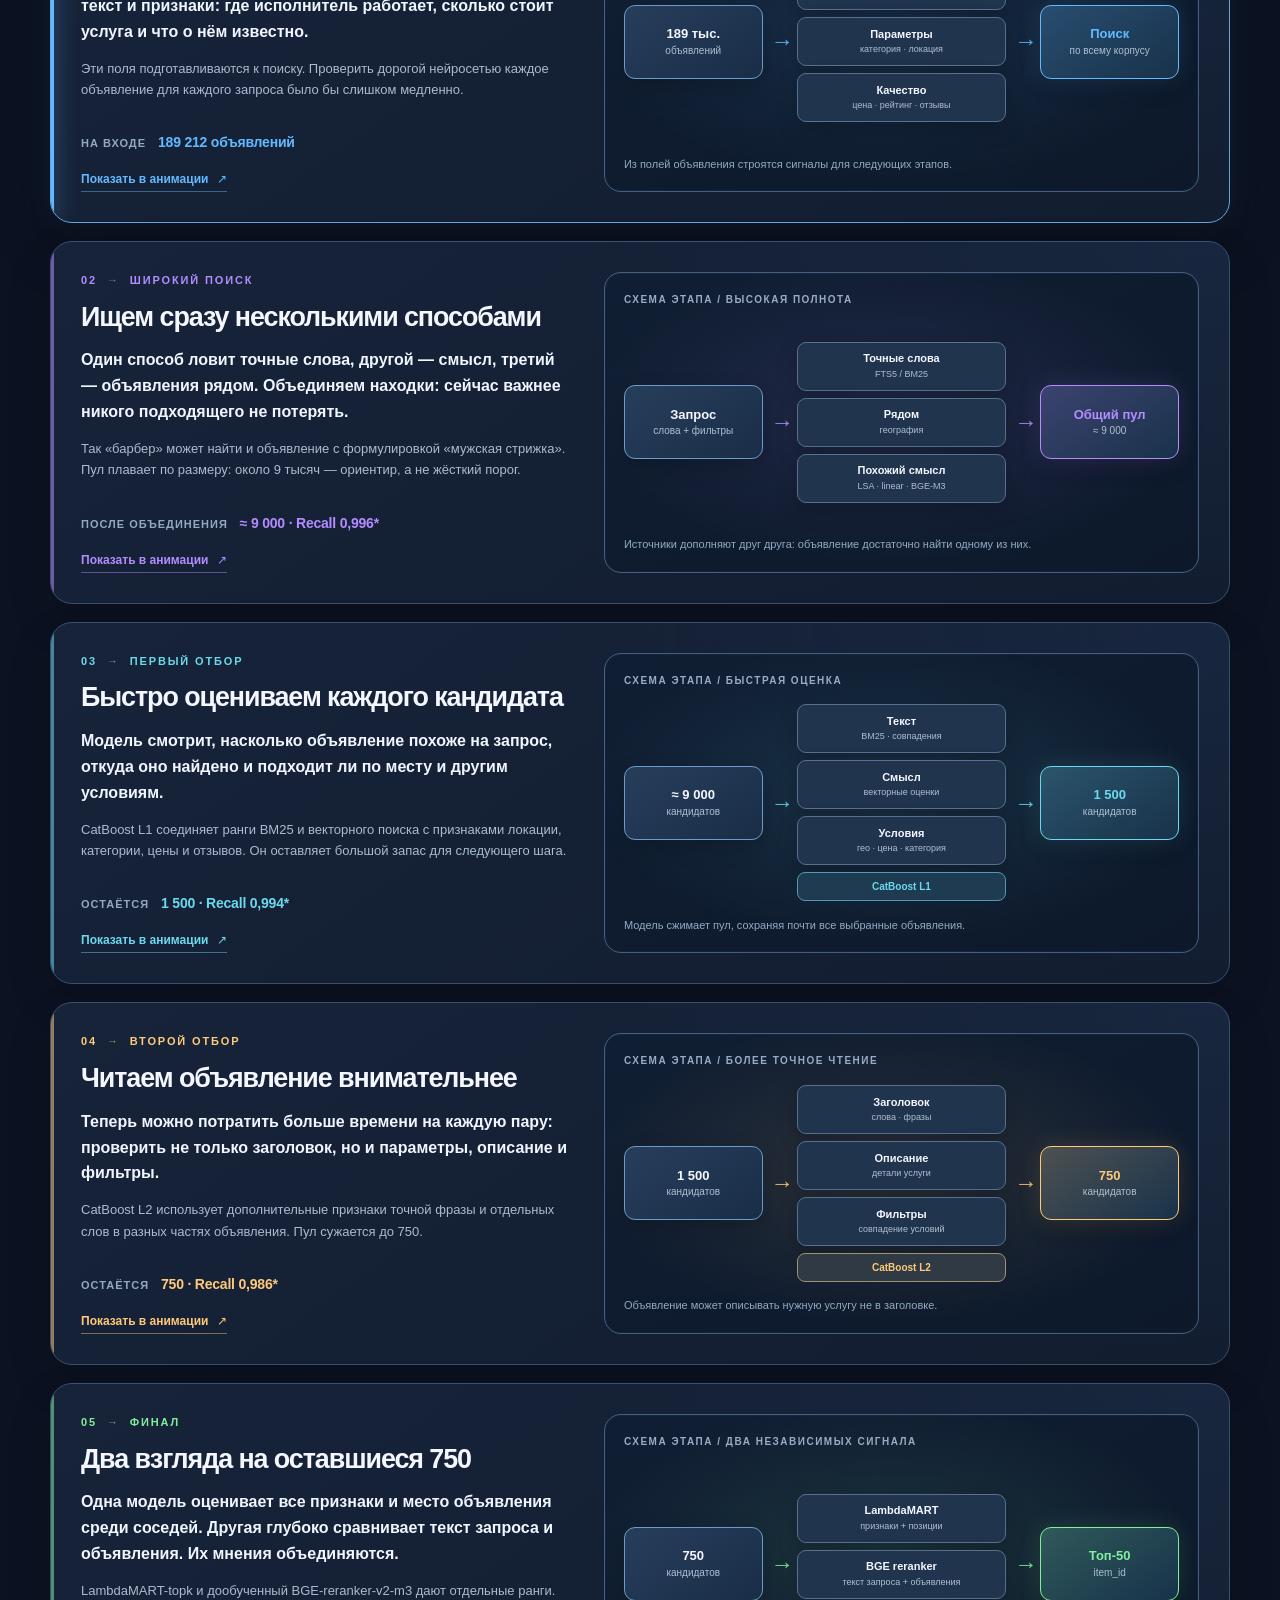
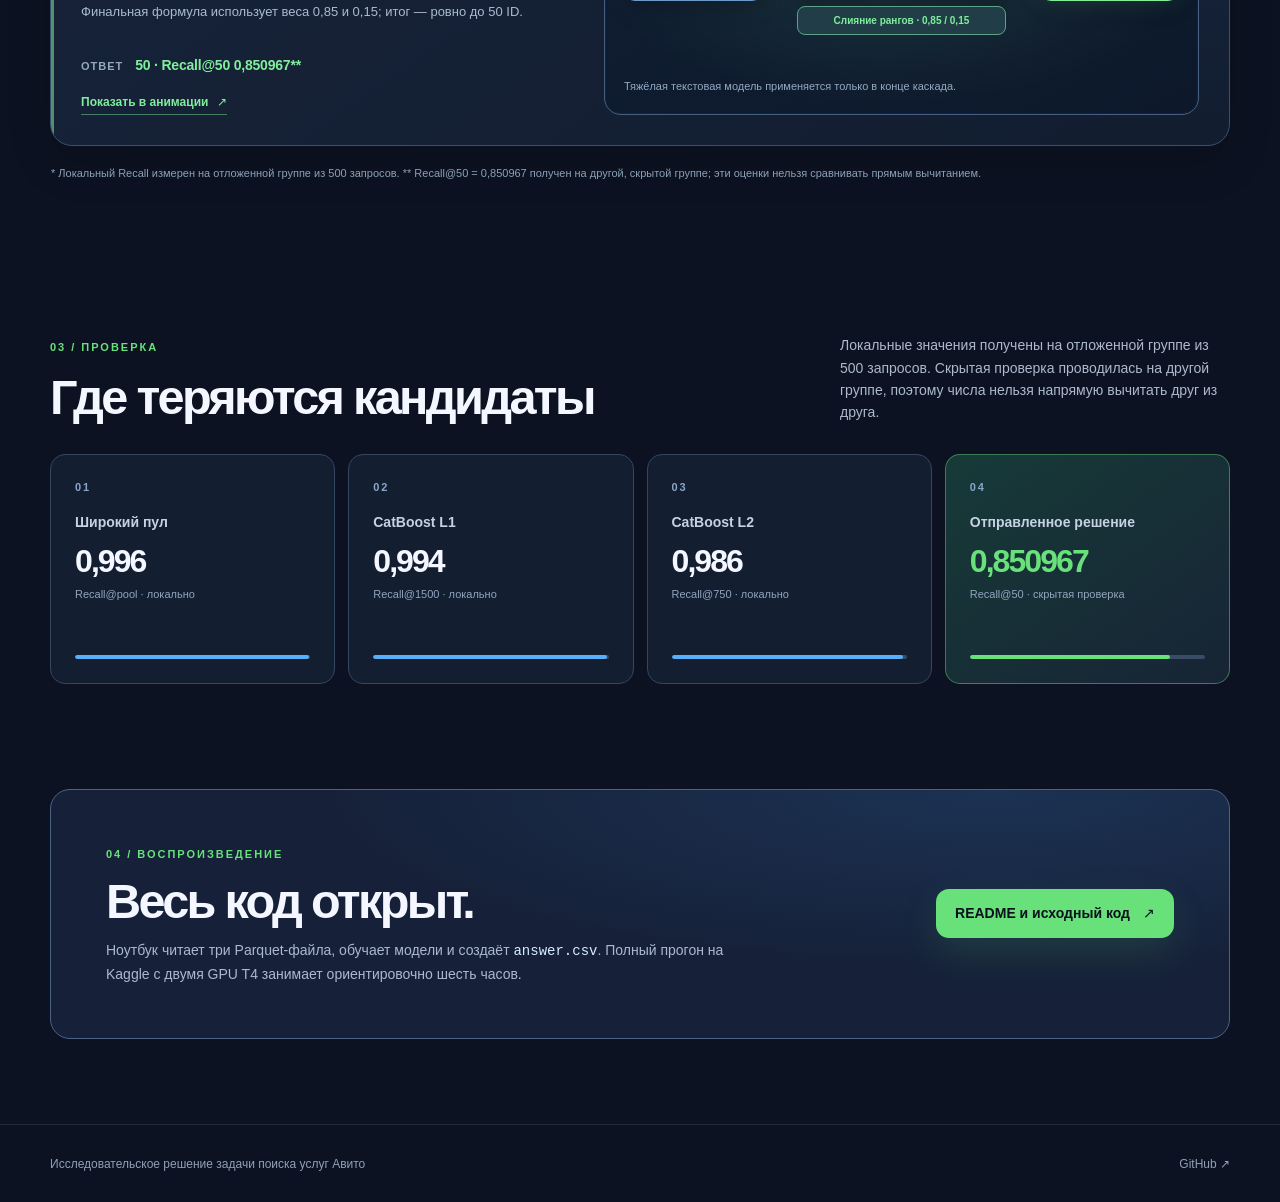
==== commit 6c4fe80c: "Make approach section more readable" ====
--- a/docs/index.html
+++ b/docs/index.html
@@ -7,7 +7,7 @@
   <meta name="description" content="Интерактивная схема каскада поиска кандидатов для услуг Авито: от 189 тысяч объявлений до 50 результатов.">
   <title>Поиск кандидатов для услуг Авито — интерактивный каскад</title>
   <link rel="icon" href="avito-mark.svg" type="image/svg+xml">
-  <link rel="stylesheet" href="style.css?v=approach-intro-1">
+  <link rel="stylesheet" href="style.css?v=approach-readable-2">
   <script defer src="app.js?v=stage-colors-2"></script>
 </head>
 <body>
@@ -46,7 +46,8 @@
       </aside>
     </section>
 
-    <section id="approach" class="approach-section shell" aria-labelledby="approach-title">
+    <section id="approach" class="approach-section" aria-labelledby="approach-title">
+      <div class="shell">
       <div class="approach-heading">
         <div>
           <span class="section-kicker">00 / Суть решения</span>
@@ -66,6 +67,7 @@
           <div><span class="approach-path-number">03</span><strong>Выбрать</strong><p>LambdaMART и дообученный BGE внимательно сравнивают оставшиеся пары.</p><small>до 50 объявлений</small></div>
         </div>
         <p class="approach-metric">Качество измеряем <strong>Recall@50</strong>: долей выбранных пользователем объявлений, попавших в итоговые 50 кандидатов. Полное описание признаков и обучения — в <a href="https://github.com/ZaplatinArtur/Avito_DS_Testovoe#идея-каскада">README</a>.</p>
+      </div>
       </div>
     </section>
 
--- a/docs/style.css
+++ b/docs/style.css
@@ -212,31 +212,30 @@
 @media(max-width:620px){.details-link{font-size:11px;margin-top:22px}.explain-section{padding-block:70px 38px}.explain-card{padding:20px;gap:19px}.explain-copy h3{font-size:1.55rem}.explain-simple{font-size:14px}.explain-detail{font-size:12px}.scheme{padding:13px;gap:12px}.scheme-flow{grid-template-columns:minmax(60px,.8fr) 12px minmax(87px,1.2fr) 12px minmax(60px,.8fr);gap:3px;min-height:190px}.scheme-node{min-height:70px;padding:7px 3px}.scheme-node b{font-size:11px}.scheme-node small{font-size:8px}.scheme-stack{gap:5px}.scheme-stack .scheme-node{min-height:44px}.scheme-stack .scheme-node b{font-size:10px}.scheme-stack .scheme-node small{font-size:8px}.scheme-arrow{font-size:17px}.scheme-kicker,.scheme-caption{font-size:9px}.scheme-model{font-size:8px}.explain-outcome strong{font-size:12px}.results-section{padding-top:62px}}
 @media(prefers-reduced-motion:reduce){.explain-card,.details-link,.diagram-jump{transition:none!important}}
 
-/* Короткая преамбула перед анимацией: цель, принцип полноты и три роли этапов. */
-.approach-section{position:relative;padding-bottom:36px}
-.approach-heading{display:grid;grid-template-columns:minmax(0,1fr) minmax(280px,.86fr);align-items:end;gap:48px;margin-bottom:24px}
-.approach-heading h2{max-width:670px}
-.approach-heading p{max-width:480px;margin:0 0 4px;color:#b8c8da;font-size:15px;line-height:1.7}
-.approach-panel{overflow:hidden;border:1px solid #496381;border-radius:23px;background:linear-gradient(145deg,#172640,#121d31 68%);box-shadow:0 24px 65px #0003}
-.approach-principle{display:flex;align-items:center;gap:21px;padding:25px 29px;border-bottom:1px solid #ffffff1a;background:radial-gradient(ellipse at 5% 0,#4595d625,transparent 55%)}
-.approach-mark{flex:none;display:grid;place-items:center;width:39px;height:39px;border:1px solid #71b8ec82;border-radius:12px;background:#2c527359;color:#87d8ff;font-size:25px;line-height:1}
-.approach-principle p{flex:1;margin:0;color:#b4c8df;font-size:13px;line-height:1.65}
-.approach-principle strong{color:#f3f8ff;font-weight:750}
-.approach-example{flex:none;display:flex;align-items:center;gap:9px;padding:10px 12px;border:1px solid #7998b45e;border-radius:99px;background:#0e1b2e;color:#d7ebff;font-size:12px;font-weight:750;white-space:nowrap}
-.approach-example i{color:#7fe99d;font-size:17px;font-style:normal}
-.approach-path{display:grid;grid-template-columns:repeat(3,minmax(0,1fr));padding:27px 29px 25px}
-.approach-path>div{--path-color:#61baff;position:relative;min-width:0;padding:6px 28px 4px;border-right:1px solid #49617c78}
-.approach-path>div:first-child{padding-left:0}
-.approach-path>div:last-child{padding-right:0;border-right:0}
+/* Преамбула — отдельная светлая полоса, крупный текст и три самостоятельные карточки. */
+.approach-section{position:relative;padding:78px 0 82px;border-block:1px solid #6485ad5c;background:radial-gradient(ellipse 68% 80% at 50% 50%,#23517b33,transparent 85%),linear-gradient(145deg,#14243d,#13243a 58%,#101d31)}
+.approach-heading{display:grid;grid-template-columns:minmax(0,1fr) minmax(300px,.84fr);align-items:end;gap:56px;margin-bottom:34px}
+.approach-heading h2{max-width:730px;font-size:clamp(2.8rem,4.4vw,4.3rem)}
+.approach-heading p{max-width:520px;margin:0 0 4px;color:#d0dfef;font-size:18px;line-height:1.65}
+.approach-panel{overflow:hidden;border:1px solid #7399bc;border-radius:27px;background:linear-gradient(145deg,#1c304c,#172840 68%);box-shadow:0 30px 85px #0005,0 0 0 1px #c6e8ff0d inset}
+.approach-principle{display:flex;align-items:center;gap:25px;padding:32px 35px;border-bottom:1px solid #9cc4e43d;background:radial-gradient(ellipse at 5% 0,#4b95ce35,transparent 60%)}
+.approach-mark{flex:none;display:grid;place-items:center;width:54px;height:54px;border:1px solid #89cfff9c;border-radius:15px;background:#35638a7a;color:#b4e8ff;font-size:29px;line-height:1}
+.approach-principle p{flex:1;margin:0;color:#d0e1f1;font-size:15px;line-height:1.65}
+.approach-principle strong{display:block;margin-bottom:4px;color:#fff;font-size:19px;line-height:1.35;font-weight:780}
+.approach-example{flex:none;display:flex;align-items:center;gap:10px;padding:13px 16px;border:1px solid #91b5d281;border-radius:99px;background:#10243c;color:#e7f5ff;font-size:14px;font-weight:750;white-space:nowrap}
+.approach-example i{color:#86efa4;font-size:20px;font-style:normal}
+.approach-path{display:grid;grid-template-columns:repeat(3,minmax(0,1fr));gap:16px;padding:24px 28px}
+.approach-path>div{--path-color:#61baff;display:flex;align-items:flex-start;flex-direction:column;min-width:0;min-height:221px;padding:24px;border:1px solid color-mix(in srgb,var(--path-color) 42%,#496078);border-radius:17px;background:linear-gradient(155deg,color-mix(in srgb,var(--path-color) 12%,#1a304b),#172940);box-shadow:0 14px 28px #0713232e}
 .approach-path>div:nth-child(2){--path-color:#ffc979}
 .approach-path>div:nth-child(3){--path-color:#80ee9c}
-.approach-path-number{display:inline-grid;place-items:center;width:27px;height:27px;margin-right:9px;border:1px solid color-mix(in srgb,var(--path-color) 55%,transparent);border-radius:8px;background:color-mix(in srgb,var(--path-color) 13%,transparent);color:var(--path-color);font-size:10px;font-weight:850;letter-spacing:.07em}
-.approach-path strong{font-size:18px;letter-spacing:-.03em}
-.approach-path p{min-height:57px;margin:13px 0 9px;color:#b3c2d4;font-size:12px;line-height:1.6}
-.approach-path small{color:var(--path-color);font-size:11px;font-weight:800;letter-spacing:.02em}
-.approach-metric{margin:0;padding:14px 29px 17px;border-top:1px solid #ffffff16;color:#9fb3ca;font-size:11px;line-height:1.6}
-.approach-metric strong{color:#d7e9fb}
-.approach-metric a{color:#8fd9ff;text-decoration:underline;text-underline-offset:3px}
+.approach-path-number{display:inline-grid;place-items:center;width:34px;height:34px;margin-bottom:12px;border:1px solid color-mix(in srgb,var(--path-color) 62%,transparent);border-radius:10px;background:color-mix(in srgb,var(--path-color) 16%,transparent);color:var(--path-color);font-size:12px;font-weight:850;letter-spacing:.07em}
+.approach-path strong{font-size:23px;letter-spacing:-.035em;line-height:1.2}
+.approach-path p{margin:12px 0 16px;color:#d3e0ed;font-size:15px;line-height:1.55}
+.approach-path small{margin-top:auto;color:var(--path-color);font-size:14px;font-weight:800;letter-spacing:.01em}
+.approach-metric{margin:0;padding:21px 30px 24px;border-top:1px solid #9cc4e432;color:#c2d4e7;font-size:14px;line-height:1.55}
+.approach-metric strong{color:#fff}
+.approach-metric a{color:#a1e3ff;text-decoration:underline;text-underline-offset:3px}
 .approach-metric a:hover{color:white}
-@media(max-width:900px){.approach-section{padding-bottom:32px}.approach-heading{grid-template-columns:1fr;gap:16px}.approach-principle{flex-wrap:wrap}.approach-principle p{flex-basis:calc(100% - 65px)}.approach-example{margin-left:60px}.approach-path>div{padding-inline:17px}}
-@media(max-width:620px){.approach-section{padding-bottom:24px}.approach-heading p{font-size:13px}.approach-panel{border-radius:19px}.approach-principle{gap:12px;padding:20px}.approach-mark{width:31px;height:31px;font-size:19px}.approach-principle p{flex-basis:calc(100% - 48px);font-size:12px}.approach-example{margin-left:0;font-size:11px;gap:6px}.approach-path{grid-template-columns:1fr;padding:4px 20px}.approach-path>div,.approach-path>div:first-child,.approach-path>div:last-child{padding:18px 0;border-right:0;border-bottom:1px solid #49617c78}.approach-path>div:last-child{border-bottom:0}.approach-path p{min-height:0;margin:7px 0}.approach-metric{padding:15px 20px}}
+@media(max-width:900px){.approach-section{padding:62px 0 68px}.approach-heading{grid-template-columns:1fr;gap:18px}.approach-heading p{max-width:680px}.approach-principle{flex-wrap:wrap}.approach-principle p{flex-basis:calc(100% - 85px)}.approach-example{margin-left:79px}.approach-path>div{padding:20px}}
+@media(max-width:760px){.approach-path{grid-template-columns:1fr}.approach-path>div{min-height:0}.approach-path p{max-width:520px}.approach-path small{margin-top:0}}
+@media(max-width:620px){.approach-section{padding:52px 0 56px}.approach-heading{margin-bottom:25px}.approach-heading h2{font-size:clamp(2.35rem,8vw,3rem)}.approach-heading p{font-size:16px}.approach-panel{border-radius:20px}.approach-principle{gap:14px;padding:21px}.approach-mark{width:39px;height:39px;font-size:23px}.approach-principle p{flex-basis:calc(100% - 55px);font-size:14px}.approach-principle strong{font-size:17px}.approach-example{margin-left:0;font-size:12px;padding:10px 12px;gap:7px}.approach-path{gap:11px;padding:16px}.approach-path>div{padding:19px}.approach-path strong{font-size:21px}.approach-path p{font-size:14px;margin:9px 0 13px}.approach-path small{font-size:13px}.approach-metric{padding:18px 21px 21px;font-size:13px}}
